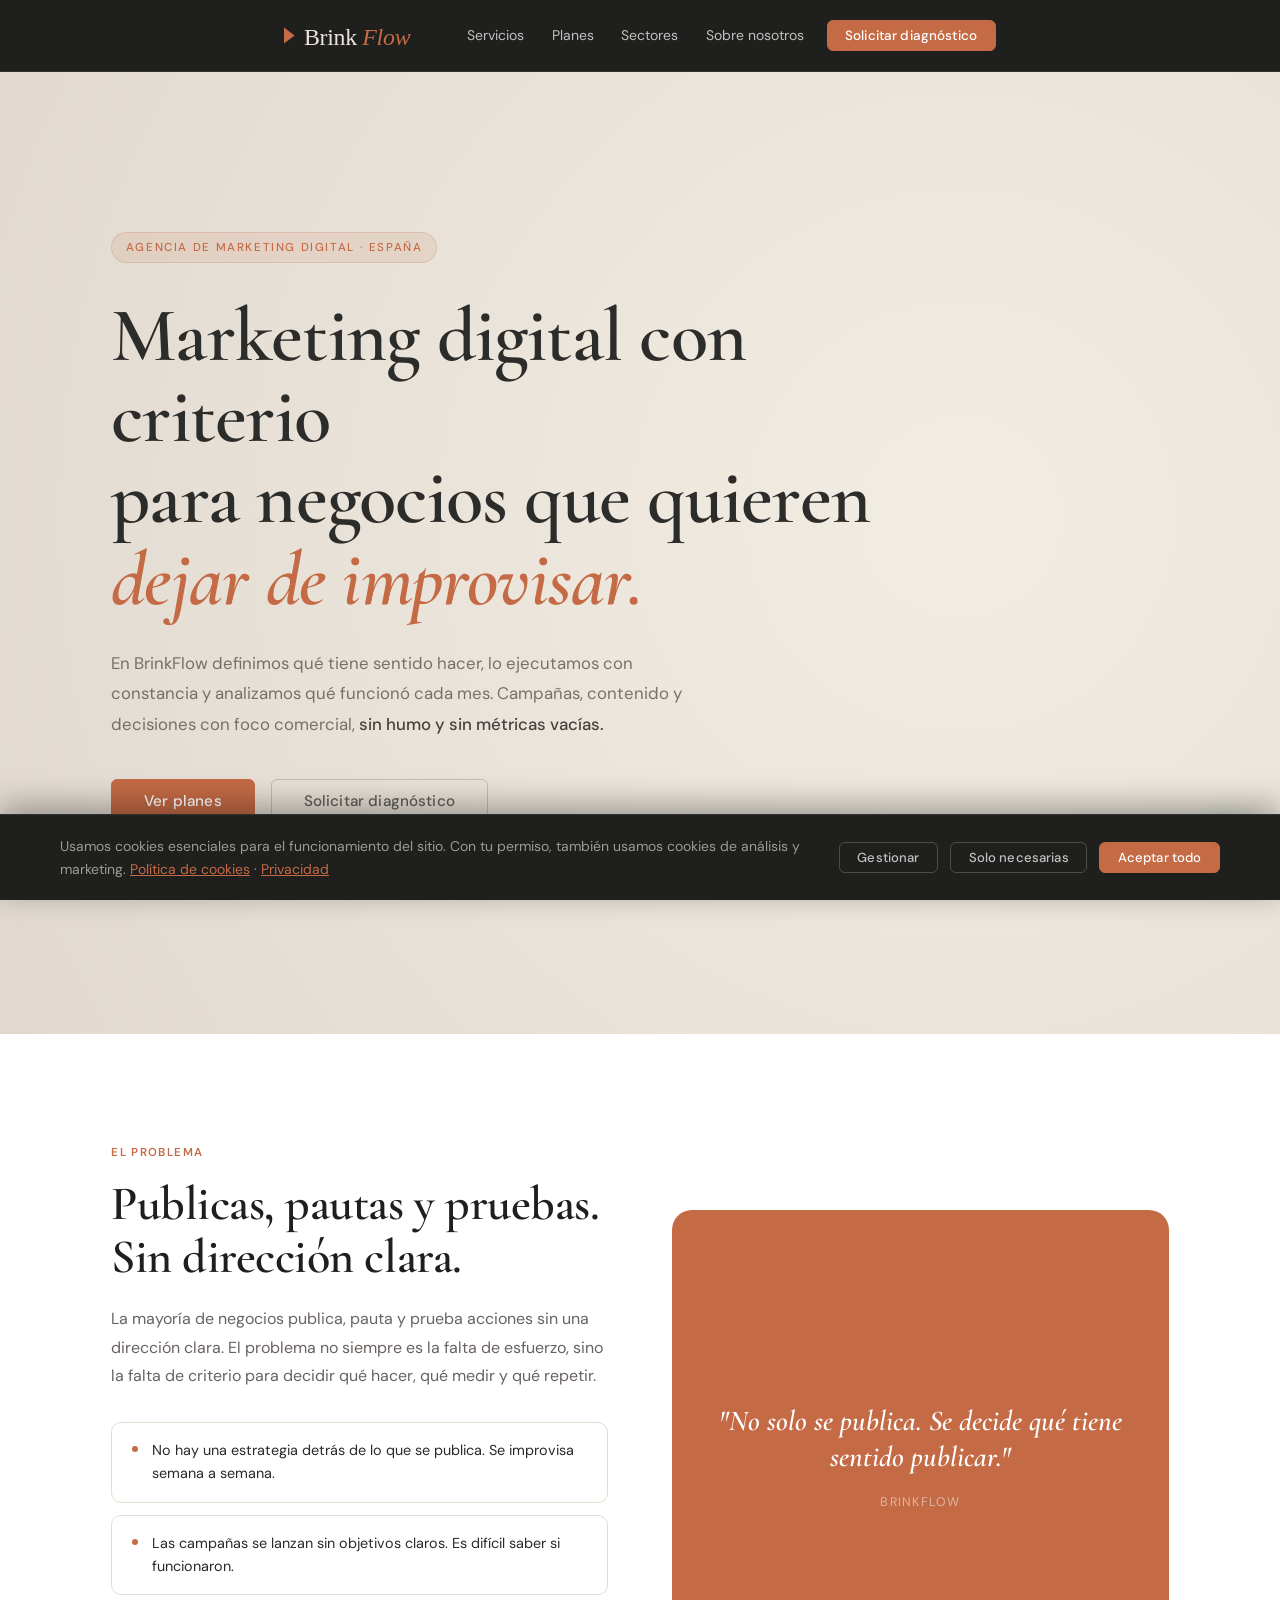
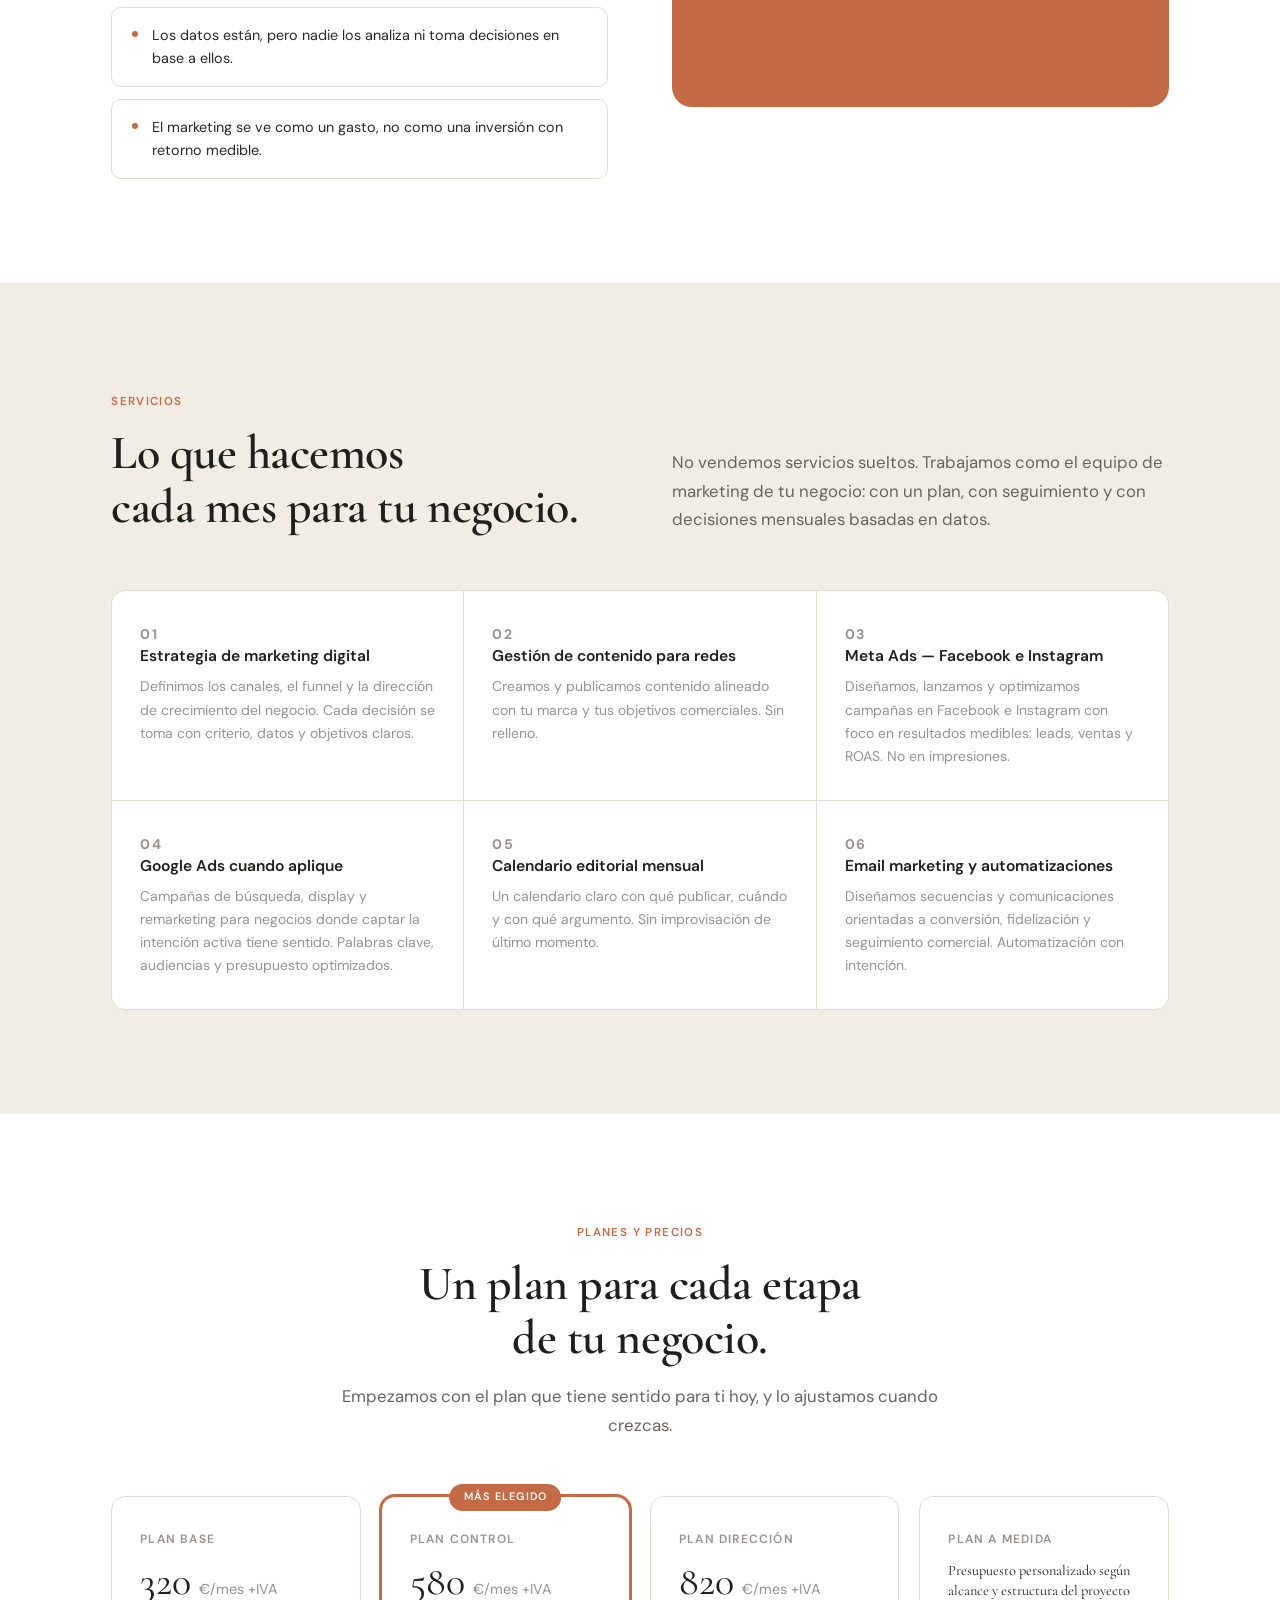
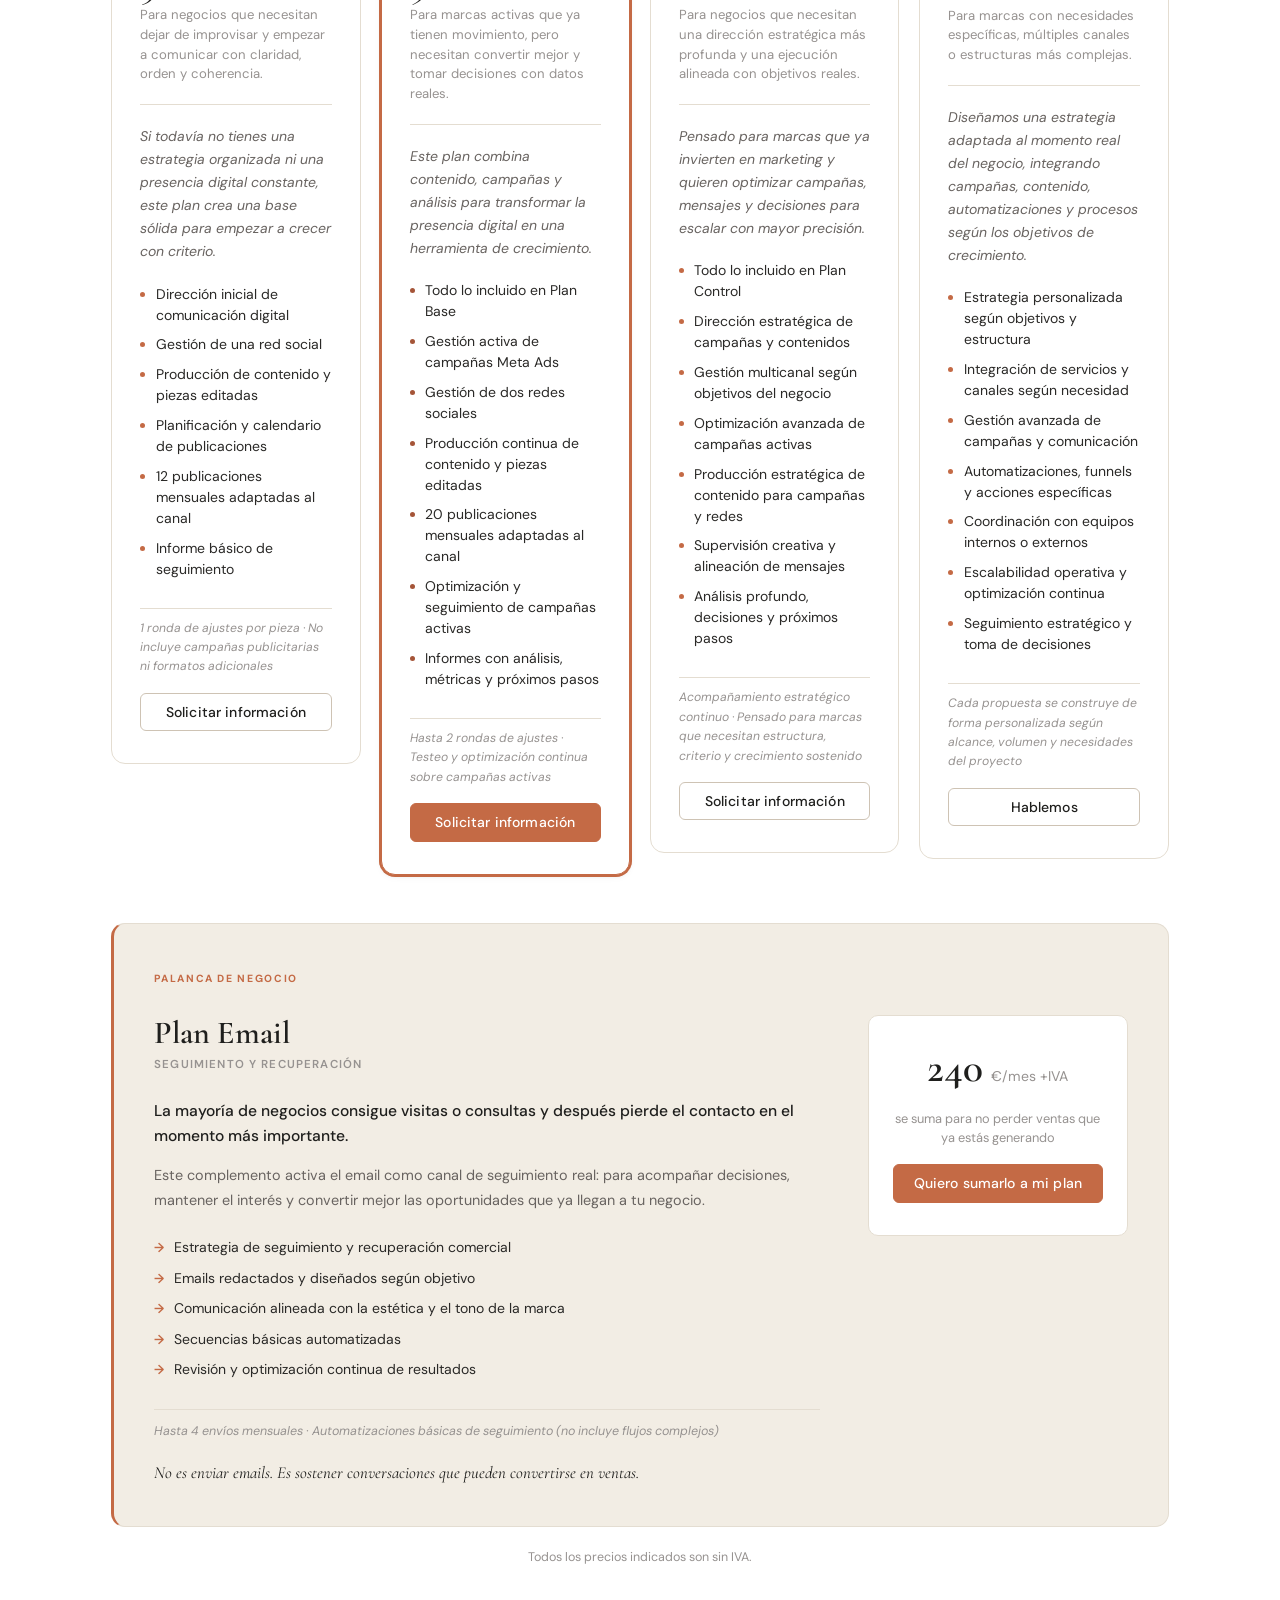
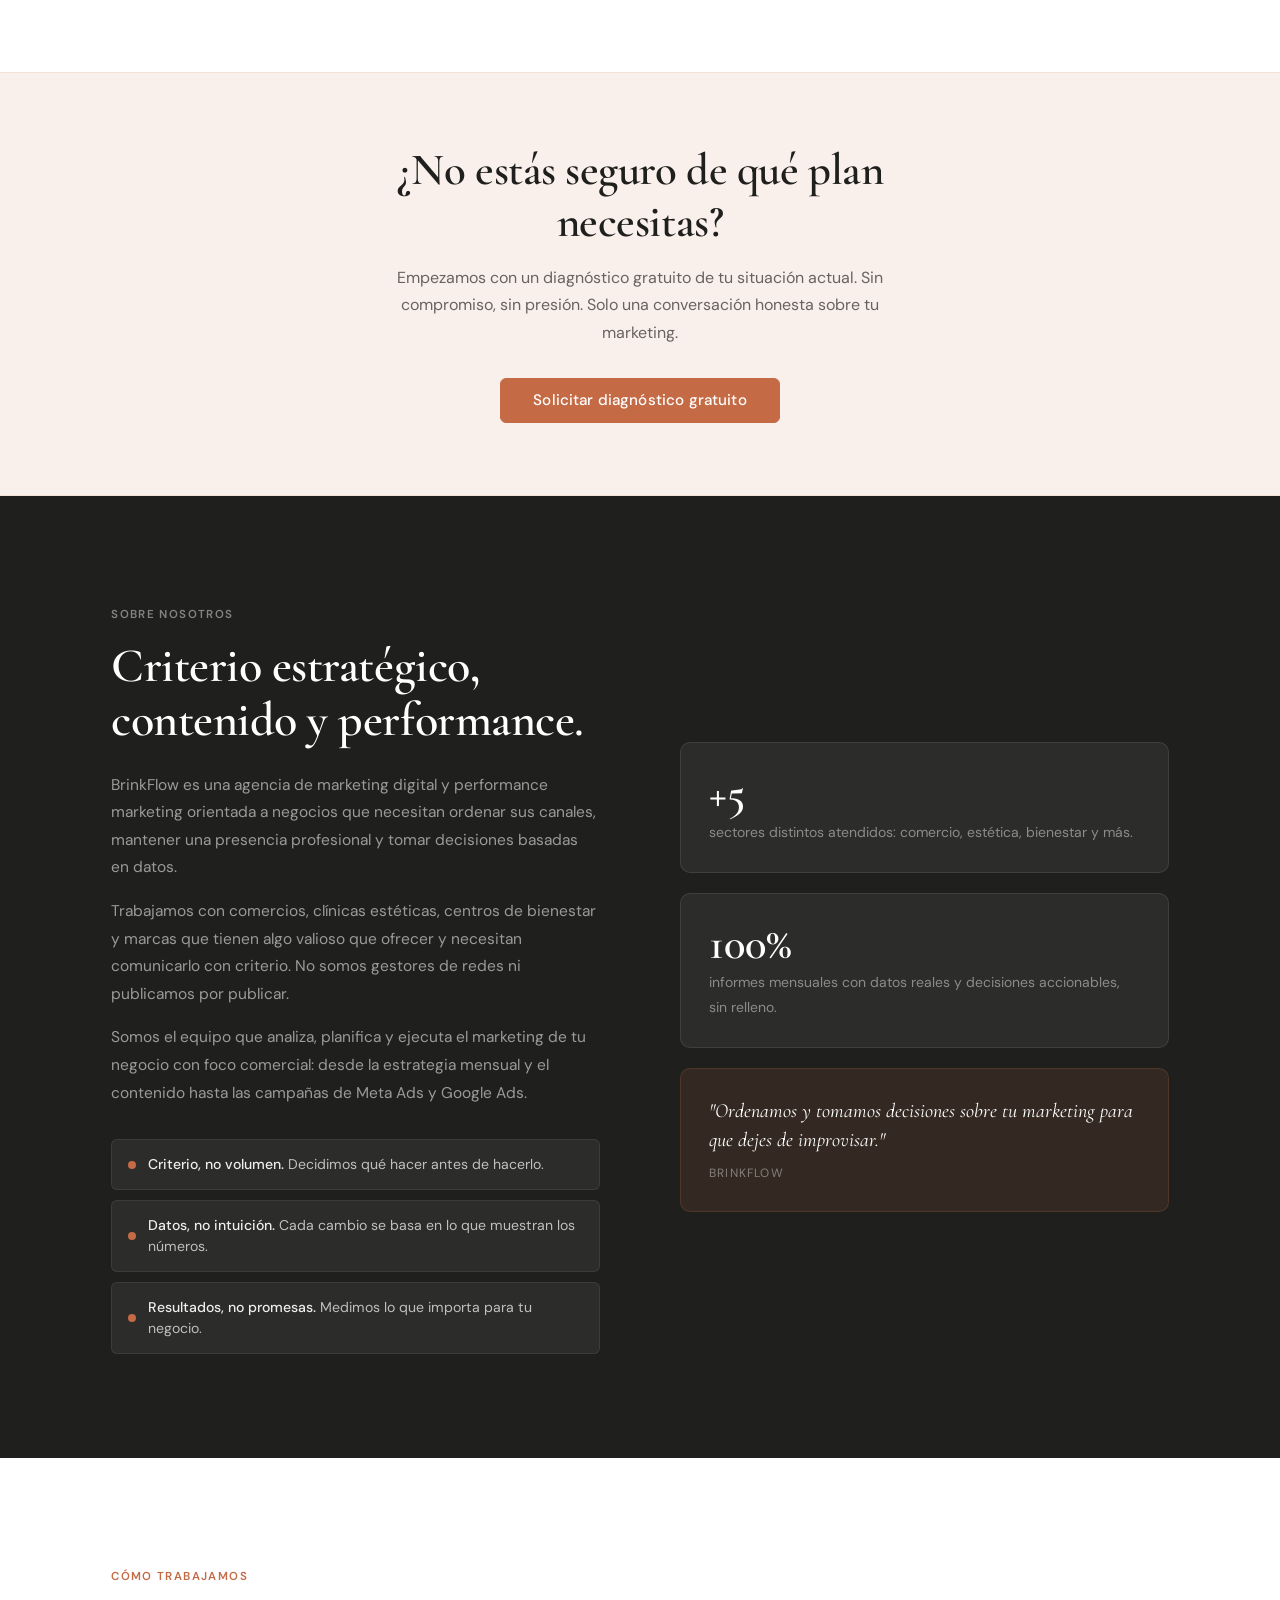
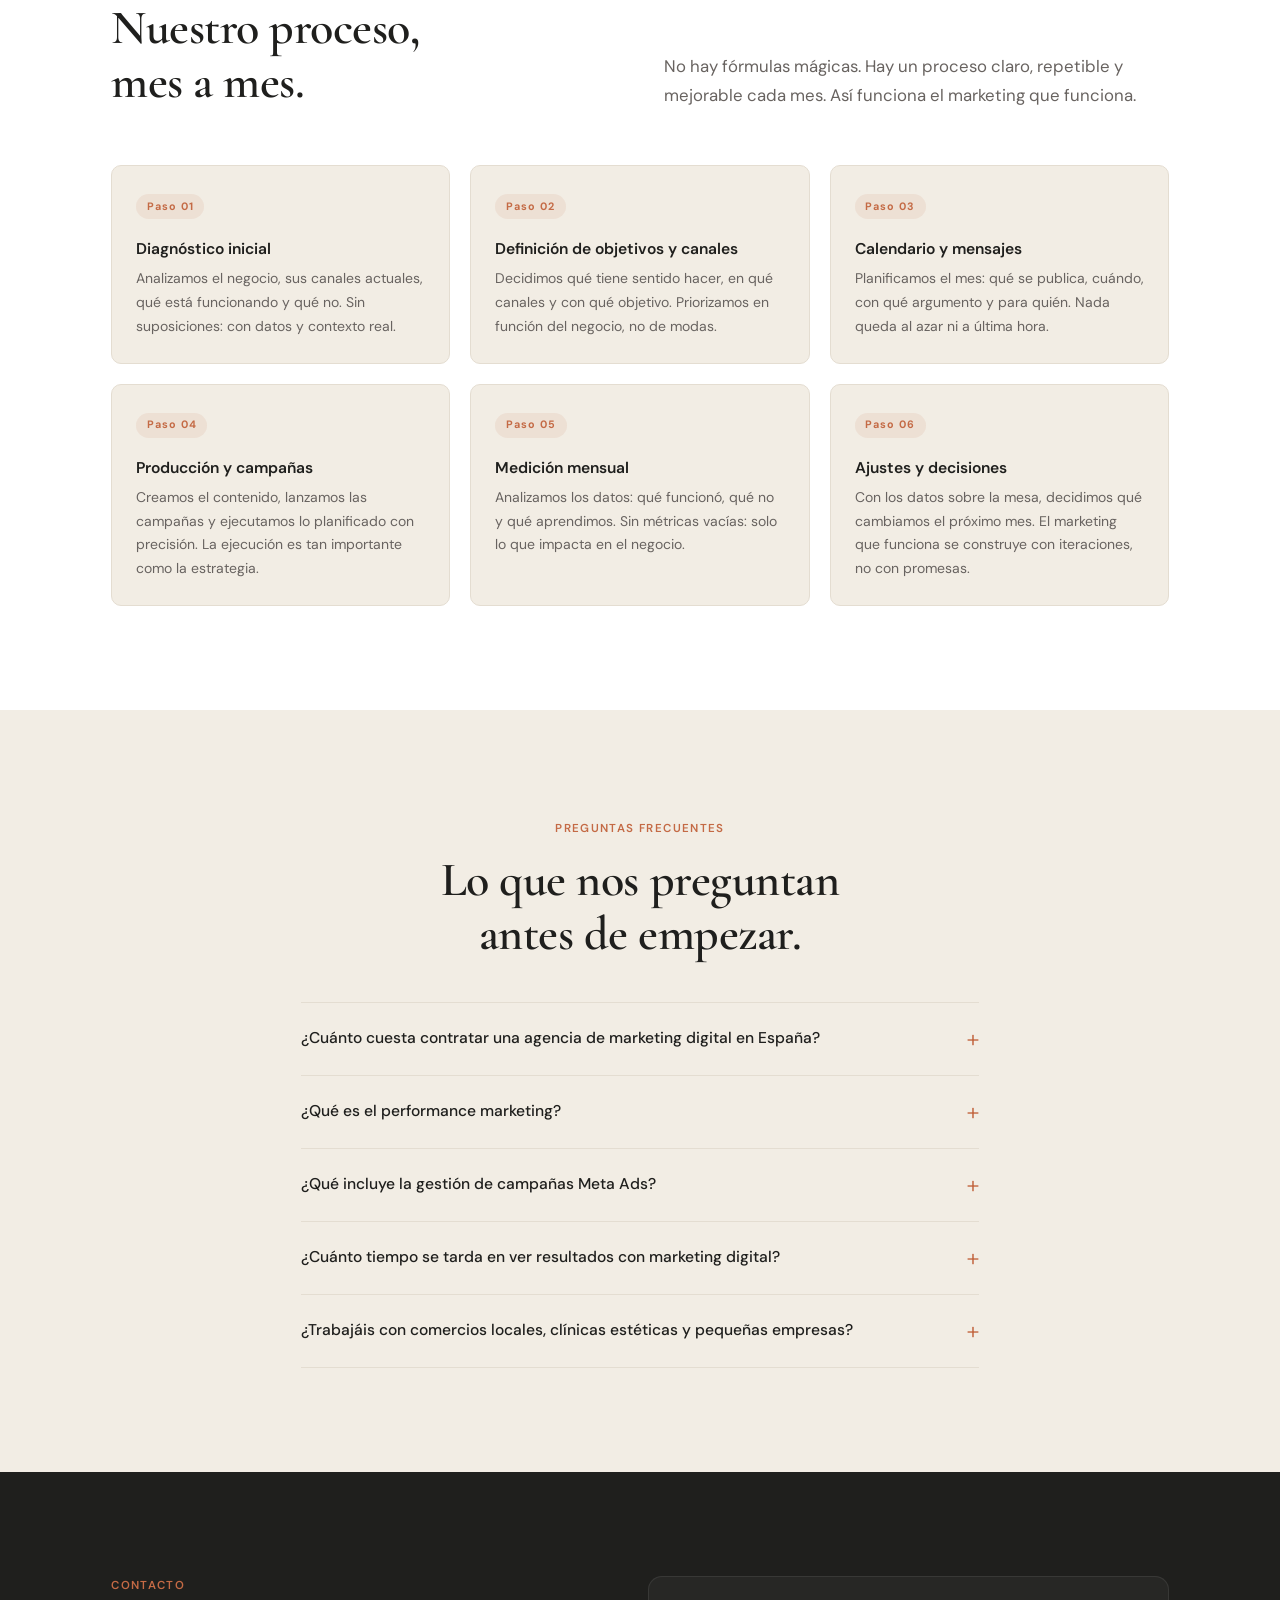
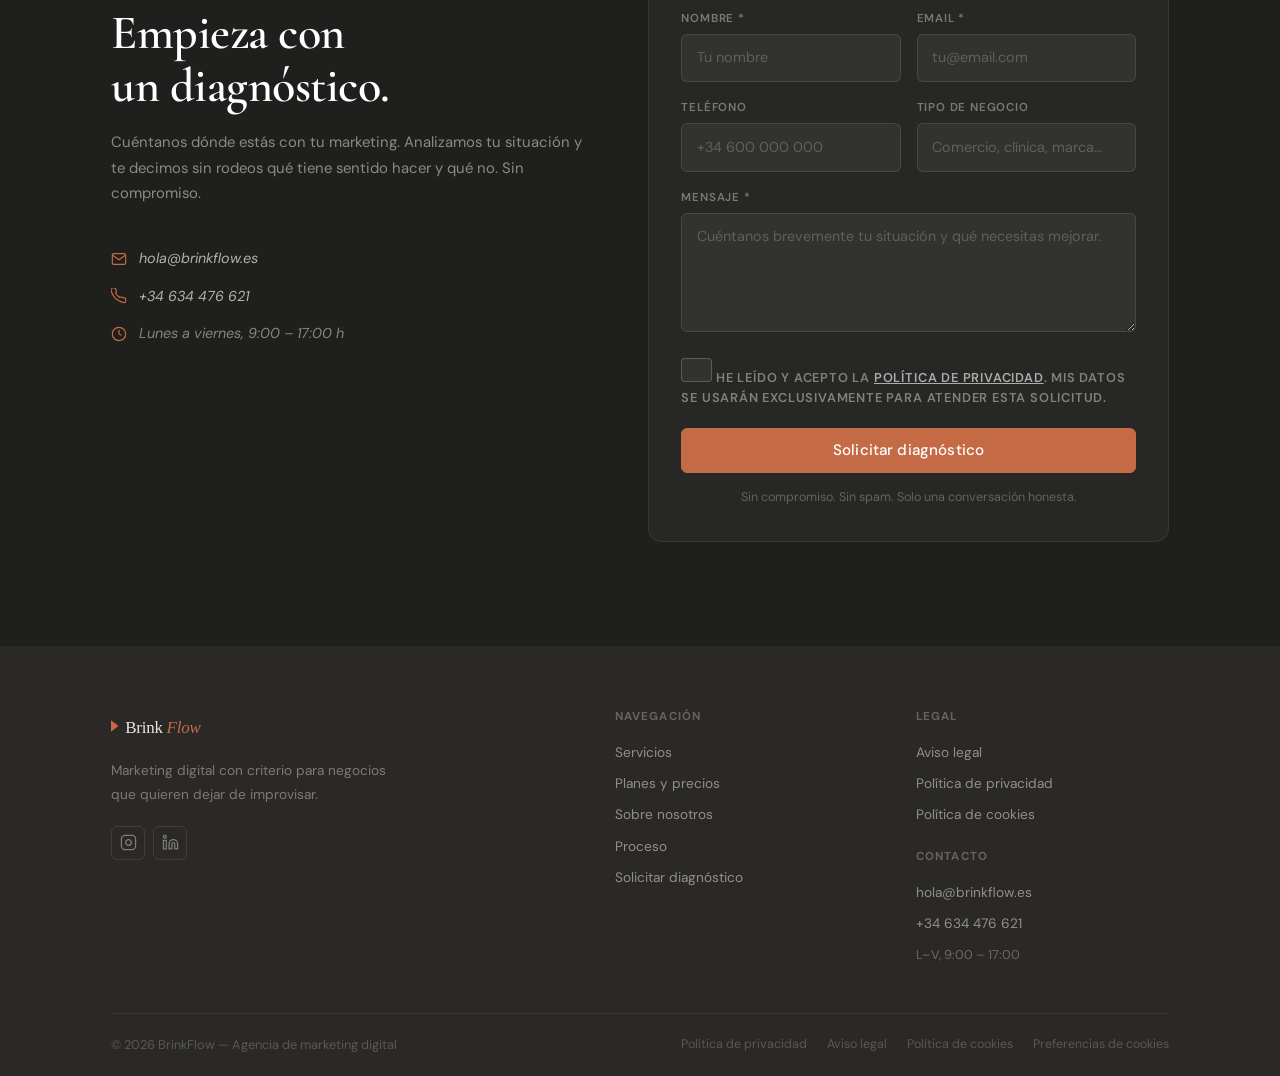
==== index.html @ 6e65f693 "Reducir tamaño del texto de precio en Plan a medida Co-Authored-By: Claude Sonnet 4.6 <noreply@anthr" ====
<!DOCTYPE html>
<html lang="es">
<head>
  <meta charset="UTF-8" />
  <meta name="viewport" content="width=device-width, initial-scale=1.0" />
  <meta name="theme-color" content="#1F1F1D" />

  <!-- SEO primario -->
  <title>BrinkFlow | Agencia de Marketing Digital y Performance Marketing en España</title>
  <meta name="description" content="Agencia de marketing digital y performance marketing en España. Meta Ads, Google Ads y estrategia mensual para comercios, clínicas estéticas y marcas de bienestar. Planes desde 320 €/mes. Criterio, datos y resultados medibles." />
  <meta name="author" content="BrinkFlow" />
  <meta name="robots" content="index, follow, max-snippet:-1, max-image-preview:large, max-video-preview:-1" />
  <meta name="geo.region" content="ES" />
  <meta name="geo.placename" content="España" />
  <link rel="canonical" href="https://brinkflow.es/" />

  <!-- Open Graph -->
  <meta property="og:type"        content="website" />
  <meta property="og:url"         content="https://brinkflow.es/" />
  <meta property="og:title"       content="BrinkFlow | Agencia de Marketing Digital y Performance Marketing en España" />
  <meta property="og:description" content="Ordenamos y tomamos decisiones sobre tu marketing para que dejes de improvisar. Meta Ads, Google Ads, contenido y estrategia mensual para negocios con criterio." />
  <meta property="og:image"        content="https://brinkflow.es/assets/img/og-brinkflow.jpg" />
  <meta property="og:image:width"  content="1200" />
  <meta property="og:image:height" content="630" />
  <meta property="og:image:alt"    content="BrinkFlow — Agencia de marketing digital y performance marketing en España" />
  <meta property="og:site_name"    content="BrinkFlow" />
  <meta property="og:locale"      content="es_ES" />

  <!-- Twitter Card -->
  <meta name="twitter:card"        content="summary_large_image" />
  <meta name="twitter:title"       content="BrinkFlow | Agencia de Marketing Digital en España" />
  <meta name="twitter:description" content="Marketing digital con criterio. Meta Ads, Google Ads y contenido para negocios que quieren dejar de improvisar." />
  <meta name="twitter:image"       content="https://brinkflow.es/assets/img/og-brinkflow.jpg" />

  <!-- Schema.org @graph -->
  <script type="application/ld+json">
  {
    "@context": "https://schema.org",
    "@graph": [
      {
        "@type": "Organization",
        "@id": "https://brinkflow.es/#organization",
        "name": "BrinkFlow",
        "alternateName": "BrinkFlow Agencia de Marketing Digital",
        "url": "https://brinkflow.es",
        "logo": {
          "@type": "ImageObject",
          "@id": "https://brinkflow.es/#logo",
          "url": "https://brinkflow.es/assets/img/logo-brinkflow.svg",
          "width": 140,
          "height": 36,
          "caption": "BrinkFlow"
        },
        "image": {"@id": "https://brinkflow.es/#logo"},
        "email": "hola@brinkflow.es",
        "telephone": "+34634476621",
        "description": "BrinkFlow es una agencia de marketing digital y performance marketing en España. Gestión de Meta Ads, Google Ads, estrategia mensual, contenido para redes sociales y análisis de resultados para comercios, clínicas estéticas y centros de bienestar.",
        "areaServed": {"@type": "Country", "name": "España"},
        "knowsAbout": ["Marketing digital","Performance marketing","Meta Ads","Google Ads","Gestión de redes sociales","Content marketing","Email marketing","Analítica digital","CRO"],
        "contactPoint": {
          "@type": "ContactPoint",
          "email": "hola@brinkflow.es",
          "telephone": "+34634476621",
          "contactType": "customer service",
          "availableLanguage": "Spanish",
          "hoursAvailable": {
            "@type": "OpeningHoursSpecification",
            "dayOfWeek": ["Monday","Tuesday","Wednesday","Thursday","Friday"],
            "opens": "09:00",
            "closes": "17:00"
          }
        }
      },
      {
        "@type": "WebSite",
        "@id": "https://brinkflow.es/#website",
        "url": "https://brinkflow.es",
        "name": "BrinkFlow",
        "description": "Agencia de marketing digital y performance marketing en España",
        "publisher": {"@id": "https://brinkflow.es/#organization"},
        "inLanguage": "es-ES"
      },
      {
        "@type": "ProfessionalService",
        "@id": "https://brinkflow.es/#business",
        "name": "BrinkFlow — Agencia de Marketing Digital",
        "url": "https://brinkflow.es",
        "telephone": "+34634476621",
        "email": "hola@brinkflow.es",
        "description": "Agencia de marketing digital y performance marketing en España. Meta Ads, Google Ads, estrategia mensual, contenido para redes sociales y análisis de resultados para negocios que quieren crecer con criterio.",
        "priceRange": "320 € – 950 €/mes +IVA",
        "currenciesAccepted": "EUR",
        "openingHours": "Mo-Fr 09:00-17:00",
        "areaServed": {"@type": "Country", "name": "España"},
        "hasOfferCatalog": {
          "@type": "OfferCatalog",
          "name": "Planes de marketing digital",
          "itemListElement": [
            {
              "@type": "Offer",
              "itemOffered": {
                "@type": "Service",
                "name": "Plan Base — Marketing digital mensual",
                "description": "Estrategia mensual, calendario editorial, gestión de 1 red social y 12 publicaciones al mes. Para negocios que quieren presencia constante y profesional."
              },
              "price": "320",
              "priceCurrency": "EUR",
              "availability": "https://schema.org/InStock"
            },
            {
              "@type": "Offer",
              "itemOffered": {
                "@type": "Service",
                "name": "Plan Control — Marketing digital con Meta Ads",
                "description": "Gestión de 2 redes sociales, campañas Meta Ads activas, 20 publicaciones al mes e informe completo con decisiones basadas en datos."
              },
              "price": "580",
              "priceCurrency": "EUR",
              "availability": "https://schema.org/InStock"
            },
            {
              "@type": "Offer",
              "itemOffered": {
                "@type": "Service",
                "name": "Plan Dirección — Performance marketing multicanal",
                "description": "Meta Ads completo + Google Ads, gestión multicanal, producción de contenido estratégico y dirección creativa mensual para marcas que quieren escalar con datos."
              },
              "price": "820",
              "priceCurrency": "EUR",
              "availability": "https://schema.org/InStock"
            }
          ]
        }
      },
      {
        "@type": "FAQPage",
        "@id": "https://brinkflow.es/#faq",
        "mainEntity": [
          {
            "@type": "Question",
            "name": "¿Cuánto cuesta contratar una agencia de marketing digital en España?",
            "acceptedAnswer": {
              "@type": "Answer",
              "text": "En BrinkFlow los planes comienzan desde 320 €/mes (Plan Base) hasta 820 €/mes (Plan Dirección), más un Plan a medida desde 950 €/mes. Todos los precios son sin IVA e incluyen estrategia mensual, gestión de contenido, campañas de pago e informes de resultados."
            }
          },
          {
            "@type": "Question",
            "name": "¿Qué es el performance marketing y en qué se diferencia del marketing tradicional?",
            "acceptedAnswer": {
              "@type": "Answer",
              "text": "El performance marketing es una disciplina del marketing digital donde cada acción se orienta a resultados medibles: leads generados, ventas, ROAS o coste por adquisición (CPA). A diferencia del marketing tradicional, cada euro invertido tiene un impacto trazable y optimizable en tiempo real."
            }
          },
          {
            "@type": "Question",
            "name": "¿Qué incluye la gestión de Meta Ads (Facebook e Instagram)?",
            "acceptedAnswer": {
              "@type": "Answer",
              "text": "La gestión de Meta Ads en BrinkFlow incluye: definición de objetivos de campaña, segmentación de audiencias, creación de creatividades, lanzamiento y optimización continua, seguimiento de conversiones y análisis mensual con decisiones accionables. No se lanza ninguna campaña sin estrategia previa."
            }
          },
          {
            "@type": "Question",
            "name": "¿Cuánto tiempo se tarda en ver resultados con marketing digital?",
            "acceptedAnswer": {
              "@type": "Answer",
              "text": "En campañas de pago (Meta Ads o Google Ads) los primeros datos relevantes aparecen entre 2 y 4 semanas. Para contenido orgánico, el impacto en imagen y engagement se percibe a partir del primer mes. BrinkFlow trabaja con informes mensuales para analizar qué funciona y ajustar la estrategia con datos reales."
            }
          },
          {
            "@type": "Question",
            "name": "¿Trabajáis con comercios locales, clínicas estéticas y pequeñas empresas?",
            "acceptedAnswer": {
              "@type": "Answer",
              "text": "Sí. BrinkFlow trabaja principalmente con comercios, clínicas estéticas, centros de bienestar y marcas en España. Adaptamos la estrategia y el presupuesto al tamaño y objetivos de cada negocio, desde negocios que empiezan hasta marcas que quieren escalar con datos."
            }
          }
        ]
      }
    ]
  }
  </script>

  <!-- Fuentes -->
  <link rel="preconnect" href="https://fonts.googleapis.com" />
  <link rel="preconnect" href="https://fonts.gstatic.com" crossorigin />
  <link href="https://fonts.googleapis.com/css2?family=Cormorant+Garamond:ital,wght@0,400;0,500;0,600;0,700;1,400;1,600&family=DM+Sans:ital,wght@0,300;0,400;0,500;0,600;1,400&display=swap" rel="stylesheet" />

  <!-- DNS prefetch para servicios externos -->
  <link rel="dns-prefetch" href="https://api.web3forms.com" />
  <link rel="dns-prefetch" href="https://connect.facebook.net" />
  <link rel="dns-prefetch" href="https://www.googletagmanager.com" />

  <!-- Estilos -->
  <link rel="stylesheet" href="assets/css/styles.css" />

  <!-- Favicons -->
  <link rel="icon" type="image/svg+xml" href="assets/img/favicon.svg" />
  <link rel="manifest" href="site.webmanifest" />

  <!-- Consent Mode v2: defaults ANTES de cualquier tracker -->
  <script>
    window.dataLayer = window.dataLayer || [];
    function gtag(){dataLayer.push(arguments);}
    gtag('consent','default',{
      ad_storage:'denied',analytics_storage:'denied',
      ad_user_data:'denied',ad_personalization:'denied',
      functionality_storage:'granted',security_storage:'granted',
      wait_for_update:500
    });
    (function(){
      try {
        var c = JSON.parse(localStorage.getItem('bf_consent') || 'null');
        if (c && c.v === '1') {
          gtag('consent','update',{
            ad_storage:         c.marketing ? 'granted' : 'denied',
            analytics_storage:  c.analytics ? 'granted' : 'denied',
            ad_user_data:       c.marketing ? 'granted' : 'denied',
            ad_personalization: c.marketing ? 'granted' : 'denied'
          });
        }
      } catch(e){}
    })();
  </script>
</head>
<body>

  <a class="skip-link" href="#inicio">Saltar al contenido principal</a>

  <!-- ═══════════════════════════════════════════
       HEADER / NAVEGACIÓN
  ════════════════════════════════════════════ -->
  <header id="header" class="header">
    <div class="container">
      <nav class="nav" role="navigation" aria-label="Navegación principal">

        <a href="#inicio" class="nav__logo" aria-label="BrinkFlow — inicio">
          <img src="assets/img/logo-brinkflow.svg" alt="BrinkFlow — Agencia de marketing digital" class="nav__logo-img" width="140" height="36" />
        </a>

        <ul class="nav__links" role="list">
          <li><a href="#servicios"  class="nav__link">Servicios</a></li>
          <li><a href="#planes"     class="nav__link">Planes</a></li>
          <li><a href="/sectores/"  class="nav__link">Sectores</a></li>
          <li><a href="#nosotros"   class="nav__link">Sobre nosotros</a></li>
          <li><a href="#contacto"   class="btn btn--nav" data-track="cta_nav_contacto">Solicitar diagnóstico</a></li>
        </ul>

        <button class="nav__toggle" id="navToggle"
          aria-label="Abrir menú" aria-expanded="false" aria-controls="mobileMenu">
          <span></span><span></span><span></span>
        </button>

      </nav>
    </div>

    <div class="mobile-menu" id="mobileMenu" aria-hidden="true">
      <div class="mobile-menu__inner">
        <ul role="list">
          <li><a href="#servicios">Servicios</a></li>
          <li><a href="#planes">Planes</a></li>
          <li><a href="/sectores/">Sectores</a></li>
          <li><a href="#nosotros">Sobre nosotros</a></li>
          <li><a href="#proceso">Proceso</a></li>
          <li><a href="#contacto">Solicitar diagnóstico</a></li>
        </ul>
      </div>
    </div>
  </header>


  <main>

    <!-- ═══════════════════════════════════════════
         HERO
    ════════════════════════════════════════════ -->
    <section id="inicio" class="hero" aria-labelledby="hero-title">
      <div class="container">
        <div class="hero__inner">

          <span class="hero__eyebrow">Agencia de marketing digital · España</span>

          <h1 id="hero-title" class="hero__title">
            Marketing digital con criterio<br>
            para negocios que quieren<br>
            <em class="hero__accent">dejar de improvisar.</em>
          </h1>

          <p class="hero__lead">
            En BrinkFlow definimos qué tiene sentido hacer, lo ejecutamos con constancia
            y analizamos qué funcionó cada mes. Campañas, contenido y decisiones
            con foco comercial, <strong>sin humo y sin métricas vacías.</strong>
          </p>

          <div class="hero__cta-group">
            <a href="#planes"   class="btn btn--primary btn--lg" data-track="cta_ver_planes">Ver planes</a>
            <a href="#contacto" class="btn btn--outline  btn--lg" data-track="cta_diagnostico">Solicitar diagnóstico</a>
          </div>

          <p class="hero__trust">
            <svg width="14" height="14" viewBox="0 0 24 24" fill="none" stroke="currentColor" stroke-width="2" aria-hidden="true"><path d="M12 22s8-4 8-10V5l-8-3-8 3v7c0 6 8 10 8 10z"/></svg>
            Criterio, no volumen. Cada decisión tiene un porqué.
          </p>

        </div>
      </div>
    </section>


    <!-- ═══════════════════════════════════════════
         BLOQUE DE PROBLEMA
    ════════════════════════════════════════════ -->
    <section class="section bg-white" aria-labelledby="problema-title">
      <div class="container">
        <div class="problem-layout">
          <div class="problem-left">

            <span class="section__eyebrow">El problema</span>
            <h2 id="problema-title" class="section__title" data-animate>
              Publicas, pautas y pruebas.<br>Sin dirección clara.
            </h2>
            <p data-animate>
              La mayoría de negocios publica, pauta y prueba acciones sin una dirección
              clara. El problema no siempre es la falta de esfuerzo, sino la falta de
              criterio para decidir qué hacer, qué medir y qué repetir.
            </p>

            <div class="problem-list">
              <div class="problem-item" data-animate>
                <span class="problem-item__dot"></span>
                <p>No hay una estrategia detrás de lo que se publica. Se improvisa semana a semana.</p>
              </div>
              <div class="problem-item" data-animate>
                <span class="problem-item__dot"></span>
                <p>Las campañas se lanzan sin objetivos claros. Es difícil saber si funcionaron.</p>
              </div>
              <div class="problem-item" data-animate>
                <span class="problem-item__dot"></span>
                <p>Los datos están, pero nadie los analiza ni toma decisiones en base a ellos.</p>
              </div>
              <div class="problem-item" data-animate>
                <span class="problem-item__dot"></span>
                <p>El marketing se ve como un gasto, no como una inversión con retorno medible.</p>
              </div>
            </div>

          </div>

          <div class="problem-visual" aria-hidden="true">
            <p class="problem-visual__quote">
              "No solo se publica. Se decide qué tiene sentido publicar."
            </p>
            <p class="problem-visual__attr">BrinkFlow</p>
          </div>

        </div>
      </div>
    </section>


    <!-- ═══════════════════════════════════════════
         SERVICIOS
    ════════════════════════════════════════════ -->
    <section id="servicios" class="section bg-beige" aria-labelledby="servicios-title">
      <div class="container">

        <div class="services-intro" data-animate>
          <div class="services-intro__left">
            <span class="section__eyebrow">Servicios</span>
            <h2 id="servicios-title" class="section__title">
              Lo que hacemos<br>cada mes para tu negocio.
            </h2>
          </div>
          <div class="services-intro__right">
            <p class="section__lead" style="margin:0; text-align:left;">
              No vendemos servicios sueltos. Trabajamos como el equipo de marketing de tu negocio: con un plan, con seguimiento y con decisiones mensuales basadas en datos.
            </p>
          </div>
        </div>

        <div class="services-grid">
          <div class="service-item" data-animate>
            <p class="service-item__num">01</p>
            <h3 class="service-item__title">Estrategia de marketing digital</h3>
            <p>Definimos los canales, el funnel y la dirección de crecimiento del negocio. Cada decisión se toma con criterio, datos y objetivos claros.</p>
          </div>
          <div class="service-item" data-animate>
            <p class="service-item__num">02</p>
            <h3 class="service-item__title">Gestión de contenido para redes</h3>
            <p>Creamos y publicamos contenido alineado con tu marca y tus objetivos comerciales. Sin relleno.</p>
          </div>
          <div class="service-item" data-animate>
            <p class="service-item__num">03</p>
            <h3 class="service-item__title">Meta Ads — Facebook e Instagram</h3>
            <p>Diseñamos, lanzamos y optimizamos campañas en Facebook e Instagram con foco en resultados medibles: leads, ventas y ROAS. No en impresiones.</p>
          </div>
          <div class="service-item" data-animate>
            <p class="service-item__num">04</p>
            <h3 class="service-item__title">Google Ads cuando aplique</h3>
            <p>Campañas de búsqueda, display y remarketing para negocios donde captar la intención activa tiene sentido. Palabras clave, audiencias y presupuesto optimizados.</p>
          </div>
          <div class="service-item" data-animate>
            <p class="service-item__num">05</p>
            <h3 class="service-item__title">Calendario editorial mensual</h3>
            <p>Un calendario claro con qué publicar, cuándo y con qué argumento. Sin improvisación de último momento.</p>
          </div>
          <div class="service-item" data-animate>
            <p class="service-item__num">06</p>
            <h3 class="service-item__title">Email marketing y automatizaciones</h3>
            <p>Diseñamos secuencias y comunicaciones orientadas a conversión, fidelización y seguimiento comercial. Automatización con intención.</p>
          </div>
        </div>

      </div>
    </section>


    <!-- ═══════════════════════════════════════════
         PLANES
    ════════════════════════════════════════════ -->
    <section id="planes" class="section bg-white" aria-labelledby="planes-title">
      <div class="container">

        <div class="section__header text-center" data-animate>
          <span class="section__eyebrow">Planes y precios</span>
          <h2 id="planes-title" class="section__title">
            Un plan para cada etapa<br>de tu negocio.
          </h2>
          <p class="section__lead">
            Empezamos con el plan que tiene sentido para ti hoy, y lo ajustamos cuando crezcas.
          </p>
        </div>

        <div class="plans-grid">

          <!-- Plan Base -->
          <div class="plan-card" data-animate>
            <p class="plan-card__name">Plan Base</p>
            <p class="plan-card__price">320&thinsp;<span>€/mes +IVA</span></p>
            <p class="plan-card__tagline">Para negocios que necesitan dejar de improvisar y empezar a comunicar con claridad, orden y coherencia.</p>
            <p class="plan-card__context">Si todavía no tienes una estrategia organizada ni una presencia digital constante, este plan crea una base sólida para empezar a crecer con criterio.</p>
            <ul class="plan-card__list">
              <li>Dirección inicial de comunicación digital</li>
              <li>Gestión de una red social</li>
              <li>Producción de contenido y piezas editadas</li>
              <li>Planificación y calendario de publicaciones</li>
              <li>12 publicaciones mensuales adaptadas al canal</li>
              <li>Informe básico de seguimiento</li>
            </ul>
            <p class="plan-card__alcance">1 ronda de ajustes por pieza · No incluye campañas publicitarias ni formatos adicionales</p>
            <a href="#contacto" class="btn btn--outline btn--full" data-track="cta_plan_base">Solicitar información</a>
          </div>

          <!-- Plan Control -->
          <div class="plan-card plan-card--featured" data-animate>
            <span class="plan-card__badge">Más elegido</span>
            <p class="plan-card__name">Plan Control</p>
            <p class="plan-card__price">580&thinsp;<span>€/mes +IVA</span></p>
            <p class="plan-card__tagline">Para marcas activas que ya tienen movimiento, pero necesitan convertir mejor y tomar decisiones con datos reales.</p>
            <p class="plan-card__context">Este plan combina contenido, campañas y análisis para transformar la presencia digital en una herramienta de crecimiento.</p>
            <ul class="plan-card__list">
              <li>Todo lo incluido en Plan Base</li>
              <li>Gestión activa de campañas Meta Ads</li>
              <li>Gestión de dos redes sociales</li>
              <li>Producción continua de contenido y piezas editadas</li>
              <li>20 publicaciones mensuales adaptadas al canal</li>
              <li>Optimización y seguimiento de campañas activas</li>
              <li>Informes con análisis, métricas y próximos pasos</li>
            </ul>
            <p class="plan-card__alcance">Hasta 2 rondas de ajustes · Testeo y optimización continua sobre campañas activas</p>
            <a href="#contacto" class="btn btn--primary btn--full" data-track="cta_plan_control">Solicitar información</a>
          </div>

          <!-- Plan Dirección -->
          <div class="plan-card" data-animate>
            <p class="plan-card__name">Plan Dirección</p>
            <p class="plan-card__price">820&thinsp;<span>€/mes +IVA</span></p>
            <p class="plan-card__tagline">Para negocios que necesitan una dirección estratégica más profunda y una ejecución alineada con objetivos reales.</p>
            <p class="plan-card__context">Pensado para marcas que ya invierten en marketing y quieren optimizar campañas, mensajes y decisiones para escalar con mayor precisión.</p>
            <ul class="plan-card__list">
              <li>Todo lo incluido en Plan Control</li>
              <li>Dirección estratégica de campañas y contenidos</li>
              <li>Gestión multicanal según objetivos del negocio</li>
              <li>Optimización avanzada de campañas activas</li>
              <li>Producción estratégica de contenido para campañas y redes</li>
              <li>Supervisión creativa y alineación de mensajes</li>
              <li>Análisis profundo, decisiones y próximos pasos</li>
            </ul>
            <p class="plan-card__alcance">Acompañamiento estratégico continuo · Pensado para marcas que necesitan estructura, criterio y crecimiento sostenido</p>
            <a href="#contacto" class="btn btn--outline btn--full" data-track="cta_plan_direccion">Solicitar información</a>
          </div>

          <!-- Plan a medida -->
          <div class="plan-card" data-animate>
            <p class="plan-card__name">Plan a medida</p>
            <p class="plan-card__price" style="font-size:0.9rem; font-weight:400; line-height:1.4;">Presupuesto personalizado según alcance y estructura del proyecto</p>
            <p class="plan-card__tagline">Para marcas con necesidades específicas, múltiples canales o estructuras más complejas.</p>
            <p class="plan-card__context">Diseñamos una estrategia adaptada al momento real del negocio, integrando campañas, contenido, automatizaciones y procesos según los objetivos de crecimiento.</p>
            <ul class="plan-card__list">
              <li>Estrategia personalizada según objetivos y estructura</li>
              <li>Integración de servicios y canales según necesidad</li>
              <li>Gestión avanzada de campañas y comunicación</li>
              <li>Automatizaciones, funnels y acciones específicas</li>
              <li>Coordinación con equipos internos o externos</li>
              <li>Escalabilidad operativa y optimización continua</li>
              <li>Seguimiento estratégico y toma de decisiones</li>
            </ul>
            <p class="plan-card__alcance">Cada propuesta se construye de forma personalizada según alcance, volumen y necesidades del proyecto</p>
            <a href="#contacto" class="btn btn--outline btn--full" data-track="cta_plan_medida">Hablemos</a>
          </div>

        </div>

        <!-- Plan Email — Complemento -->
        <div class="email-plan" data-animate>
          <span class="email-plan__eyebrow">Palanca de negocio</span>
          <div class="email-plan__inner">

            <div class="email-plan__left">
              <h3 class="email-plan__name">Plan Email</h3>
              <p class="email-plan__descriptor">Seguimiento y recuperación</p>

              <p class="email-plan__problem">
                La mayoría de negocios consigue visitas o consultas y después pierde el contacto en el momento más importante.
              </p>
              <p class="email-plan__context">
                Este complemento activa el email como canal de seguimiento real: para acompañar decisiones, mantener el interés y convertir mejor las oportunidades que ya llegan a tu negocio.
              </p>

              <ul class="email-plan__list">
                <li>Estrategia de seguimiento y recuperación comercial</li>
                <li>Emails redactados y diseñados según objetivo</li>
                <li>Comunicación alineada con la estética y el tono de la marca</li>
                <li>Secuencias básicas automatizadas</li>
                <li>Revisión y optimización continua de resultados</li>
              </ul>

              <p class="email-plan__alcance">Hasta 4 envíos mensuales · Automatizaciones básicas de seguimiento (no incluye flujos complejos)</p>
              <p class="email-plan__close">No es enviar emails. Es sostener conversaciones que pueden convertirse en ventas.</p>
            </div>

            <div class="email-plan__right">
              <p class="email-plan__price">240&thinsp;<span>€/mes +IVA</span></p>
              <p class="email-plan__tagline">se suma para no perder ventas que ya estás generando</p>
              <a href="#contacto" class="btn btn--primary btn--full" data-track="cta_plan_email">Quiero sumarlo a mi plan</a>
            </div>

          </div>
        </div>

        <p class="plans-note">Todos los precios indicados son sin IVA.</p>

      </div>
    </section>


    <!-- ═══════════════════════════════════════════
         CTA BAND
    ════════════════════════════════════════════ -->
    <section class="cta-band" aria-label="Llamada a la acción">
      <div class="container">
        <h2 class="cta-band__title" data-animate>
          ¿No estás seguro de qué plan necesitas?
        </h2>
        <p class="cta-band__lead" data-animate>
          Empezamos con un diagnóstico gratuito de tu situación actual. Sin compromiso, sin presión. Solo una conversación honesta sobre tu marketing.
        </p>
        <div class="cta-band__actions" data-animate>
          <a href="#contacto" class="btn btn--primary btn--lg" data-track="cta_diagnostico">Solicitar diagnóstico gratuito</a>
        </div>
      </div>
    </section>


    <!-- ═══════════════════════════════════════════
         SOBRE NOSOTROS
    ════════════════════════════════════════════ -->
    <section id="nosotros" class="section bg-sage" aria-labelledby="nosotros-title">
      <div class="container">
        <div class="about-layout">

          <div class="about-left">
            <span class="about-eyebrow">Sobre nosotros</span>
            <h2 id="nosotros-title" class="section__title" data-animate>
              Criterio estratégico,<br>contenido y performance.
            </h2>
            <p data-animate>
              BrinkFlow es una agencia de marketing digital y performance marketing orientada a negocios que necesitan ordenar sus canales, mantener una presencia profesional y tomar decisiones basadas en datos.
            </p>
            <p data-animate>
              Trabajamos con comercios, clínicas estéticas, centros de bienestar y marcas que tienen algo valioso que ofrecer y necesitan comunicarlo con criterio. No somos gestores de redes ni publicamos por publicar.
            </p>
            <p data-animate>
              Somos el equipo que analiza, planifica y ejecuta el marketing de tu negocio con foco comercial: desde la estrategia mensual y el contenido hasta las campañas de Meta Ads y Google Ads.
            </p>

            <div class="about-pillars">
              <div class="about-pillar" data-animate>
                <span class="about-pillar__dot"></span>
                <p><strong>Criterio, no volumen.</strong> Decidimos qué hacer antes de hacerlo.</p>
              </div>
              <div class="about-pillar" data-animate>
                <span class="about-pillar__dot"></span>
                <p><strong>Datos, no intuición.</strong> Cada cambio se basa en lo que muestran los números.</p>
              </div>
              <div class="about-pillar" data-animate>
                <span class="about-pillar__dot"></span>
                <p><strong>Resultados, no promesas.</strong> Medimos lo que importa para tu negocio.</p>
              </div>
            </div>
          </div>

          <div class="about-right">
            <div class="about-stat" data-animate>
              <p class="about-stat__value">+5</p>
              <p class="about-stat__label">sectores distintos atendidos: comercio, estética, bienestar y más.</p>
            </div>
            <div class="about-stat" data-animate>
              <p class="about-stat__value">100%</p>
              <p class="about-stat__label">informes mensuales con datos reales y decisiones accionables, sin relleno.</p>
            </div>
            <div class="about-quote" data-animate>
              <p class="about-quote__text">"Ordenamos y tomamos decisiones sobre tu marketing para que dejes de improvisar."</p>
              <p class="about-quote__attr">BrinkFlow</p>
            </div>
          </div>

        </div>
      </div>
    </section>


    <!-- ═══════════════════════════════════════════
         PROCESO
    ════════════════════════════════════════════ -->
    <section id="proceso" class="section bg-white" aria-labelledby="proceso-title">
      <div class="container">

        <div class="process-header" data-animate>
          <div class="process-header__left">
            <span class="section__eyebrow">Cómo trabajamos</span>
            <h2 id="proceso-title" class="section__title">Nuestro proceso,<br>mes a mes.</h2>
          </div>
          <div class="process-header__right">
            <p class="section__lead" style="margin:0; text-align:left;">
              No hay fórmulas mágicas. Hay un proceso claro, repetible y mejorable cada mes. Así funciona el marketing que funciona.
            </p>
          </div>
        </div>

        <div class="process-grid">

          <div class="process-step" data-animate>
            <div class="process-step__top">
              <span class="process-step__num">Paso 01</span>
            </div>
            <h3 class="process-step__title">Diagnóstico inicial</h3>
            <p class="process-step__desc">Analizamos el negocio, sus canales actuales, qué está funcionando y qué no. Sin suposiciones: con datos y contexto real.</p>
          </div>

          <div class="process-step" data-animate>
            <div class="process-step__top">
              <span class="process-step__num">Paso 02</span>
            </div>
            <h3 class="process-step__title">Definición de objetivos y canales</h3>
            <p class="process-step__desc">Decidimos qué tiene sentido hacer, en qué canales y con qué objetivo. Priorizamos en función del negocio, no de modas.</p>
          </div>

          <div class="process-step" data-animate>
            <div class="process-step__top">
              <span class="process-step__num">Paso 03</span>
            </div>
            <h3 class="process-step__title">Calendario y mensajes</h3>
            <p class="process-step__desc">Planificamos el mes: qué se publica, cuándo, con qué argumento y para quién. Nada queda al azar ni a última hora.</p>
          </div>

          <div class="process-step" data-animate>
            <div class="process-step__top">
              <span class="process-step__num">Paso 04</span>
            </div>
            <h3 class="process-step__title">Producción y campañas</h3>
            <p class="process-step__desc">Creamos el contenido, lanzamos las campañas y ejecutamos lo planificado con precisión. La ejecución es tan importante como la estrategia.</p>
          </div>

          <div class="process-step" data-animate>
            <div class="process-step__top">
              <span class="process-step__num">Paso 05</span>
            </div>
            <h3 class="process-step__title">Medición mensual</h3>
            <p class="process-step__desc">Analizamos los datos: qué funcionó, qué no y qué aprendimos. Sin métricas vacías: solo lo que impacta en el negocio.</p>
          </div>

          <div class="process-step" data-animate>
            <div class="process-step__top">
              <span class="process-step__num">Paso 06</span>
            </div>
            <h3 class="process-step__title">Ajustes y decisiones</h3>
            <p class="process-step__desc">Con los datos sobre la mesa, decidimos qué cambiamos el próximo mes. El marketing que funciona se construye con iteraciones, no con promesas.</p>
          </div>

        </div>

      </div>
    </section>


    <!-- ═══════════════════════════════════════════
         PREGUNTAS FRECUENTES
    ════════════════════════════════════════════ -->
    <section id="faq" class="section bg-beige" aria-labelledby="faq-title">
      <div class="container container--narrow">

        <div class="faq-header text-center" data-animate>
          <span class="section__eyebrow">Preguntas frecuentes</span>
          <h2 id="faq-title" class="section__title">
            Lo que nos preguntan<br>antes de empezar.
          </h2>
        </div>

        <div class="faq-list">

          <details class="faq-item" data-animate>
            <summary class="faq-item__q">¿Cuánto cuesta contratar una agencia de marketing digital en España?</summary>
            <div class="faq-item__a">
              <p>En BrinkFlow los planes comienzan desde <strong>320 €/mes</strong> (Plan Base) hasta <strong>820 €/mes</strong> (Plan Dirección), más un Plan a medida desde 950 €/mes para marcas con necesidades específicas. Todos los precios son sin IVA e incluyen estrategia mensual, gestión de contenido, campañas de pago e informes con decisiones.</p>
            </div>
          </details>

          <details class="faq-item" data-animate>
            <summary class="faq-item__q">¿Qué es el performance marketing?</summary>
            <div class="faq-item__a">
              <p>El performance marketing es una disciplina del marketing digital donde cada acción se orienta a resultados medibles: leads generados, ventas, ROAS o coste por adquisición (CPA). A diferencia del marketing genérico, cada euro invertido tiene un impacto trazable. En BrinkFlow lo aplicamos a través de campañas de Meta Ads y Google Ads optimizadas con datos reales.</p>
            </div>
          </details>

          <details class="faq-item" data-animate>
            <summary class="faq-item__q">¿Qué incluye la gestión de campañas Meta Ads?</summary>
            <div class="faq-item__a">
              <p>Incluye definición de objetivos, segmentación de audiencias, creación de creatividades, lanzamiento y optimización continua de campañas en Facebook e Instagram, seguimiento de conversiones y análisis mensual con decisiones accionables. No se lanza ninguna campaña sin objetivos medibles definidos de antemano.</p>
            </div>
          </details>

          <details class="faq-item" data-animate>
            <summary class="faq-item__q">¿Cuánto tiempo se tarda en ver resultados con marketing digital?</summary>
            <div class="faq-item__a">
              <p>En campañas de pago (Meta Ads o Google Ads) los primeros datos relevantes aparecen entre 2 y 4 semanas de optimización. Para contenido orgánico, el impacto en imagen y engagement se percibe a partir del primer mes. Trabajamos con informes mensuales para analizar qué funciona y ajustar la estrategia con datos reales.</p>
            </div>
          </details>

          <details class="faq-item" data-animate>
            <summary class="faq-item__q">¿Trabajáis con comercios locales, clínicas estéticas y pequeñas empresas?</summary>
            <div class="faq-item__a">
              <p>Sí. Trabajamos principalmente con comercios, clínicas estéticas, centros de bienestar y marcas en España. Adaptamos la estrategia y el presupuesto al tamaño y objetivos de cada negocio. Si no sabes qué plan necesitas, empezamos con un <a href="#contacto">diagnóstico gratuito</a> sin compromiso.</p>
            </div>
          </details>

        </div>
      </div>
    </section>


    <!-- ═══════════════════════════════════════════
         CONTACTO
    ════════════════════════════════════════════ -->
    <section id="contacto" class="section bg-ink" aria-labelledby="contacto-title">
      <div class="container">
        <div class="contact-layout">

          <div class="contact-left">
            <span class="contact-eyebrow">Contacto</span>
            <h2 id="contacto-title" class="section__title" data-animate>
              Empieza con<br>un diagnóstico.
            </h2>
            <p data-animate>
              Cuéntanos dónde estás con tu marketing. Analizamos tu situación y te decimos sin rodeos qué tiene sentido hacer y qué no. Sin compromiso.
            </p>

            <address>
            <ul class="contact-details" data-animate>
              <li>
                <svg width="16" height="16" viewBox="0 0 24 24" fill="none" stroke="currentColor" stroke-width="1.75" aria-hidden="true"><path d="M4 4h16c1.1 0 2 .9 2 2v12c0 1.1-.9 2-2 2H4c-1.1 0-2-.9-2-2V6c0-1.1.9-2 2-2z"/><polyline points="22,6 12,13 2,6"/></svg>
                <a href="mailto:hola@brinkflow.es">hola@brinkflow.es</a>
              </li>
              <li>
                <svg width="16" height="16" viewBox="0 0 24 24" fill="none" stroke="currentColor" stroke-width="1.75" aria-hidden="true"><path d="M22 16.92v3a2 2 0 01-2.18 2 19.79 19.79 0 01-8.63-3.07A19.5 19.5 0 013.07 11 19.79 19.79 0 01.1 2.38 2 2 0 012.11 0h3a2 2 0 012 1.72 12.84 12.84 0 00.7 2.81 2 2 0 01-.45 2.11L6.91 7.91a16 16 0 006.16 6.16l1.27-.44a2 2 0 012.11.45 12.84 12.84 0 002.81.7A2 2 0 0122 16.92z"/></svg>
                <a href="tel:+34634476621">+34 634 476 621</a>
              </li>
              <li>
                <svg width="16" height="16" viewBox="0 0 24 24" fill="none" stroke="currentColor" stroke-width="1.75" aria-hidden="true"><circle cx="12" cy="12" r="10"/><polyline points="12 6 12 12 16 14"/></svg>
                <span>Lunes a viernes, 9:00 – 17:00 h</span>
              </li>
            </ul>
            </address>
          </div>
        <div class="contact-form" data-animate>
          <form class="js-contact-form" id="contactForm"
           method="POST" action="https://api.web3forms.com/submit"
           novalidate>

    <!-- Web3Forms config -->
        <input type="hidden" name="access_key" value="445bad8b-ca0d-4f35-8210-d38d440f8435" />
        <input type="hidden" name="subject" value="Nuevo lead BrinkFlow" />
        <input type="hidden" name="from_name" value="BrinkFlow Web" />

    <!-- Honeypot -->
    <div class="form-group form-group--honeypot" aria-hidden="true">
      <label for="website-bf">Website</label>
      <input type="text" id="website-bf" name="website" tabindex="-1" autocomplete="off" />
    </div>

    <div class="form-row">
                <div class="form-group">
                  <label for="nombre">Nombre <span aria-hidden="true">*</span></label>
                  <input type="text" id="nombre" name="name"
                    placeholder="Tu nombre"
                    autocomplete="name" required
                    aria-required="true" />
                </div>
                <div class="form-group">
                  <label for="email">Email <span aria-hidden="true">*</span></label>
                  <input type="email" id="email" name="email"
                    placeholder="tu@email.com"
                    autocomplete="email" required
                    aria-required="true" />
                </div>
              </div>

              <div class="form-row">
                <div class="form-group">
                  <label for="telefono">Teléfono</label>
                  <input type="tel" id="telefono" name="phone"
                    placeholder="+34 600 000 000"
                    autocomplete="tel" />
                </div>
                <div class="form-group">
                  <label for="tipo_negocio">Tipo de negocio</label>
                  <input type="text" id="tipo_negocio" name="business"
                    placeholder="Comercio, clínica, marca…" />
                </div>
              </div>

              <div class="form-group">
                <label for="mensaje">Mensaje <span aria-hidden="true">*</span></label>
                <textarea id="mensaje" name="message" rows="4"
                  placeholder="Cuéntanos brevemente tu situación y qué necesitas mejorar."
                  required aria-required="true"></textarea>
              </div>

              <div class="form-group form-group--consent">
                <label class="form-consent">
                  <input type="checkbox" name="consent" required aria-required="true" />
                  <span class="form-consent__text">
                    He leído y acepto la
                    <a href="/privacidad/" target="_blank" rel="noopener">política de privacidad</a>.
                    Mis datos se usarán exclusivamente para atender esta solicitud.
                  </span>
                </label>
              </div>

              <button type="submit" class="btn btn--primary btn--full btn--lg" data-track="cta_diagnostico">
                Solicitar diagnóstico
              </button>

              <div class="form-success" hidden role="alert">
                <div>
                  <strong>Mensaje recibido.</strong>
                  <p>Te respondemos en menos de 24 horas en días laborables.</p>
                </div>
              </div>

              <div class="form-error" hidden role="alert">
                Ha ocurrido un error al enviar el mensaje. Inténtalo de nuevo o escríbenos a
                <a href="mailto:hola@brinkflow.es" style="color:inherit;text-decoration:underline">hola@brinkflow.es</a>.
              </div>

              <p class="form-note">Sin compromiso. Sin spam. Solo una conversación honesta.</p>

            </form>
          </div>

        </div>
      </div>
    </section>

  </main>


  <!-- ═══════════════════════════════════════════
       FOOTER
  ════════════════════════════════════════════ -->
  <footer class="footer" role="contentinfo">
    <div class="container">
      <div class="footer__top">

        <div class="footer__brand">
          <a href="#inicio" class="footer__logo" aria-label="BrinkFlow — inicio">
            <img src="assets/img/logo-brinkflow.svg" alt="BrinkFlow — Agencia de marketing digital" class="footer__logo-img" width="120" height="32" />
          </a>
          <p>Marketing digital con criterio para negocios que quieren dejar de improvisar.</p>
          <div class="footer__social">
            <a href="#" aria-label="Instagram de BrinkFlow" class="social-link">
              <svg width="17" height="17" viewBox="0 0 24 24" fill="none" stroke="currentColor" stroke-width="1.75" aria-hidden="true"><rect x="2" y="2" width="20" height="20" rx="5" ry="5"/><path d="M16 11.37A4 4 0 1112.63 8 4 4 0 0116 11.37z"/><line x1="17.5" y1="6.5" x2="17.51" y2="6.5"/></svg>
            </a>
            <a href="#" aria-label="LinkedIn de BrinkFlow" class="social-link">
              <svg width="17" height="17" viewBox="0 0 24 24" fill="none" stroke="currentColor" stroke-width="1.75" aria-hidden="true"><path d="M16 8a6 6 0 016 6v7h-4v-7a2 2 0 00-2-2 2 2 0 00-2 2v7h-4v-7a6 6 0 016-6z"/><rect x="2" y="9" width="4" height="12"/><circle cx="4" cy="4" r="2"/></svg>
            </a>
          </div>
        </div>

        <div class="footer__col">
          <h4>Navegación</h4>
          <ul role="list">
            <li><a href="#servicios">Servicios</a></li>
            <li><a href="#planes">Planes y precios</a></li>
            <li><a href="#nosotros">Sobre nosotros</a></li>
            <li><a href="#proceso">Proceso</a></li>
            <li><a href="#contacto">Solicitar diagnóstico</a></li>
          </ul>
        </div>

        <div class="footer__col">
          <h4>Legal</h4>
          <ul role="list">
            <li><a href="/legal/">Aviso legal</a></li>
            <li><a href="/privacidad/">Política de privacidad</a></li>
            <li><a href="/cookies/">Política de cookies</a></li>
          </ul>
          <h4 style="margin-top:1.5rem">Contacto</h4>
          <ul role="list">
            <li><a href="mailto:hola@brinkflow.es">hola@brinkflow.es</a></li>
            <li><a href="tel:+34634476621">+34 634 476 621</a></li>
            <li><span style="color:rgba(255,255,255,0.3);font-size:.8rem">L–V, 9:00 – 17:00</span></li>
          </ul>
        </div>

      </div>
      <div class="footer__bottom">
        <p>© 2026 BrinkFlow — Agencia de marketing digital</p>
        <div class="footer__legal">
          <a href="/privacidad/">Política de privacidad</a>
          <a href="/legal/">Aviso legal</a>
          <a href="/cookies/">Política de cookies</a>
          <a href="#" data-cookie-settings>Preferencias de cookies</a>
        </div>
      </div>
    </div>
  </footer>


  <!-- Banner de cookies (RGPD / LSSI-CE) -->
  <div id="cookieBanner" class="cookie-banner"
    role="dialog" aria-modal="true"
    aria-label="Aviso de cookies" aria-live="polite" aria-atomic="true">
    <div class="cookie-banner__inner">
      <div class="cookie-banner__text">
        <p>Usamos cookies esenciales para el funcionamiento del sitio. Con tu permiso, también usamos cookies de análisis y marketing.
          <a href="/cookies/">Política de cookies</a> · <a href="/privacidad/">Privacidad</a>
        </p>
      </div>
      <div class="cookie-banner__actions">
        <button id="cookieManage"  class="btn btn--ghost btn--sm">Gestionar</button>
        <button id="cookieDecline" class="btn btn--ghost btn--sm">Solo necesarias</button>
        <button id="cookieAccept"  class="btn btn--primary btn--sm">Aceptar todo</button>
      </div>
    </div>
  </div>

  <!-- WhatsApp -->
  <a href="https://wa.me/34634476261?text=Hola%2C+me+interesa+saber+m%C3%A1s+sobre+BrinkFlow."
     class="whatsapp-bubble" target="_blank" rel="noopener noreferrer"
     aria-label="Contactar por WhatsApp con BrinkFlow">
    <svg width="26" height="26" viewBox="0 0 24 24" fill="currentColor" aria-hidden="true">
      <path d="M17.472 14.382c-.297-.149-1.758-.867-2.03-.967-.273-.099-.471-.148-.67.15-.197.297-.767.966-.94 1.164-.173.199-.347.223-.644.075-.297-.15-1.255-.463-2.39-1.475-.883-.788-1.48-1.761-1.653-2.059-.173-.297-.018-.458.13-.606.134-.133.298-.347.446-.52.149-.174.198-.298.298-.497.099-.198.05-.371-.025-.52-.075-.149-.669-1.612-.916-2.207-.242-.579-.487-.5-.669-.51-.173-.008-.371-.01-.57-.01-.198 0-.52.074-.792.372-.272.297-1.04 1.016-1.04 2.479 0 1.462 1.065 2.875 1.213 3.074.149.198 2.096 3.2 5.077 4.487.709.306 1.262.489 1.694.625.712.227 1.36.195 1.871.118.571-.085 1.758-.719 2.006-1.413.248-.694.248-1.289.173-1.413-.074-.124-.272-.198-.57-.347m-5.421 7.403h-.004a9.87 9.87 0 01-5.031-1.378l-.361-.214-3.741.982.998-3.648-.235-.374a9.86 9.86 0 01-1.51-5.26c.001-5.45 4.436-9.884 9.888-9.884 2.64 0 5.122 1.03 6.988 2.898a9.825 9.825 0 012.893 6.994c-.003 5.45-4.437 9.884-9.885 9.884m8.413-18.297A11.815 11.815 0 0012.05 0C5.495 0 .16 5.335.157 11.892c0 2.096.547 4.142 1.588 5.945L.057 24l6.305-1.654a11.882 11.882 0 005.683 1.448h.005c6.554 0 11.89-5.335 11.893-11.893a11.821 11.821 0 00-3.48-8.413z"/>
    </svg>
    <span class="whatsapp-bubble__tooltip">¿Hablamos?<br><strong>Equipo BrinkFlow.</strong></span>
  </a>

  <script src="assets/js/main.js" defer></script>
</body>
</html>
---- assets/css/styles.css ----
/* ============================================================
   BrinkFlow — Stylesheet
   01. Variables
   02. Reset
   03. Base & Tipografía
   04. Layout
   05. Botones
   06. Header & Navegación
   07. Hero
   08. Secciones (fondos)
   09. Servicios
   10. Planes
   11. Sobre nosotros
   12. Proceso
   13. Contacto
   14. Footer
   15. Animaciones
   16. Cookie banner
   17. Cookie modal
   18. Formulario — estados
   19. Páginas legales
   20. Responsive
   ============================================================ */


/* ─── 01. VARIABLES ─── */
:root {
  /* Colores de marca */
  --sage:        #C46A45;
  --sage-dk:     #a55538;
  --sage-lt:     #f0d5c8;
  --sage-bg:     #faf0eb;
  --beige:       #F2EDE4;
  --beige-dk:    #e4ddd1;
  --beige-deep:  #cec3b4;
  --ink:         #1F1F1D;
  --ink-mid:     #2A2927;
  --ink-lt:      #686360;
  --ink-faint:   #969290;
  --terra:       #C46A45;
  --terra-dk:    #a55538;
  --terra-lt:    #f0d5c8;
  --terra-bg:    #faf0eb;
  --white:       #ffffff;

  /* Tipografía */
  --font-display: 'Cormorant Garamond', Georgia, serif;
  --font:         'DM Sans', -apple-system, BlinkMacSystemFont, 'Segoe UI', system-ui, sans-serif;
  --font-size:    16px;

  /* Espaciado */
  --nav-h:       72px;
  --w-container: 1160px;
  --w-narrow:    780px;
  --px:          clamp(20px, 4vw, 60px);
  --section-py:  104px;

  /* Bordes */
  --radius-sm:   6px;
  --radius:      10px;
  --radius-lg:   14px;
  --radius-xl:   20px;

  /* Sombras */
  --shadow-xs:   0 1px 2px rgba(44,44,42,0.04);
  --shadow-sm:   0 1px 4px rgba(44,44,42,0.07), 0 2px 8px rgba(44,44,42,0.04);
  --shadow:      0 4px 16px rgba(44,44,42,0.08), 0 1px 3px rgba(44,44,42,0.05);
  --shadow-md:   0 8px 28px rgba(44,44,42,0.1),  0 2px 6px rgba(44,44,42,0.05);
  --shadow-lg:   0 16px 48px rgba(44,44,42,0.13), 0 4px 12px rgba(44,44,42,0.06);

  /* Transiciones */
  --ease:        cubic-bezier(0.4, 0, 0.2, 1);
  --ease-out:    cubic-bezier(0, 0, 0.2, 1);
  --t-fast:      0.18s;
  --t:           0.26s;
  --t-slow:      0.4s;
}


/* ─── 02. RESET ─── */
*, *::before, *::after { box-sizing: border-box; margin: 0; padding: 0; }
[hidden] { display: none !important; }
html { scroll-behavior: smooth; -webkit-text-size-adjust: 100%; font-size: var(--font-size); }
body {
  font-family: var(--font);
  color: var(--ink);
  background: var(--beige);
  line-height: 1.65;
  -webkit-font-smoothing: antialiased;
  -moz-osx-font-smoothing: grayscale;
  overflow-x: hidden;
}
img, svg { display: block; max-width: 100%; }
a { color: inherit; text-decoration: none; }
ul, ol { list-style: none; }
button { cursor: pointer; border: none; background: none; font: inherit; line-height: inherit; }
input, textarea, select { font: inherit; border: none; outline: none; background: none; }
strong { font-weight: 600; }


/* ─── 03. BASE & TIPOGRAFÍA ─── */
h1, h2 {
  font-family: var(--font-display);
  font-weight: 600;
  line-height: 1.12;
  letter-spacing: -0.01em;
  color: var(--ink);
}
h3, h4, h5 {
  font-family: var(--font);
  font-weight: 600;
  line-height: 1.3;
  color: var(--ink);
}

h1 { font-size: clamp(2.8rem, 6vw, 5rem); font-weight: 600; }
h2 { font-size: clamp(2rem, 3.8vw, 3rem); }
h3 { font-size: 1.05rem; font-weight: 600; }
h4 { font-size: 0.72rem; font-weight: 700; text-transform: uppercase; letter-spacing: 0.1em; }
p  { font-size: 0.97rem; line-height: 1.72; color: var(--ink-lt); }

.text-white       { color: var(--white) !important; }
.text-white-muted { color: rgba(255,255,255,0.55) !important; }
.text-center      { text-align: center; }
.text-terra       { color: var(--terra) !important; }

.hero__accent { font-style: italic; color: var(--terra); }


/* ─── 04. LAYOUT ─── */
.container {
  max-width: var(--w-container);
  margin-left: auto;
  margin-right: auto;
  padding-left: var(--px);
  padding-right: var(--px);
}
.container--narrow { max-width: var(--w-narrow); }

.section {
  padding-top: var(--section-py);
  padding-bottom: var(--section-py);
  position: relative;
}
.section__eyebrow {
  display: inline-block;
  font-family: var(--font);
  font-size: 0.72rem;
  font-weight: 600;
  text-transform: uppercase;
  letter-spacing: 0.12em;
  color: var(--terra);
  margin-bottom: 1rem;
}
.section__header     { margin-bottom: 3.5rem; }
.section__title      { margin-bottom: 1rem; }
.section__lead       {
  font-size: 1.05rem;
  color: var(--ink-lt);
  max-width: 620px;
  line-height: 1.72;
  margin: 0 auto;
}

/* Fondos */
.bg-white  { background: var(--white); }
.bg-beige  { background: var(--beige); }
.bg-sage   { background: var(--ink); }
.bg-ink    { background: var(--ink); }
.bg-terra  { background: var(--terra-bg); }


/* ─── 05. BOTONES ─── */
.btn {
  display: inline-flex;
  align-items: center;
  justify-content: center;
  gap: 6px;
  font-family: var(--font);
  font-size: 0.875rem;
  font-weight: 500;
  line-height: 1;
  border-radius: var(--radius-sm);
  padding: 0.7rem 1.5rem;
  border: 1.5px solid transparent;
  transition:
    background   var(--t) var(--ease),
    color        var(--t) var(--ease),
    border-color var(--t) var(--ease),
    transform    var(--t-fast) var(--ease),
    box-shadow   var(--t) var(--ease);
  white-space: nowrap;
  cursor: pointer;
  letter-spacing: 0.01em;
}
.btn--lg   { padding: 0.875rem 2rem; font-size: 0.95rem; }
.btn--sm   { padding: 0.48rem 1.1rem; font-size: 0.82rem; }
.btn--full { width: 100%; }

.btn--primary {
  background: var(--terra);
  color: var(--white);
  border-color: var(--terra);
}
.btn--primary:hover {
  background: var(--terra-dk);
  border-color: var(--terra-dk);
  transform: translateY(-1px);
  box-shadow: 0 4px 16px rgba(196,113,74,0.32);
}
.btn--primary:active { transform: translateY(0); box-shadow: none; }

.btn--outline {
  background: transparent;
  color: var(--ink);
  border-color: var(--beige-deep);
}
.btn--outline:hover {
  border-color: var(--ink);
  background: var(--ink);
  color: var(--white);
}

/* Outline sobre fondos oscuros (bg-ink, bg-sage) */
.bg-ink .btn--outline,
.bg-sage .btn--outline {
  color: rgba(255,255,255,0.82);
  border-color: rgba(255,255,255,0.28);
}
.bg-ink .btn--outline:hover,
.bg-sage .btn--outline:hover {
  background: rgba(255,255,255,0.1);
  border-color: rgba(255,255,255,0.55);
  color: var(--white);
  transform: translateY(-1px);
}

/* Outline sobre fondo claro del hero */
.hero .btn--outline {
  color: rgba(44,44,42,0.72);
  border-color: rgba(44,44,42,0.2);
}
.hero .btn--outline:hover {
  background: rgba(44,44,42,0.06);
  border-color: rgba(44,44,42,0.4);
  color: var(--ink);
  transform: translateY(-1px);
}

.btn--ghost {
  background: transparent;
  color: rgba(255,255,255,0.72);
  border: 1.5px solid rgba(255,255,255,0.2);
}
.btn--ghost:hover {
  background: rgba(255,255,255,0.09);
  color: var(--white);
  border-color: rgba(255,255,255,0.38);
}

.btn:focus-visible {
  outline: 2px solid var(--terra);
  outline-offset: 3px;
}
a:focus-visible {
  outline: 2px solid var(--terra);
  outline-offset: 2px;
  border-radius: 2px;
}

/* Botón CTA en la nav */
.btn--nav {
  background: var(--terra);
  color: var(--white);
  border-color: var(--terra);
  font-size: 0.84rem;
  padding: 0.5rem 1.1rem;
  border-radius: var(--radius-sm);
}
.btn--nav:hover {
  background: var(--terra-dk);
  border-color: var(--terra-dk);
}


/* ─── 06. HEADER & NAVEGACIÓN ─── */
.header {
  position: fixed;
  top: 0;
  left: 0;
  right: 0;
  z-index: 200;
  background: #1F1F1D;
  border-bottom: 1px solid rgba(255,255,255,0.07);
  height: var(--nav-h);
  display: flex;
  align-items: center;
  transition: box-shadow 0.38s var(--ease);
}
.header.scrolled {
  background: #1F1F1D;
  box-shadow: 0 4px 32px rgba(0,0,0,0.22);
}

.nav {
  display: flex;
  align-items: center;
  height: 100%;
  gap: 2rem;
}

.nav__logo {
  display: inline-flex;
  align-items: center;
  gap: 10px;
  text-decoration: none;
  flex-shrink: 0;
}
.nav__logo-img {
  display: block;
  height: 45px;
  width: auto;
}
@media (max-width: 768px) { .nav__logo-img { height: 38px; } }

.nav__logo-text {
  font-family: var(--font-display);
  font-size: 1.4rem;
  font-weight: 600;
  letter-spacing: -0.02em;
  color: var(--white);
  transition: color var(--t-fast);
}

.nav__links {
  display: flex;
  align-items: center;
  gap: 2px;
  margin-left: auto;
}
.nav__link {
  font-family: var(--font);
  font-size: 0.875rem;
  font-weight: 400;
  color: rgba(255,255,255,0.72);
  padding: 0.4rem 0.8rem;
  border-radius: var(--radius-sm);
  transition: color var(--t-fast), background var(--t-fast);
}
.nav__link:hover     { color: var(--white); background: rgba(255,255,255,0.07); }
.nav__link.is-active { color: var(--white); font-weight: 500; }
.nav__links li:last-child { margin-left: 0.5rem; }

/* Hamburger */
.nav__toggle {
  display: none;
  flex-direction: column;
  justify-content: center;
  gap: 5px;
  width: 36px;
  height: 36px;
  padding: 6px;
  margin-left: auto;
  border-radius: var(--radius-sm);
  transition: background var(--t-fast);
}
.nav__toggle:hover { background: rgba(255,255,255,0.1); }
.nav__toggle span {
  display: block;
  width: 100%;
  height: 1.5px;
  background: var(--white);
  border-radius: 2px;
  transform-origin: center;
  transition: transform var(--t) var(--ease), opacity var(--t-fast);
}
.nav__toggle.is-open span:nth-child(1) { transform: translateY(6.5px) rotate(45deg); }
.nav__toggle.is-open span:nth-child(2) { opacity: 0; transform: scaleX(0.3); }
.nav__toggle.is-open span:nth-child(3) { transform: translateY(-6.5px) rotate(-45deg); }

/* Mobile menu */
.mobile-menu {
  display: none;
  position: fixed;
  inset: 0;
  top: var(--nav-h);
  background: var(--ink);
  border-top: 1px solid rgba(255,255,255,0.07);
  z-index: 199;
  opacity: 0;
  pointer-events: none;
  transition: opacity var(--t) var(--ease);
}
.mobile-menu.is-open { opacity: 1; pointer-events: all; }
.mobile-menu__inner { padding: 1.5rem var(--px); }
.mobile-menu ul { display: flex; flex-direction: column; }
.mobile-menu a {
  display: block;
  padding: 1rem 0;
  font-size: 1.15rem;
  font-weight: 400;
  color: rgba(255,255,255,0.65);
  border-bottom: 1px solid rgba(255,255,255,0.07);
  transition: color var(--t-fast), padding-left var(--t-fast);
}
.mobile-menu a:hover { color: var(--white); padding-left: 6px; }
.mobile-menu li:last-child a {
  border-bottom: none;
  color: var(--terra);
  font-weight: 500;
}

/* WhatsApp bubble */
.whatsapp-bubble {
  position: fixed;
  bottom: 1.75rem;
  right: 1.75rem;
  z-index: 998;
  width: 56px;
  height: 56px;
  background: #25d366;
  border-radius: 50%;
  display: flex;
  align-items: center;
  justify-content: center;
  color: #fff;
  box-shadow: 0 4px 20px rgba(37,211,102,0.4), 0 2px 8px rgba(0,0,0,0.15);
  transition: transform 0.22s var(--ease), box-shadow 0.22s var(--ease);
}
.whatsapp-bubble:hover {
  transform: scale(1.1);
  box-shadow: 0 8px 32px rgba(37,211,102,0.5), 0 2px 12px rgba(0,0,0,0.18);
}
.whatsapp-bubble__tooltip {
  position: absolute;
  right: calc(100% + 14px);
  bottom: 50%;
  transform: translateY(50%) translateX(6px);
  background: var(--ink);
  color: var(--white);
  font-size: 0.82rem;
  line-height: 1.55;
  padding: 0.7rem 1rem;
  border-radius: var(--radius);
  white-space: nowrap;
  opacity: 0;
  pointer-events: none;
  transition: opacity 0.2s ease, transform 0.2s ease;
  box-shadow: var(--shadow-md);
}
.whatsapp-bubble__tooltip::after {
  content: '';
  position: absolute;
  right: -6px;
  top: 50%;
  transform: translateY(-50%);
  border: 6px solid transparent;
  border-right: none;
  border-left-color: var(--ink);
}
.whatsapp-bubble:hover .whatsapp-bubble__tooltip {
  opacity: 1;
  transform: translateY(50%) translateX(0);
}
@media (max-width: 560px) {
  .whatsapp-bubble { bottom: 1.1rem; right: 1.1rem; width: 50px; height: 50px; }
  .whatsapp-bubble__tooltip { display: none; }
}


/* ─── 07. HERO ─── */
.hero {
  background: radial-gradient(circle at 75% 50%, #F2EDE4 0%, #E8E1D7 60%, #E1D9CF 100%);
  padding: calc(var(--nav-h) + clamp(120px, 14vw, 160px)) 0 clamp(120px, 13vw, 160px);
  position: relative;
  overflow: hidden;
}
.hero::before {
  content: '';
  position: absolute;
  inset: 0;
  background: none;
  pointer-events: none;
}

.hero__inner {
  position: relative;
  z-index: 1;
  max-width: 820px;
}

.hero__eyebrow {
  display: inline-block;
  font-family: var(--font);
  font-size: 0.72rem;
  font-weight: 500;
  text-transform: uppercase;
  letter-spacing: 0.14em;
  color: var(--terra);
  background: rgba(196,113,74,0.12);
  border: 1px solid rgba(196,113,74,0.22);
  padding: 0.3rem 0.85rem;
  border-radius: 100px;
  margin-bottom: 2rem;
}

.hero__title {
  font-family: var(--font-display);
  font-size: clamp(2.8rem, 6vw, 5rem);
  font-weight: 600;
  line-height: 1.06;
  letter-spacing: -0.01em;
  color: #2C2C2A;
  margin-bottom: 1.75rem;
}

.hero__lead {
  font-family: var(--font);
  font-size: 1.05rem;
  color: rgba(44,44,42,0.62);
  line-height: 1.8;
  margin-bottom: 2.5rem;
  max-width: 580px;
}
.hero__lead strong { color: rgba(44,44,42,0.88); font-weight: 500; }

.hero__cta-group {
  display: flex;
  gap: 1rem;
  flex-wrap: wrap;
  align-items: center;
  margin-bottom: 2rem;
}

.hero__trust {
  display: flex;
  align-items: center;
  gap: 0.5rem;
  font-size: 0.78rem;
  color: rgba(44,44,42,0.38);
  line-height: 1.4;
}
.hero__trust svg { color: var(--terra); flex-shrink: 0; }

@media (max-width: 560px) {
  .hero__cta-group { gap: 0.75rem; }
  .hero__cta-group .btn--lg { width: 100%; justify-content: center; }
}


/* ─── 08. BLOQUE DE PROBLEMA ─── */
.problem-layout {
  display: grid;
  grid-template-columns: 1fr 1fr;
  gap: 4rem;
  align-items: center;
}

.problem-left .section__title {
  margin-bottom: 1.25rem;
}

.problem-left > p {
  font-size: 1rem;
  line-height: 1.78;
  color: var(--ink-lt);
  margin-bottom: 2rem;
}

.problem-list {
  display: flex;
  flex-direction: column;
  gap: 0.75rem;
}

.problem-item {
  display: flex;
  align-items: flex-start;
  gap: 0.875rem;
  padding: 1rem 1.25rem;
  background: var(--white);
  border: 1px solid var(--beige-dk);
  border-radius: var(--radius);
  transition: border-color var(--t), box-shadow var(--t);
}
.problem-item:hover {
  border-color: rgba(196,113,74,0.25);
  box-shadow: var(--shadow-sm);
}
.problem-item__dot {
  width: 6px;
  height: 6px;
  border-radius: 50%;
  background: var(--terra);
  flex-shrink: 0;
  margin-top: 7px;
}
.problem-item p {
  font-size: 0.9rem;
  line-height: 1.6;
  color: var(--ink-mid);
  margin: 0;
}

.problem-visual {
  background: var(--sage);
  border-radius: var(--radius-xl);
  aspect-ratio: 1;
  display: flex;
  flex-direction: column;
  align-items: center;
  justify-content: center;
  gap: 1rem;
  padding: 2.5rem;
  text-align: center;
}

.problem-visual__quote {
  font-family: var(--font-display);
  font-size: clamp(1.3rem, 2.5vw, 1.8rem);
  font-weight: 600;
  color: var(--white);
  line-height: 1.28;
  font-style: italic;
}

.problem-visual__attr {
  font-size: 0.78rem;
  color: rgba(255,255,255,0.5);
  text-transform: uppercase;
  letter-spacing: 0.1em;
}


/* ─── 09. SERVICIOS ─── */
.services-intro {
  display: grid;
  grid-template-columns: 1fr 1fr;
  gap: 4rem;
  align-items: end;
  margin-bottom: 3.5rem;
}
.services-intro__left .section__title { margin-bottom: 0; }

.services-grid {
  display: grid;
  grid-template-columns: repeat(3, 1fr);
  gap: 1px;
  background: var(--beige-dk);
  border: 1px solid var(--beige-dk);
  border-radius: var(--radius-lg);
  overflow: hidden;
}

.service-item {
  background: var(--white);
  padding: 2rem 1.75rem;
  transition: background var(--t-fast);
}
.service-item:hover { background: var(--beige); }

.service-item__num {
  font-family: var(--font);
  font-size: 0.65rem;
  font-weight: 700;
  text-transform: uppercase;
  letter-spacing: 0.1em;
  color: var(--terra);
  margin-bottom: 1.25rem;
}

.service-item__title {
  font-family: var(--font);
  font-size: 0.975rem;
  font-weight: 600;
  color: var(--ink);
  margin-bottom: 0.5rem;
  line-height: 1.35;
}

.service-item p {
  font-size: 0.875rem;
  color: var(--ink-faint);
  line-height: 1.65;
  margin: 0;
}


/* ─── 10. PLANES ─── */
.plans-grid {
  display: grid;
  grid-template-columns: repeat(4, 1fr);
  gap: 1.25rem;
  align-items: start;
}

.plan-card {
  background: var(--white);
  border: 1px solid var(--beige-dk);
  border-radius: var(--radius-lg);
  padding: 2rem 1.75rem;
  position: relative;
  transition: box-shadow var(--t), border-color var(--t), transform var(--t);
}
.plan-card:hover {
  box-shadow: var(--shadow-md);
  transform: translateY(-3px);
}

.plan-card--featured {
  border-color: var(--sage);
  box-shadow: 0 0 0 2px var(--sage), var(--shadow-sm);
}
.plan-card--featured:hover {
  box-shadow: 0 0 0 2px var(--sage), var(--shadow-md);
  transform: translateY(-3px);
}

.plan-card__badge {
  position: absolute;
  top: -13px;
  left: 50%;
  transform: translateX(-50%);
  background: var(--sage);
  color: var(--white);
  font-family: var(--font);
  font-size: 0.68rem;
  font-weight: 600;
  text-transform: uppercase;
  letter-spacing: 0.1em;
  padding: 0.28rem 0.9rem;
  border-radius: 100px;
  white-space: nowrap;
}

.plan-card__name {
  font-family: var(--font);
  font-size: 0.75rem;
  font-weight: 600;
  text-transform: uppercase;
  letter-spacing: 0.1em;
  color: var(--ink-faint);
  margin-bottom: 0.75rem;
}

.plan-card__price {
  font-family: var(--font-display);
  font-size: clamp(2.5rem, 1.5vw, 2.5rem);
  font-weight: 400;
  color: var(--ink);
  line-height: 1;
  margin-bottom: 0.25rem;
}
.plan-card__price span {
  font-family: var(--font);
  font-size: 0.9rem;
  font-weight: 400;
  color: var(--ink-faint);
}

.plan-card__tagline {
  font-size: 0.82rem;
  color: var(--ink-faint);
  line-height: 1.5;
  margin-bottom: 1.25rem;
  padding-bottom: 1.25rem;
  border-bottom: 1px solid var(--beige-dk);
}

.plan-card__context {
  font-size: 0.875rem;
  color: var(--ink-lt);
  line-height: 1.65;
  margin-bottom: 1.25rem;
  font-style: italic;
}

.plan-card__list {
  display: flex;
  flex-direction: column;
  gap: 0.55rem;
  margin-bottom: 1.75rem;
}
.plan-card__list li {
  display: flex;
  align-items: flex-start;
  gap: 0.65rem;
  font-size: 0.875rem;
  color: var(--ink-mid);
  line-height: 1.5;
}
.plan-card__list li::before {
  content: '';
  display: inline-block;
  width: 5px;
  height: 5px;
  min-width: 5px;
  border-radius: 50%;
  background: var(--sage);
  margin-top: 8px;
  flex-shrink: 0;
}
.plan-card--featured .plan-card__list li::before { background: var(--sage-dk); }


/* ─── 10b. PLAN EMAIL — COMPLEMENTO ─── */
.email-plan {
  margin-top: 3rem;
  background: var(--beige);
  border: 1px solid var(--beige-dk);
  border-left: 3px solid var(--terra);
  border-radius: var(--radius-lg);
  padding: 2.5rem;
}

.email-plan__eyebrow {
  display: inline-block;
  font-family: var(--font);
  font-size: 0.65rem;
  font-weight: 700;
  text-transform: uppercase;
  letter-spacing: 0.16em;
  color: var(--terra);
  margin-bottom: 1.75rem;
}

.email-plan__inner {
  display: grid;
  grid-template-columns: 1fr 260px;
  gap: 3rem;
  align-items: start;
}

.email-plan__name {
  font-family: var(--font-display);
  font-size: clamp(1.5rem, 2.5vw, 2rem);
  font-weight: 600;
  color: var(--ink);
  line-height: 1.15;
  margin-bottom: 0.2rem;
}

.email-plan__descriptor {
  font-family: var(--font);
  font-size: 0.72rem;
  font-weight: 600;
  text-transform: uppercase;
  letter-spacing: 0.1em;
  color: var(--ink-faint);
  margin-bottom: 1.5rem;
}

.email-plan__problem {
  font-size: 0.975rem;
  font-weight: 500;
  color: var(--ink);
  line-height: 1.62;
  margin-bottom: 0.875rem;
}

.email-plan__context {
  font-size: 0.9rem;
  color: var(--ink-lt);
  line-height: 1.75;
  margin-bottom: 1.5rem;
}

.email-plan__list {
  display: flex;
  flex-direction: column;
  gap: 0.55rem;
  margin-bottom: 1.75rem;
}

.email-plan__list li {
  display: flex;
  align-items: baseline;
  gap: 0.625rem;
  font-size: 0.875rem;
  color: var(--ink-mid);
  line-height: 1.55;
}

.email-plan__list li::before {
  content: '→';
  color: var(--terra);
  font-size: 0.82rem;
  font-weight: 600;
  flex-shrink: 0;
}

.email-plan__close {
  font-family: var(--font-display);
  font-size: 1.05rem;
  font-style: italic;
  color: var(--ink);
  line-height: 1.45;
  margin: 0;
}

.email-plan__right {
  display: flex;
  flex-direction: column;
  align-items: center;
  text-align: center;
  gap: 1rem;
  padding: 2rem 1.5rem;
  background: var(--white);
  border: 1px solid var(--beige-dk);
  border-radius: var(--radius);
  position: sticky;
  top: calc(var(--nav-h) + 1.5rem);
}

.email-plan__price {
  font-family: var(--font-display);
  font-size: 2.6rem;
  font-weight: 600;
  color: var(--ink);
  line-height: 1;
  margin-bottom: 0.2rem;
}

.email-plan__price span {
  font-family: var(--font);
  font-size: 0.88rem;
  font-weight: 400;
  color: var(--ink-faint);
}

.email-plan__tagline {
  font-size: 0.8rem;
  color: var(--ink-faint);
  line-height: 1.55;
  margin: 0;
}

@media (max-width: 1024px) {
  .email-plan__inner { grid-template-columns: 1fr; gap: 2rem; }
  .email-plan__right { position: static; align-items: flex-start; text-align: left; }
}

@media (max-width: 560px) {
  .email-plan { padding: 1.75rem 1.25rem; border-left-width: 3px; }
}

.email-plan__alcance {
  font-size: 0.78rem;
  color: var(--ink-faint);
  font-style: italic;
  line-height: 1.55;
  margin-bottom: 1.25rem;
  padding-top: 0.75rem;
  border-top: 1px solid var(--beige-dk);
}

.plan-card__alcance {
  font-size: 0.76rem;
  color: var(--ink-faint);
  font-style: italic;
  line-height: 1.6;
  margin-bottom: 1rem;
  padding-top: 0.625rem;
  border-top: 1px solid var(--beige-dk);
}

.plans-note {
  margin-top: 1.25rem;
  text-align: center;
  font-size: 0.78rem;
  color: var(--ink-faint);
}


/* ─── 11. SOBRE NOSOTROS ─── */
.about-layout {
  display: grid;
  grid-template-columns: 1fr 1fr;
  gap: 5rem;
  align-items: center;
}

.about-eyebrow {
  display: inline-block;
  font-size: 0.72rem;
  font-weight: 600;
  text-transform: uppercase;
  letter-spacing: 0.12em;
  color: rgba(255,255,255,0.45);
  margin-bottom: 1rem;
}

.about-left .section__title {
  color: var(--white);
  margin-bottom: 1.5rem;
}

.about-left > p {
  color: rgba(255,255,255,0.55);
  font-size: 0.97rem;
  line-height: 1.78;
  margin-bottom: 1rem;
}

.about-pillars {
  display: flex;
  flex-direction: column;
  gap: 0.6rem;
  margin-top: 2rem;
}

.about-pillar {
  display: flex;
  align-items: center;
  gap: 0.75rem;
  padding: 0.875rem 1rem;
  background: rgba(255,255,255,0.06);
  border: 1px solid rgba(255,255,255,0.08);
  border-radius: var(--radius-sm);
}

.about-pillar__dot {
  width: 8px;
  height: 8px;
  border-radius: 50%;
  background: var(--terra);
  flex-shrink: 0;
}

.about-pillar p {
  font-size: 0.88rem;
  color: rgba(255,255,255,0.7);
  margin: 0;
  line-height: 1.5;
}
.about-pillar p strong { color: rgba(255,255,255,0.92); font-weight: 500; }

.about-right {
  display: flex;
  flex-direction: column;
  gap: 1.25rem;
}

.about-stat {
  padding: 1.75rem;
  background: rgba(255,255,255,0.06);
  border: 1px solid rgba(255,255,255,0.09);
  border-radius: var(--radius);
}

.about-stat__value {
  font-family: var(--font-display);
  font-size: 2.8rem;
  font-weight: 600;
  color: var(--white);
  line-height: 1;
  margin-bottom: 0.25rem;
}
.about-stat__label {
  font-size: 0.875rem;
  color: rgba(255,255,255,0.45);
  margin: 0;
}

.about-quote {
  padding: 1.75rem;
  background: rgba(196,113,74,0.12);
  border: 1px solid rgba(196,113,74,0.2);
  border-radius: var(--radius);
}
.about-quote__text {
  font-family: var(--font-display);
  font-size: 1.25rem;
  color: var(--white);
  font-style: italic;
  line-height: 1.45;
  margin-bottom: 0.5rem;
}
.about-quote__attr {
  font-size: 0.75rem;
  color: rgba(255,255,255,0.4);
  text-transform: uppercase;
  letter-spacing: 0.1em;
  margin: 0;
}


/* ─── 12. PROCESO ─── */
.process-header {
  display: grid;
  grid-template-columns: 1fr 1fr;
  gap: 3rem;
  align-items: end;
  margin-bottom: 3.5rem;
}
.process-header__left .section__title { margin-bottom: 0; }
.process-header__right .section__lead { margin: 0; }

.process-grid {
  display: grid;
  grid-template-columns: repeat(3, 1fr);
  gap: 1.25rem;
}

.process-step {
  background: var(--beige);
  border: 1px solid var(--beige-dk);
  border-radius: var(--radius);
  padding: 1.75rem 1.5rem 1.5rem;
  position: relative;
  overflow: hidden;
  transition:
    border-color var(--t) var(--ease),
    box-shadow   var(--t) var(--ease),
    transform    var(--t) var(--ease);
}
.process-step::before {
  content: '';
  position: absolute;
  top: 0;
  left: 0;
  right: 0;
  height: 2px;
  background: var(--terra);
  transform: scaleX(0);
  transform-origin: left;
  transition: transform var(--t) var(--ease);
}
.process-step:hover {
  border-color: rgba(196,113,74,0.2);
  box-shadow: var(--shadow);
  transform: translateY(-2px);
}
.process-step:hover::before { transform: scaleX(1); }

.process-step__top {
  display: flex;
  align-items: center;
  justify-content: space-between;
  margin-bottom: 1.25rem;
}

.process-step__num {
  font-family: var(--font);
  font-size: 0.67rem;
  font-weight: 700;
  letter-spacing: 0.1em;
  color: var(--terra);
  background: rgba(196,113,74,0.1);
  padding: 0.22rem 0.65rem;
  border-radius: 100px;
}

.process-step__title {
  font-size: 0.975rem;
  font-weight: 600;
  color: var(--ink);
  margin-bottom: 0.5rem;
  line-height: 1.3;
}

.process-step__desc {
  font-size: 0.875rem;
  color: var(--ink-lt);
  line-height: 1.7;
}


/* ─── 13. CONTACTO ─── */
.contact-layout {
  display: grid;
  grid-template-columns: 1fr 1.1fr;
  gap: 4rem;
  align-items: start;
}

.contact-eyebrow {
  display: block;
  font-size: 0.72rem;
  font-weight: 600;
  text-transform: uppercase;
  letter-spacing: 0.12em;
  color: var(--terra);
  margin-bottom: 0.75rem;
}

.contact-left .section__title {
  color: var(--white);
  margin-bottom: 1rem;
}
.contact-left > p {
  color: rgba(255,255,255,0.48);
  font-size: 0.93rem;
  line-height: 1.72;
  margin-bottom: 2.5rem;
}

.contact-details {
  display: flex;
  flex-direction: column;
  gap: 0.875rem;
}
.contact-details li {
  display: flex;
  align-items: center;
  gap: 0.75rem;
  font-size: 0.9rem;
}
.contact-details svg { color: var(--terra); flex-shrink: 0; }
.contact-details a   { color: rgba(255,255,255,0.65); transition: color var(--t-fast); }
.contact-details a:hover { color: var(--terra); }
.contact-details span { color: rgba(255,255,255,0.45); }

/* Form */
.contact-form {
  background: rgba(255,255,255,0.04);
  border: 1px solid rgba(255,255,255,0.08);
  border-radius: var(--radius-lg);
  padding: 2rem;
}
.form-row {
  display: grid;
  grid-template-columns: 1fr 1fr;
  gap: 1rem;
}
.form-group { margin-bottom: 1rem; }
.form-group label {
  display: block;
  font-size: 0.72rem;
  font-weight: 600;
  text-transform: uppercase;
  letter-spacing: 0.07em;
  color: rgba(255,255,255,0.38);
  margin-bottom: 0.4rem;
}
.form-group input,
.form-group textarea {
  width: 100%;
  background: rgba(255,255,255,0.05);
  border: 1px solid rgba(255,255,255,0.1);
  border-radius: var(--radius-sm);
  padding: 0.7rem 0.9rem;
  color: var(--white);
  font-size: 0.9rem;
  transition: border-color var(--t-fast), background var(--t-fast);
}
.form-group input::placeholder,
.form-group textarea::placeholder { color: rgba(255,255,255,0.22); }
.form-group input:focus,
.form-group textarea:focus {
  border-color: rgba(196,113,74,0.45);
  background: rgba(255,255,255,0.08);
  outline: none;
}
.form-group textarea { resize: vertical; min-height: 110px; }

.form-note {
  margin-top: 0.875rem;
  font-size: 0.78rem;
  color: rgba(255,255,255,0.28);
  text-align: center;
}
.form-success {
  display: flex;
  align-items: flex-start;
  gap: 0.875rem;
  background: rgba(196,113,74,0.1);
  border: 1px solid rgba(196,113,74,0.22);
  border-radius: var(--radius);
  padding: 1.1rem 1.25rem;
  margin-top: 1rem;
}
.form-success strong { display: block; color: var(--white); font-size: 0.95rem; margin-bottom: 0.2rem; }
.form-success p { color: rgba(255,255,255,0.5); font-size: 0.85rem; margin: 0; }

.contact-form input.is-error,
.contact-form textarea.is-error { border-color: #f87171 !important; }

/* Consent checkbox */
.form-group--consent { margin-top: 0.25rem; margin-bottom: 1.25rem; }
.form-consent {
  display: flex;
  align-items: flex-start;
  gap: 0.625rem;
  cursor: pointer;
  user-select: none;
}
.form-consent input[type="checkbox"] {
  appearance: none;
  -webkit-appearance: none;
  flex-shrink: 0;
  width: 18px;
  height: 18px;
  border: 1.5px solid rgba(255,255,255,0.2);
  border-radius: 4px;
  background: rgba(255,255,255,0.05);
  cursor: pointer;
  margin-top: 1px;
  transition: border-color var(--t-fast), background var(--t-fast);
  position: relative;
}
.form-consent input[type="checkbox"]:checked {
  background: var(--terra);
  border-color: var(--terra);
}
.form-consent input[type="checkbox"]:checked::after {
  content: '';
  position: absolute;
  left: 4px;
  top: 1px;
  width: 6px;
  height: 10px;
  border: 2px solid var(--white);
  border-top: none;
  border-left: none;
  transform: rotate(45deg);
}
.form-consent input[type="checkbox"]:focus-visible { outline: 2px solid var(--terra); outline-offset: 2px; }
.form-consent__text {
  font-size: 0.8rem;
  color: rgba(255,255,255,0.42);
  line-height: 1.5;
}
.form-consent__text a { color: rgba(255,255,255,0.62); text-decoration: underline; }
.form-consent__text a:hover { color: var(--terra); }
.form-group--consent.is-error .form-consent input[type="checkbox"] { border-color: #f87171; }
.form-group--consent.is-error::after {
  content: 'Debes aceptar la política de privacidad para continuar.';
  display: block;
  font-size: 0.75rem;
  color: #f87171;
  margin-top: 0.35rem;
}

.form-error {
  background: rgba(248,113,113,0.1);
  border: 1px solid rgba(248,113,113,0.3);
  border-radius: var(--radius-sm);
  padding: 0.75rem 1rem;
  margin-top: 0.875rem;
  font-size: 0.82rem;
  color: #fca5a5;
  text-align: center;
}

/* Honeypot */
.form-group--honeypot {
  position: absolute;
  left: -9999px;
  top: auto;
  width: 1px;
  height: 1px;
  overflow: hidden;
  opacity: 0;
  pointer-events: none;
}


/* ─── 14. FOOTER ─── */
.footer {
  background: var(--ink-mid);
  padding: 64px 0 0;
}
.footer__top {
  display: grid;
  grid-template-columns: 1.8fr 1fr 1fr;
  gap: 3rem;
  padding-bottom: 3rem;
  border-bottom: 1px solid rgba(255,255,255,0.07);
}
.footer__logo {
  display: flex;
  align-items: center;
  gap: 10px;
  margin-bottom: 1.1rem;
}
.footer__logo span {
  font-family: var(--font-display);
  font-size: 1.25rem;
  font-weight: 600;
  letter-spacing: -0.02em;
  color: var(--white);
}
.footer__logo-img {
  display: block;
  height: 32px;
  width: auto;
}
.footer__brand > p {
  font-size: 0.855rem;
  color: rgba(255,255,255,0.38);
  line-height: 1.7;
  max-width: 280px;
  margin-bottom: 1.25rem;
}
.footer__social { display: flex; gap: 0.5rem; }
.social-link {
  display: flex;
  align-items: center;
  justify-content: center;
  width: 34px;
  height: 34px;
  border: 1px solid rgba(255,255,255,0.1);
  border-radius: var(--radius-sm);
  color: rgba(255,255,255,0.4);
  transition: border-color var(--t-fast), color var(--t-fast), background var(--t-fast);
}
.social-link:hover {
  border-color: var(--terra);
  color: var(--terra);
  background: rgba(196,113,74,0.1);
}

.footer__col h4 {
  color: rgba(255,255,255,0.28);
  margin-bottom: 1rem;
}
.footer__col ul { display: flex; flex-direction: column; gap: 0.55rem; }
.footer__col a,
.footer__col span {
  font-size: 0.855rem;
  color: rgba(255,255,255,0.48);
  transition: color var(--t-fast);
  display: block;
}
.footer__col a:hover { color: rgba(255,255,255,0.82); }

.footer__bottom {
  display: flex;
  align-items: center;
  justify-content: space-between;
  padding: 1.25rem 0;
  flex-wrap: wrap;
  gap: 0.75rem;
}
.footer__bottom > p {
  font-size: 0.8rem;
  color: rgba(255,255,255,0.22);
  margin: 0;
}
.footer__legal { display: flex; gap: 1.25rem; flex-wrap: wrap; }
.footer__legal a {
  font-size: 0.78rem;
  color: rgba(255,255,255,0.22);
  transition: color var(--t-fast);
}
.footer__legal a:hover { color: rgba(255,255,255,0.58); }


/* ─── 15. ANIMACIONES ─── */
[data-animate] {
  opacity: 0;
  transform: translateY(24px);
  transition:
    opacity  0.65s var(--ease-out),
    transform 0.65s var(--ease-out);
}
[data-animate].is-visible { opacity: 1; transform: translateY(0); }

/* Stagger delays */
.services-grid  [data-animate]:nth-child(1) { transition-delay: 0.04s; }
.services-grid  [data-animate]:nth-child(2) { transition-delay: 0.08s; }
.services-grid  [data-animate]:nth-child(3) { transition-delay: 0.12s; }
.services-grid  [data-animate]:nth-child(4) { transition-delay: 0.16s; }
.services-grid  [data-animate]:nth-child(5) { transition-delay: 0.20s; }
.services-grid  [data-animate]:nth-child(6) { transition-delay: 0.24s; }
.services-grid  [data-animate]:nth-child(7) { transition-delay: 0.28s; }

.plans-grid     [data-animate]:nth-child(1) { transition-delay: 0.04s; }
.plans-grid     [data-animate]:nth-child(2) { transition-delay: 0.10s; }
.plans-grid     [data-animate]:nth-child(3) { transition-delay: 0.16s; }
.plans-grid     [data-animate]:nth-child(4) { transition-delay: 0.22s; }

.process-grid   [data-animate]:nth-child(1) { transition-delay: 0.04s; }
.process-grid   [data-animate]:nth-child(2) { transition-delay: 0.09s; }
.process-grid   [data-animate]:nth-child(3) { transition-delay: 0.14s; }
.process-grid   [data-animate]:nth-child(4) { transition-delay: 0.19s; }
.process-grid   [data-animate]:nth-child(5) { transition-delay: 0.24s; }
.process-grid   [data-animate]:nth-child(6) { transition-delay: 0.29s; }

.about-pillars  [data-animate]:nth-child(1) { transition-delay: 0.06s; }
.about-pillars  [data-animate]:nth-child(2) { transition-delay: 0.12s; }
.about-pillars  [data-animate]:nth-child(3) { transition-delay: 0.18s; }
.about-right    [data-animate]:nth-child(1) { transition-delay: 0.08s; }
.about-right    [data-animate]:nth-child(2) { transition-delay: 0.16s; }
.about-right    [data-animate]:nth-child(3) { transition-delay: 0.24s; }


/* ─── 16. BANNER DE COOKIES ─── */
.cookie-banner {
  position: fixed;
  bottom: 0;
  left: 0;
  right: 0;
  z-index: 9999;
  background: var(--ink);
  border-top: 1px solid rgba(255,255,255,0.08);
  box-shadow: 0 -8px 32px rgba(0,0,0,0.35);
  padding: 1.25rem var(--px);
  transform: translateY(100%);
  transition: transform 0.42s var(--ease);
}
.cookie-banner.is-visible { transform: translateY(0); }
.cookie-banner__inner {
  max-width: var(--w-container);
  margin: 0 auto;
  display: flex;
  align-items: center;
  justify-content: space-between;
  gap: 1.5rem;
  flex-wrap: wrap;
}
.cookie-banner__text { flex: 1; min-width: 240px; }
.cookie-banner__text p {
  font-size: 0.875rem;
  color: rgba(255,255,255,0.55);
  line-height: 1.6;
  margin: 0;
}
.cookie-banner__text a { color: var(--terra); text-decoration: underline; }
.cookie-banner__text a:hover { color: var(--terra-dk); }
.cookie-banner__actions {
  display: flex;
  gap: 0.75rem;
  flex-shrink: 0;
  flex-wrap: wrap;
}

.btn--ghost:focus-visible { outline: 2px solid var(--terra); outline-offset: 3px; }

@media (max-width: 560px) {
  .cookie-banner { padding: 1rem var(--px); }
  .cookie-banner__inner { flex-direction: column; gap: 1rem; align-items: stretch; }
  .cookie-banner__actions { justify-content: stretch; }
  .cookie-banner__actions .btn { flex: 1; text-align: center; }
}


/* ─── 17. MODAL DE COOKIES ─── */
.cookie-modal {
  position: fixed;
  inset: 0;
  z-index: 10001;
  display: none;
  align-items: flex-end;
  justify-content: center;
  padding: 0;
}
.cookie-modal.is-open { display: flex; }
@media (min-width: 560px) { .cookie-modal { align-items: center; padding: 1.5rem; } }

.cookie-modal__overlay {
  position: absolute;
  inset: 0;
  background: rgba(44,44,42,0.78);
  backdrop-filter: blur(4px);
  -webkit-backdrop-filter: blur(4px);
  cursor: pointer;
}

.cookie-modal__panel {
  position: relative;
  z-index: 1;
  background: var(--ink-mid);
  border: 1px solid rgba(255,255,255,0.09);
  border-radius: var(--radius-xl) var(--radius-xl) 0 0;
  width: 100%;
  max-width: 560px;
  max-height: 90dvh;
  overflow-y: auto;
  padding: 1.75rem;
  animation: cookieSlideUp 0.32s var(--ease-out);
  overscroll-behavior: contain;
}
@media (min-width: 560px) { .cookie-modal__panel { border-radius: var(--radius-xl); } }
@keyframes cookieSlideUp {
  from { transform: translateY(18px); opacity: 0; }
  to   { transform: translateY(0);    opacity: 1; }
}

.cookie-modal__header {
  display: flex;
  align-items: center;
  justify-content: space-between;
  margin-bottom: 0.875rem;
}
.cookie-modal__title {
  font-size: 1.1rem;
  font-weight: 600;
  color: var(--white);
  letter-spacing: -0.01em;
}
.cookie-modal__close {
  width: 34px;
  height: 34px;
  display: flex;
  align-items: center;
  justify-content: center;
  border-radius: var(--radius-sm);
  color: rgba(255,255,255,0.45);
  transition: background var(--t-fast), color var(--t-fast);
  flex-shrink: 0;
}
.cookie-modal__close:hover { background: rgba(255,255,255,0.08); color: var(--white); }
.cookie-modal__close:focus-visible { outline: 2px solid var(--terra); outline-offset: 2px; }
.cookie-modal__desc {
  font-size: 0.85rem;
  color: rgba(255,255,255,0.45);
  line-height: 1.65;
  margin-bottom: 0.5rem;
}

.cookie-category { border-top: 1px solid rgba(255,255,255,0.07); padding: 1rem 0; }
.cookie-category__header {
  display: flex;
  align-items: flex-start;
  justify-content: space-between;
  gap: 1.25rem;
}
.cookie-category__info { flex: 1; }
.cookie-category__info strong {
  display: block;
  font-size: 0.9rem;
  font-weight: 600;
  color: var(--white);
  margin-bottom: 0.25rem;
}
.cookie-category__info p {
  font-size: 0.795rem;
  color: rgba(255,255,255,0.36);
  line-height: 1.55;
  margin: 0;
}

.cookie-toggle__always-on {
  font-size: 0.68rem;
  font-weight: 700;
  text-transform: uppercase;
  letter-spacing: 0.07em;
  color: var(--terra);
  white-space: nowrap;
  flex-shrink: 0;
  padding-top: 2px;
}

.cookie-toggle__switch {
  position: relative;
  display: inline-block;
  width: 44px;
  height: 24px;
  flex-shrink: 0;
  cursor: pointer;
}
.cookie-toggle__switch input { opacity: 0; width: 0; height: 0; position: absolute; }
.cookie-toggle__track {
  position: absolute;
  inset: 0;
  background: rgba(255,255,255,0.13);
  border-radius: 100px;
  transition: background var(--t) var(--ease);
}
.cookie-toggle__track::after {
  content: '';
  position: absolute;
  width: 18px;
  height: 18px;
  left: 3px;
  top: 3px;
  background: rgba(255,255,255,0.4);
  border-radius: 50%;
  transition: transform var(--t) var(--ease), background var(--t) var(--ease);
}
.cookie-toggle__switch input:checked + .cookie-toggle__track { background: var(--terra); }
.cookie-toggle__switch input:checked + .cookie-toggle__track::after {
  transform: translateX(20px);
  background: var(--white);
}
.cookie-toggle__switch input:focus-visible + .cookie-toggle__track {
  outline: 2px solid var(--terra);
  outline-offset: 2px;
}
.cookie-modal__footer {
  margin-top: 1.25rem;
  padding-top: 1.25rem;
  border-top: 1px solid rgba(255,255,255,0.07);
}


/* ─── 18. PÁGINAS LEGALES ─── */
.page-hero {
  background: var(--ink);
  padding: calc(var(--nav-h) + 64px) 0 64px;
}
.page-hero__eyebrow {
  display: inline-block;
  font-size: 0.72rem;
  font-weight: 600;
  letter-spacing: 0.12em;
  text-transform: uppercase;
  color: var(--terra);
  margin-bottom: 1rem;
}
.page-hero__title {
  font-family: var(--font-display);
  font-size: clamp(2.2rem, 4vw, 3.2rem);
  font-weight: 600;
  color: var(--white);
  line-height: 1.12;
  max-width: 680px;
  margin-bottom: 1.25rem;
}
.page-hero__lead {
  font-size: 1rem;
  color: rgba(255,255,255,0.55);
  max-width: 580px;
  line-height: 1.72;
}

.legal-body {
  max-width: 780px;
  margin: 0 auto;
  padding: var(--section-py) var(--px);
  color: var(--ink-lt);
  font-size: 1rem;
  line-height: 1.8;
}
.legal-body h2 {
  font-family: var(--font-display);
  font-size: 1.45rem;
  font-weight: 600;
  color: var(--ink);
  margin: 2.5rem 0 0.875rem;
}
.legal-body h3 {
  font-size: 1.05rem;
  font-weight: 600;
  color: var(--ink);
  margin: 2rem 0 0.6rem;
}
.legal-body p { margin-bottom: 1.25rem; }
.legal-body ul, .legal-body ol { padding-left: 1.4rem; margin-bottom: 1.25rem; list-style: disc; }
.legal-body li { margin-bottom: 0.45rem; }
.legal-body strong { color: var(--ink); font-weight: 600; }
.legal-body a { color: var(--terra); text-decoration: underline; }
.legal-body a:hover { color: var(--terra-dk); }


/* ─── 19. CTA BAND ─── */
.cta-band {
  background: var(--terra-bg);
  padding: 72px 0;
  text-align: center;
  border-top: 1px solid rgba(196,113,74,0.12);
  border-bottom: 1px solid rgba(196,113,74,0.12);
}
.cta-band__title {
  font-family: var(--font-display);
  font-size: clamp(1.8rem, 3.5vw, 2.8rem);
  font-weight: 600;
  color: var(--ink);
  line-height: 1.15;
  max-width: 640px;
  margin: 0 auto 1rem;
}
.cta-band__lead {
  font-size: 1rem;
  color: var(--ink-lt);
  line-height: 1.7;
  max-width: 520px;
  margin: 0 auto 2rem;
}
.cta-band__actions {
  display: flex;
  align-items: center;
  justify-content: center;
  gap: 1rem;
  flex-wrap: wrap;
}


/* ─── 20. RESPONSIVE ─── */

/* ≤ 1024px */
@media (max-width: 1024px) {
  :root { --section-py: 80px; }

  .problem-layout  { grid-template-columns: 1fr; gap: 2.5rem; }
  .about-layout    { grid-template-columns: 1fr; gap: 3rem; }
  .services-intro  { grid-template-columns: 1fr; gap: 1.25rem; }
  .plans-grid      { grid-template-columns: 1fr 1fr; }
  .process-header  { grid-template-columns: 1fr; gap: 0.875rem; margin-bottom: 2.5rem; }
  .contact-layout  { grid-template-columns: 1fr; gap: 2.5rem; }
  .footer__top     { grid-template-columns: 1fr 1fr; }
  .footer__brand   { grid-column: 1 / -1; }

  .services-grid   { grid-template-columns: repeat(2, 1fr); }
  .process-grid    { grid-template-columns: repeat(2, 1fr); }
  .problem-visual  { display: none; }
  .about-right     { flex-direction: row; }
}

/* ≤ 768px */
@media (max-width: 768px) {
  :root { --section-py: 64px; --nav-h: 62px; }

  .nav__links { display: none; }
  .nav__toggle { display: flex; }
  .mobile-menu { display: block; }

  .plans-grid      { grid-template-columns: 1fr; max-width: 400px; margin: 0 auto; }
  .form-row        { grid-template-columns: 1fr; }
  .footer__top     { grid-template-columns: 1fr; gap: 2rem; }
  .footer__bottom  { flex-direction: column; text-align: center; }
  .footer__legal   { justify-content: center; }
  .about-right     { flex-direction: column; }
}

/* ≤ 560px */
@media (max-width: 560px) {
  :root { --section-py: 52px; }

  h1 { font-size: 2.5rem; }
  h2 { font-size: 1.9rem; }

  .hero { padding-top: calc(var(--nav-h) + 80px); padding-bottom: 80px; }
  .hero__lead { font-size: 0.97rem; }

  .services-grid  { grid-template-columns: 1fr; }
  .process-grid   { grid-template-columns: 1fr; gap: 1rem; }
  .contact-form   { padding: 1.25rem; }
  .cta-band       { padding: 52px 0; }
  .footer__brand > p { max-width: 100%; }
  .footer__legal  { gap: 0.75rem; }
  .page-hero      { padding: calc(var(--nav-h) + 40px) 0 40px; }
}

/* ≤ 400px */
@media (max-width: 400px) {
  :root { --section-py: 44px; }
  h1 { font-size: 2.1rem; }
  h2 { font-size: 1.7rem; }
  .btn--lg { padding: 0.75rem 1.4rem; font-size: 0.9rem; }
  .plans-grid { max-width: 100%; }
  .contact-form { padding: 1rem; }
  .footer__legal { flex-direction: column; align-items: center; gap: 0.5rem; }
}

/* prefers-reduced-motion */
@media (prefers-reduced-motion: reduce) {
  [data-animate] { opacity: 1 !important; transform: none !important; transition: none !important; }
  .cookie-modal__panel { animation: none; }
  * { transition-duration: 0.01ms !important; animation-duration: 0.01ms !important; }
}


/* ─── PÁGINAS DE SECTOR ─── */

/* Breadcrumb */
.breadcrumb {
  display: flex;
  align-items: center;
  gap: 0.5rem;
  font-size: 0.78rem;
  color: rgba(255,255,255,0.35);
  margin-bottom: 1.5rem;
  flex-wrap: wrap;
}
.breadcrumb a { color: rgba(255,255,255,0.35); transition: color var(--t-fast); }
.breadcrumb a:hover { color: rgba(255,255,255,0.62); }
.breadcrumb__sep { font-size: 0.6rem; opacity: 0.4; }
.breadcrumb__current { color: rgba(255,255,255,0.55); }

/* Sector Hero */
.sector-hero {
  background: var(--ink);
  padding: calc(var(--nav-h) + 80px) 0 80px;
}
.sector-hero__inner { max-width: 740px; }
.sector-hero__eyebrow {
  display: inline-block;
  font-size: 0.72rem;
  font-weight: 600;
  text-transform: uppercase;
  letter-spacing: 0.12em;
  color: var(--terra);
  margin-bottom: 1.25rem;
}
.sector-hero__title {
  font-family: var(--font-display);
  font-size: clamp(2rem, 4.5vw, 3.4rem);
  font-weight: 600;
  color: var(--white);
  line-height: 1.08;
  letter-spacing: -0.01em;
  margin-bottom: 1.25rem;
}
.sector-hero__lead {
  font-size: 1.05rem;
  color: rgba(255,255,255,0.52);
  line-height: 1.8;
  margin-bottom: 2.5rem;
  max-width: 580px;
}
.sector-hero__cta { display: flex; gap: 1rem; flex-wrap: wrap; }

/* Insight callout */
.sector-insight {
  background: rgba(196,113,74,0.07);
  border-left: 3px solid var(--terra);
  border-radius: 0 var(--radius) var(--radius) 0;
  padding: 1.5rem 1.75rem;
  margin: 2.5rem 0;
}
.sector-insight p {
  font-family: var(--font-display);
  font-size: 1.1rem;
  font-style: italic;
  color: var(--ink);
  line-height: 1.55;
  margin: 0;
}

/* Clusters grid (hub) */
.clusters-grid {
  display: grid;
  grid-template-columns: repeat(2, 1fr);
  gap: 1.5rem;
}
.cluster-card {
  display: block;
  padding: 2rem;
  background: var(--white);
  border: 1px solid var(--beige-dk);
  border-radius: var(--radius-lg);
  transition: border-color var(--t), box-shadow var(--t), transform var(--t);
  text-decoration: none;
  position: relative;
  overflow: hidden;
}
.cluster-card::before {
  content: '';
  position: absolute;
  top: 0; left: 0; right: 0;
  height: 2px;
  background: var(--terra);
  transform: scaleX(0);
  transform-origin: left;
  transition: transform var(--t) var(--ease);
}
.cluster-card:hover { border-color: rgba(196,113,74,0.22); box-shadow: var(--shadow-md); transform: translateY(-3px); }
.cluster-card:hover::before { transform: scaleX(1); }
.cluster-card__eyebrow {
  font-size: 0.65rem;
  font-weight: 700;
  text-transform: uppercase;
  letter-spacing: 0.14em;
  color: var(--terra);
  margin-bottom: 0.75rem;
}
.cluster-card__title {
  font-family: var(--font-display);
  font-size: clamp(1.25rem, 2vw, 1.65rem);
  font-weight: 600;
  color: var(--ink);
  line-height: 1.18;
  margin-bottom: 0.75rem;
}
.cluster-card__desc {
  font-size: 0.875rem;
  color: var(--ink-lt);
  line-height: 1.65;
  margin-bottom: 1.25rem;
}
.cluster-card__tags {
  display: flex;
  flex-wrap: wrap;
  gap: 0.4rem;
}
.cluster-tag {
  font-size: 0.7rem;
  color: var(--ink-faint);
  background: var(--beige);
  padding: 0.18rem 0.55rem;
  border-radius: 100px;
  border: 1px solid var(--beige-dk);
}

/* Rubros grid (cluster pages) */
.rubros-grid {
  display: grid;
  grid-template-columns: repeat(3, 1fr);
  gap: 1rem;
}
.rubro-card {
  display: block;
  padding: 1.5rem;
  background: var(--white);
  border: 1px solid var(--beige-dk);
  border-radius: var(--radius);
  transition: border-color var(--t), box-shadow var(--t), transform var(--t);
  text-decoration: none;
}
.rubro-card:hover { border-color: rgba(196,113,74,0.28); box-shadow: var(--shadow); transform: translateY(-2px); }
.rubro-card__num {
  font-size: 0.62rem;
  font-weight: 700;
  text-transform: uppercase;
  letter-spacing: 0.1em;
  color: var(--terra);
  margin-bottom: 0.75rem;
}
.rubro-card__title {
  font-size: 0.925rem;
  font-weight: 600;
  color: var(--ink);
  line-height: 1.35;
  margin-bottom: 0.4rem;
}
.rubro-card__desc {
  font-size: 0.82rem;
  color: var(--ink-faint);
  line-height: 1.55;
  margin: 0;
}
.rubro-card__arrow {
  display: inline-flex;
  align-items: center;
  gap: 0.3rem;
  font-size: 0.78rem;
  font-weight: 500;
  color: var(--terra);
}

/* Sector services grid */
.sector-services {
  display: grid;
  grid-template-columns: repeat(2, 1fr);
  gap: 1.25rem;
}
.sector-service {
  padding: 1.75rem;
  background: var(--beige);
  border: 1px solid var(--beige-dk);
  border-radius: var(--radius);
}
.sector-service h3 { font-size: 0.975rem; margin-bottom: 0.55rem; }
.sector-service p { font-size: 0.875rem; line-height: 1.65; color: var(--ink-lt); margin: 0; }

/* Related sectors pill row */
.related-sectors {
  display: flex;
  flex-wrap: wrap;
  gap: 0.65rem;
  margin-top: 2rem;
}
.related-sector-link {
  display: inline-flex;
  align-items: center;
  gap: 0.35rem;
  padding: 0.45rem 1rem;
  background: var(--white);
  border: 1px solid var(--beige-dk);
  border-radius: 100px;
  font-size: 0.82rem;
  color: var(--ink-lt);
  transition: border-color var(--t-fast), color var(--t-fast), background var(--t-fast);
  text-decoration: none;
}
.related-sector-link:hover { border-color: var(--terra); color: var(--terra); background: rgba(196,113,74,0.04); }

/* Sector-specific CTA band variant */
.sector-cta {
  background: var(--ink);
  padding: 72px 0;
  text-align: center;
}
.sector-cta__title {
  font-family: var(--font-display);
  font-size: clamp(1.7rem, 3vw, 2.6rem);
  font-weight: 600;
  color: var(--white);
  line-height: 1.15;
  max-width: 580px;
  margin: 0 auto 1rem;
}
.sector-cta__lead {
  font-size: 0.97rem;
  color: rgba(255,255,255,0.48);
  line-height: 1.72;
  max-width: 480px;
  margin: 0 auto 2.5rem;
}
.sector-cta__actions { display: flex; align-items: center; justify-content: center; gap: 1rem; flex-wrap: wrap; }

/* Responsive sector pages */
@media (max-width: 1024px) {
  .rubros-grid     { grid-template-columns: repeat(2, 1fr); }
  .clusters-grid   { grid-template-columns: 1fr; }
  .sector-services { grid-template-columns: 1fr; }
}
@media (max-width: 768px) {
  .rubros-grid  { grid-template-columns: 1fr; }
  .sector-hero  { padding: calc(var(--nav-h) + 48px) 0 48px; }
}

/* ─── SKIP LINK (accesibilidad + SEO) ─── */
.skip-link {
  position: absolute;
  left: -9999px;
  top: 0.75rem;
  background: var(--terra);
  color: var(--white);
  padding: 0.5rem 1.25rem;
  border-radius: var(--radius-sm);
  font-size: 0.875rem;
  font-weight: 500;
  z-index: 10000;
  text-decoration: none;
  white-space: nowrap;
}
.skip-link:focus { left: 0.75rem; }


/* ─── 21. FAQ ─── */
.faq-header { margin-bottom: 2.5rem; }

.faq-list {
  display: flex;
  flex-direction: column;
}

.faq-item {
  border-bottom: 1px solid var(--beige-dk);
}
.faq-list .faq-item:first-child { border-top: 1px solid var(--beige-dk); }

.faq-item summary { list-style: none; }
.faq-item summary::-webkit-details-marker { display: none; }

.faq-item__q {
  display: flex;
  align-items: center;
  justify-content: space-between;
  gap: 1.5rem;
  padding: 1.5rem 0;
  font-family: var(--font);
  font-size: 0.975rem;
  font-weight: 500;
  color: var(--ink);
  cursor: pointer;
  line-height: 1.4;
  transition: color var(--t-fast);
}
.faq-item__q::after {
  content: '+';
  font-size: 1.5rem;
  font-weight: 300;
  color: var(--terra);
  flex-shrink: 0;
  line-height: 1;
  transition: transform var(--t) var(--ease);
}
.faq-item[open] .faq-item__q::after { transform: rotate(45deg); }
.faq-item__q:hover { color: var(--terra); }

.faq-item__a {
  padding: 0 0 1.5rem;
  max-width: 660px;
}
.faq-item__a p {
  font-size: 0.93rem;
  color: var(--ink-lt);
  line-height: 1.78;
  margin: 0;
}
.faq-item__a strong { color: var(--ink-mid); font-weight: 600; }
.faq-item__a a { color: var(--terra); text-decoration: underline; }
.faq-item__a a:hover { color: var(--terra-dk); }
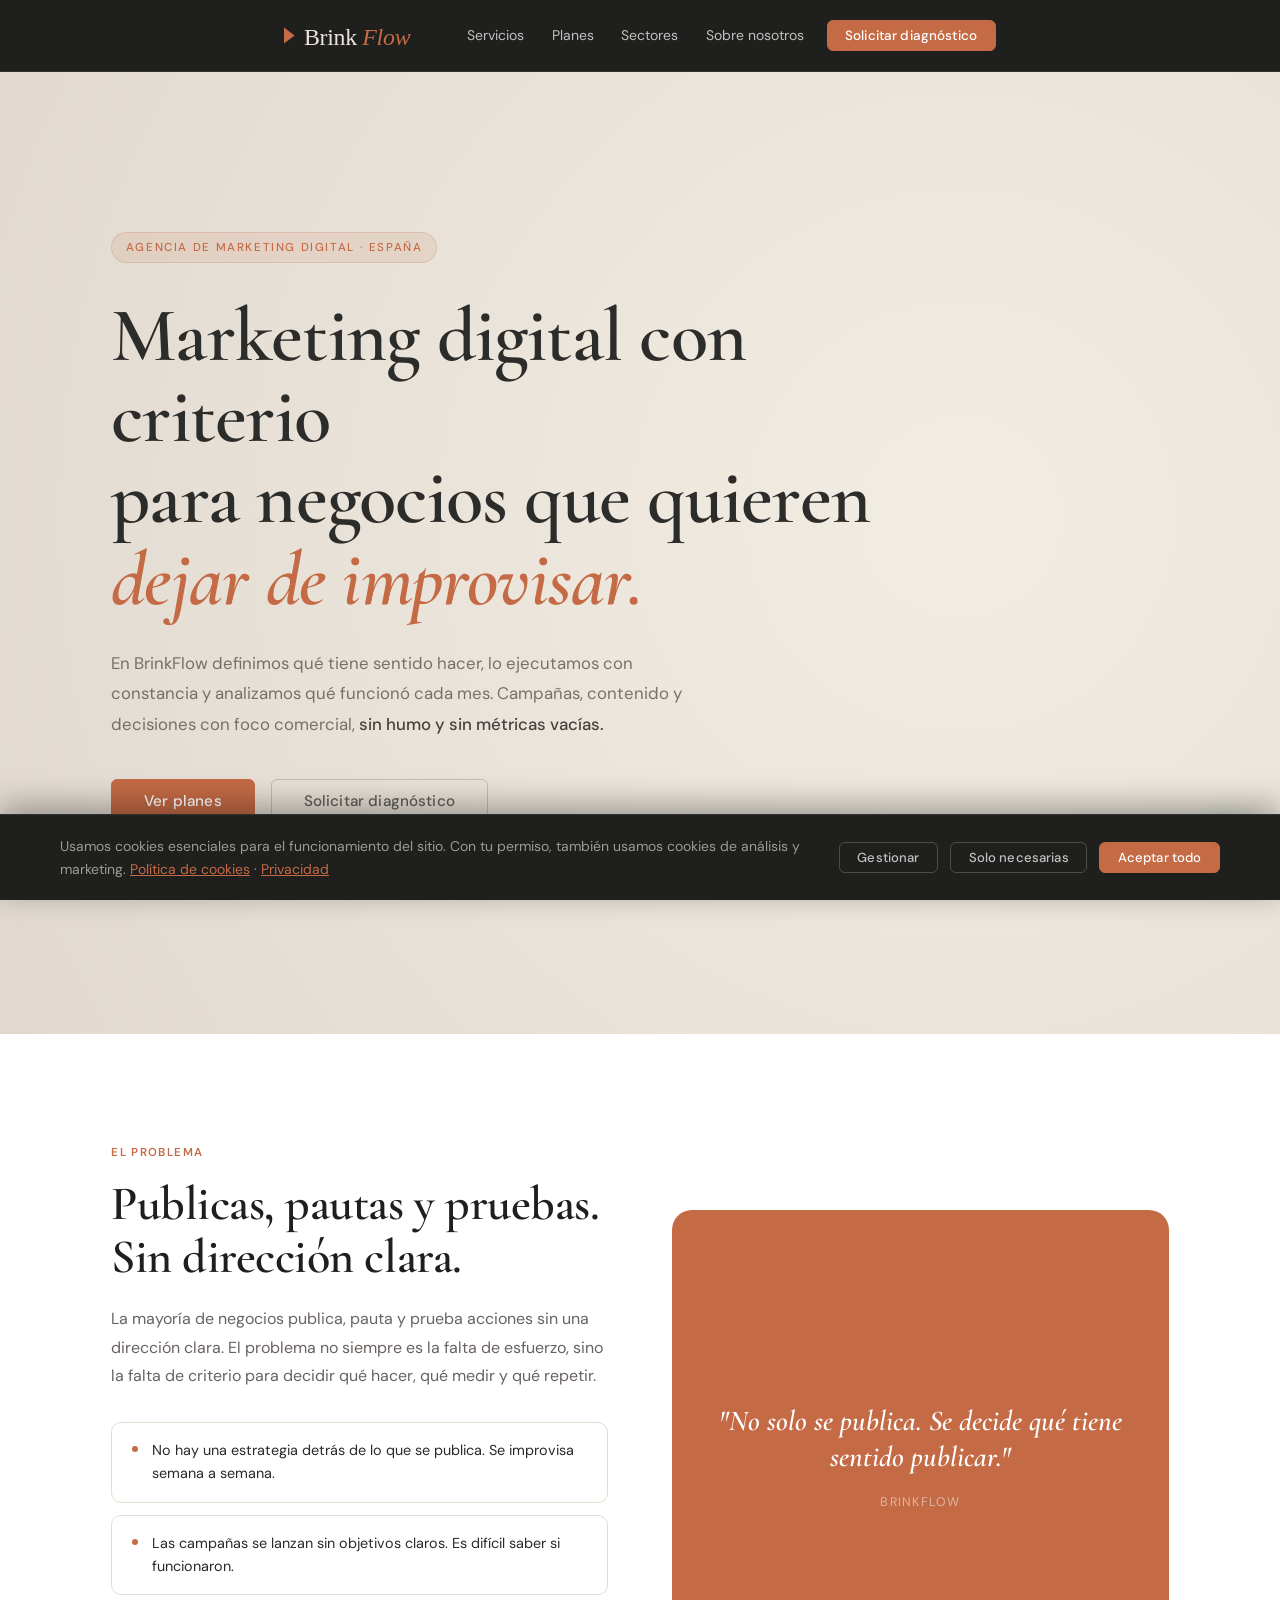
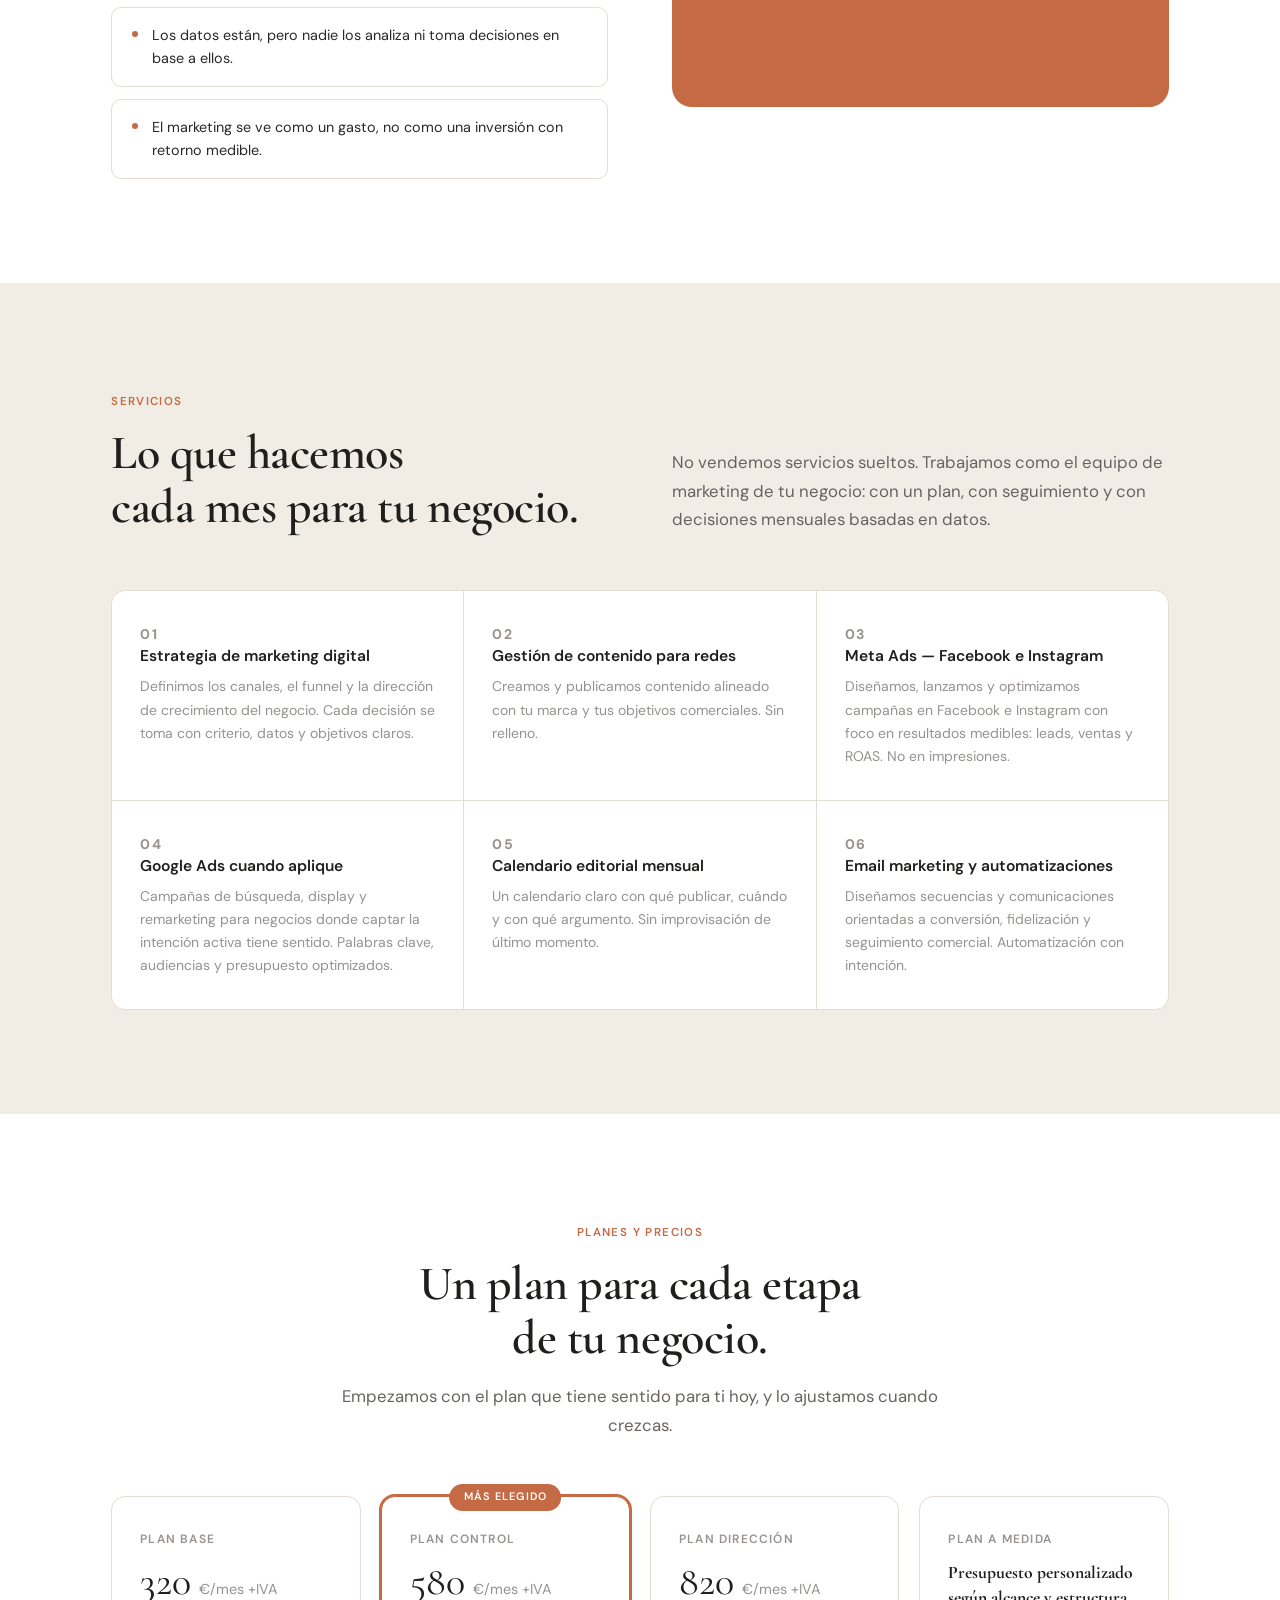
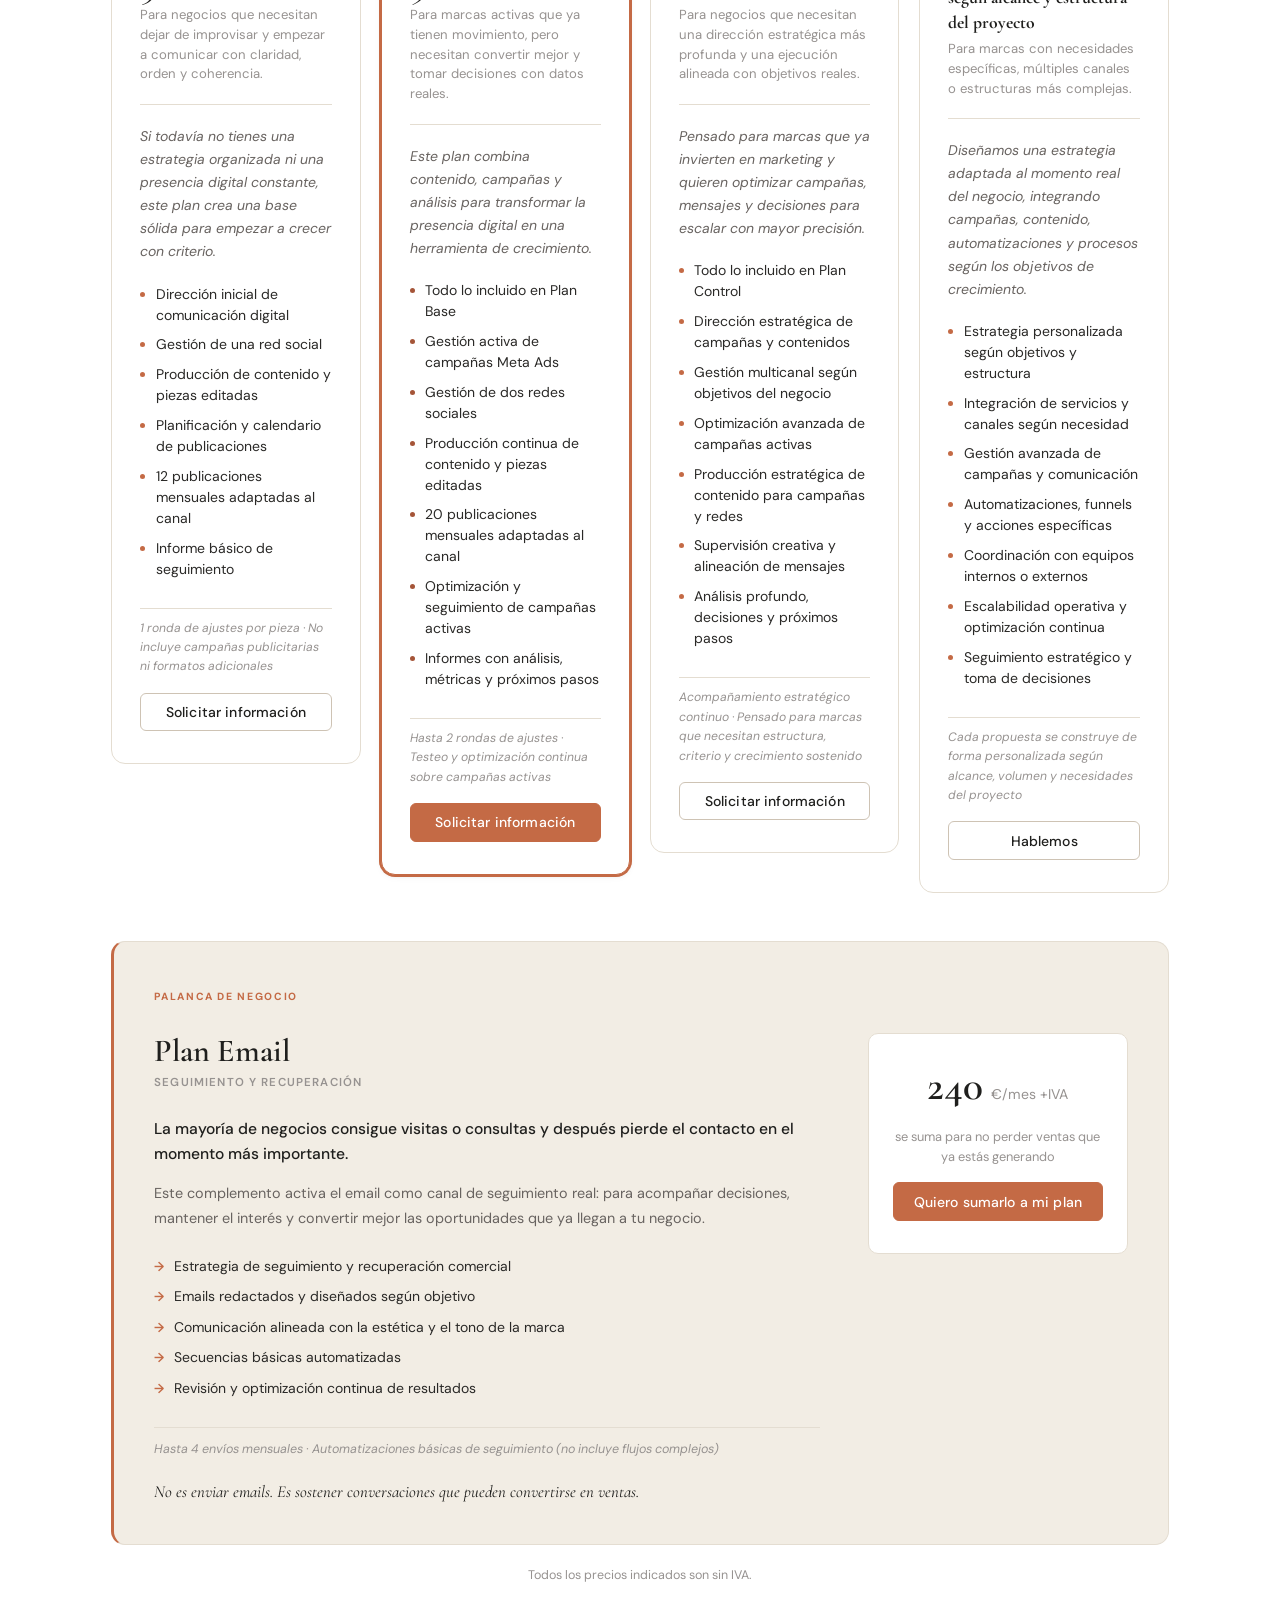
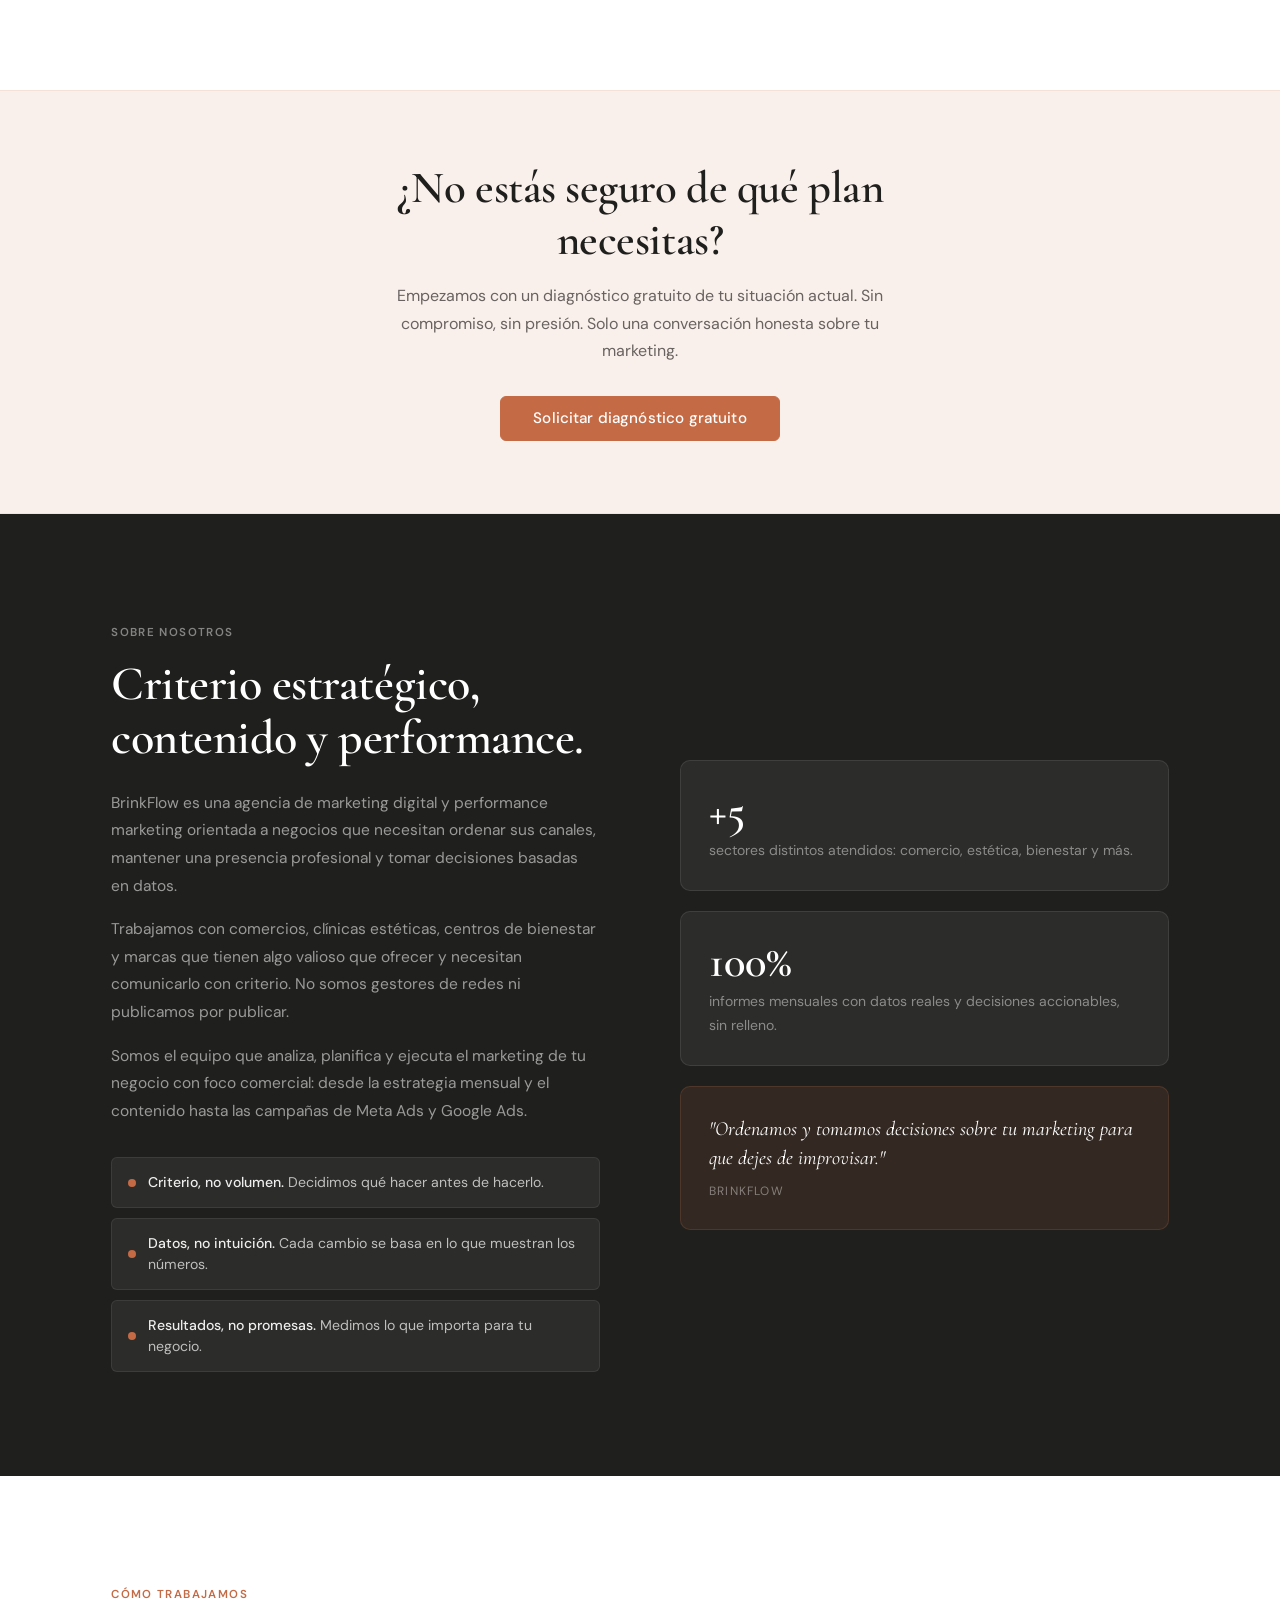
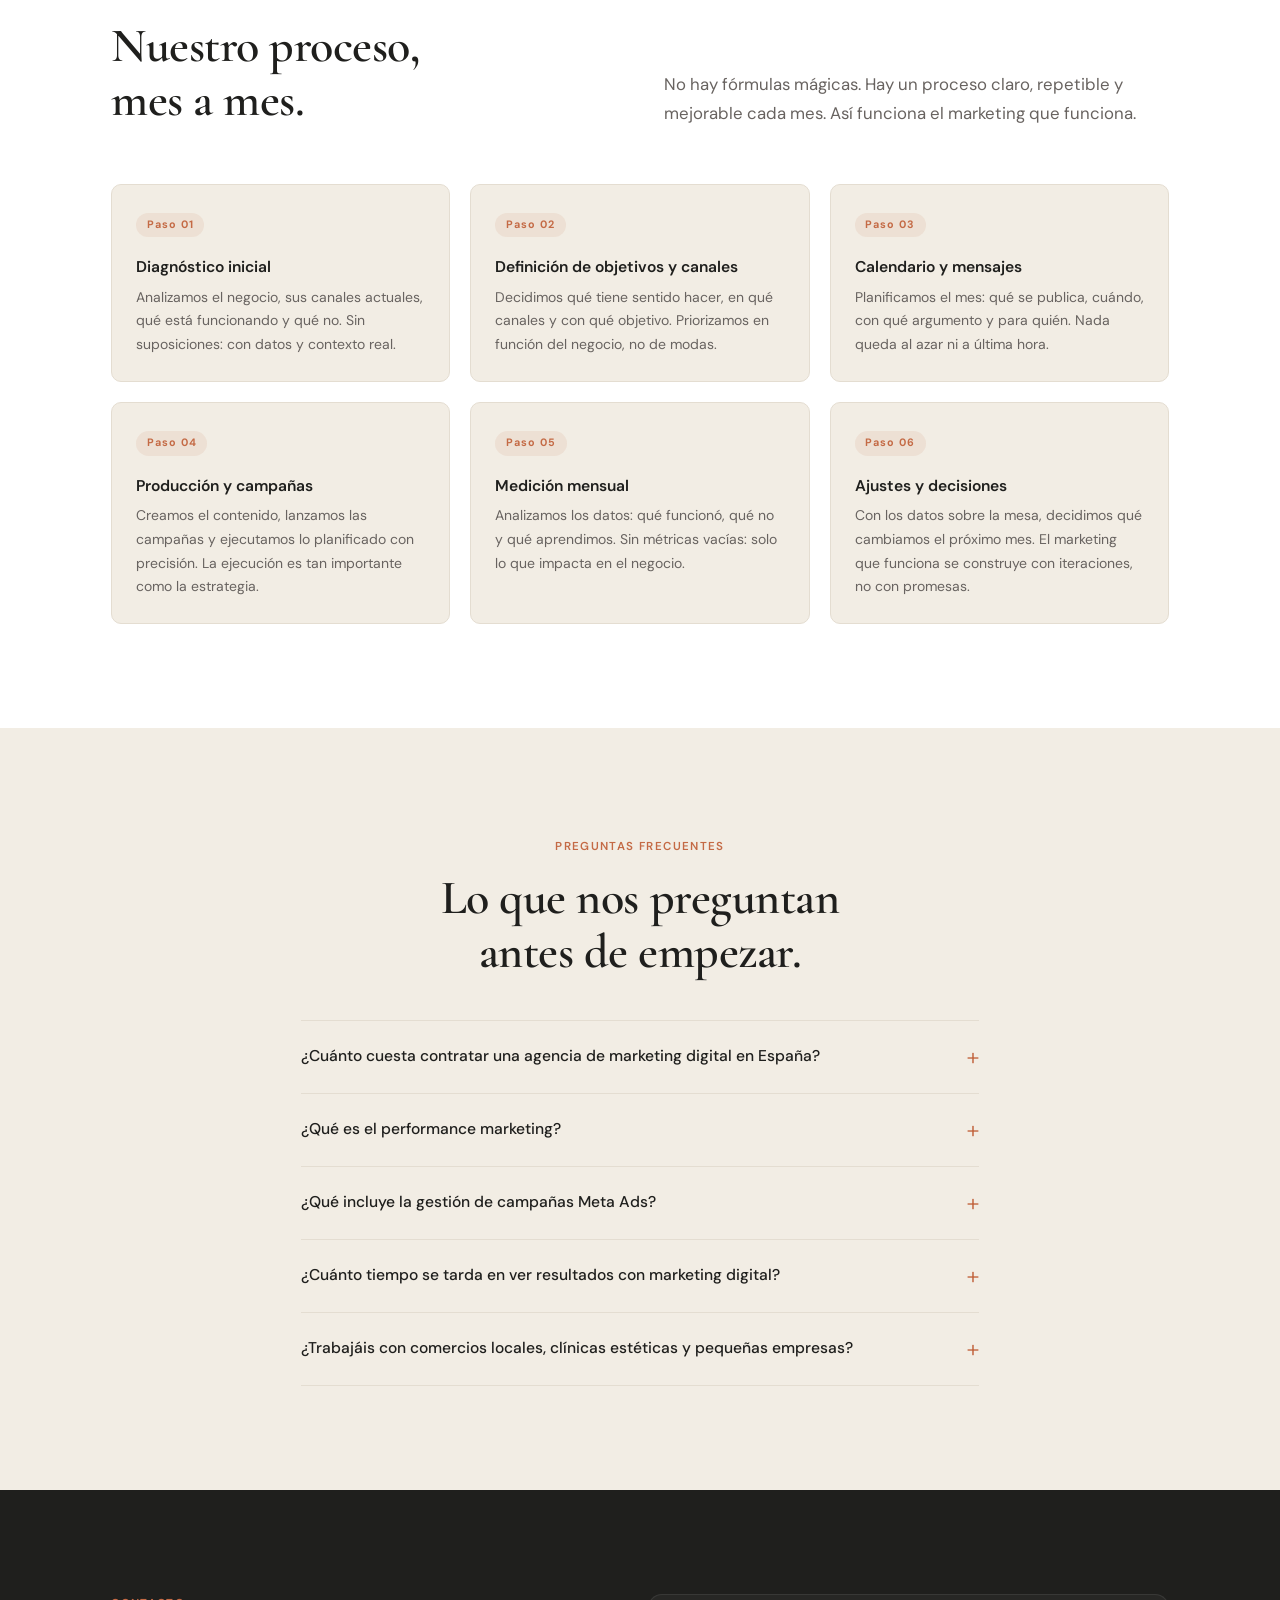
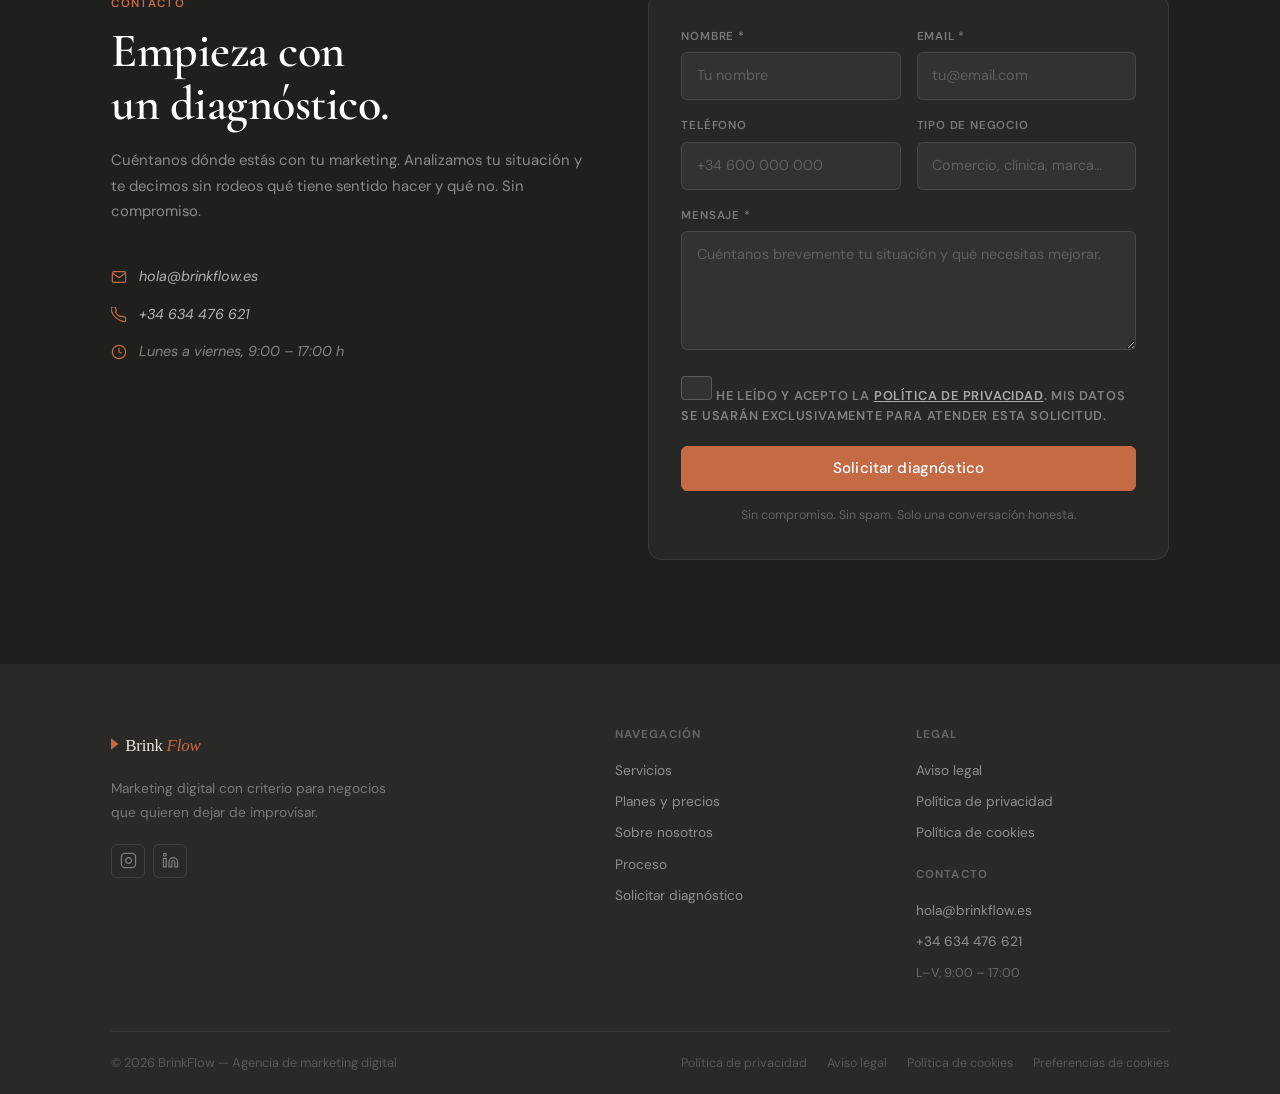
==== commit 7e677de5: "Ajustar texto precio Plan a medida: más grande y bold Co-Authored-By: Claude Sonnet 4.6 <noreply@ant" ====
--- a/index.html
+++ b/index.html
@@ -494,7 +494,7 @@
           <!-- Plan a medida -->
           <div class="plan-card" data-animate>
             <p class="plan-card__name">Plan a medida</p>
-            <p class="plan-card__price" style="font-size:0.9rem; font-weight:400; line-height:1.4;">Presupuesto personalizado según alcance y estructura del proyecto</p>
+            <p class="plan-card__price" style="font-size:1.1rem; font-weight:700; line-height:1.4;">Presupuesto personalizado según alcance y estructura del proyecto</p>
             <p class="plan-card__tagline">Para marcas con necesidades específicas, múltiples canales o estructuras más complejas.</p>
             <p class="plan-card__context">Diseñamos una estrategia adaptada al momento real del negocio, integrando campañas, contenido, automatizaciones y procesos según los objetivos de crecimiento.</p>
             <ul class="plan-card__list">
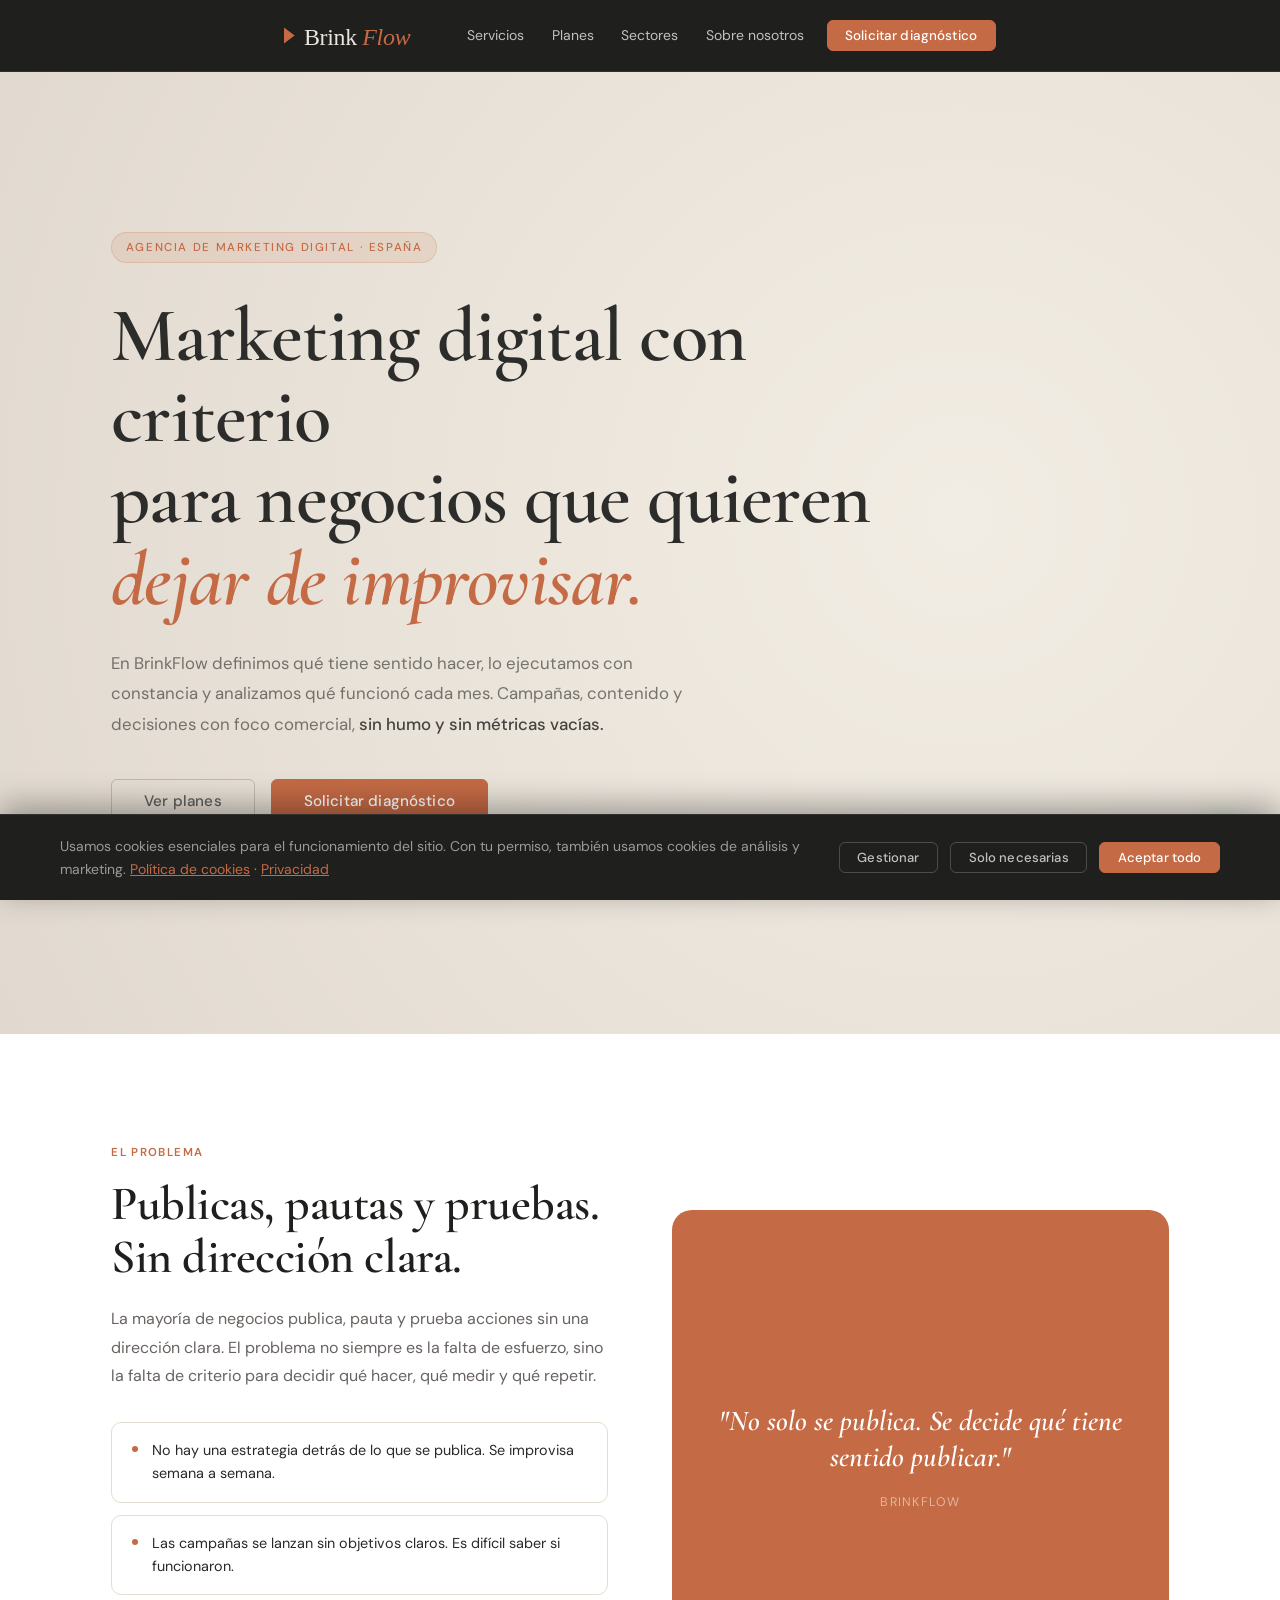
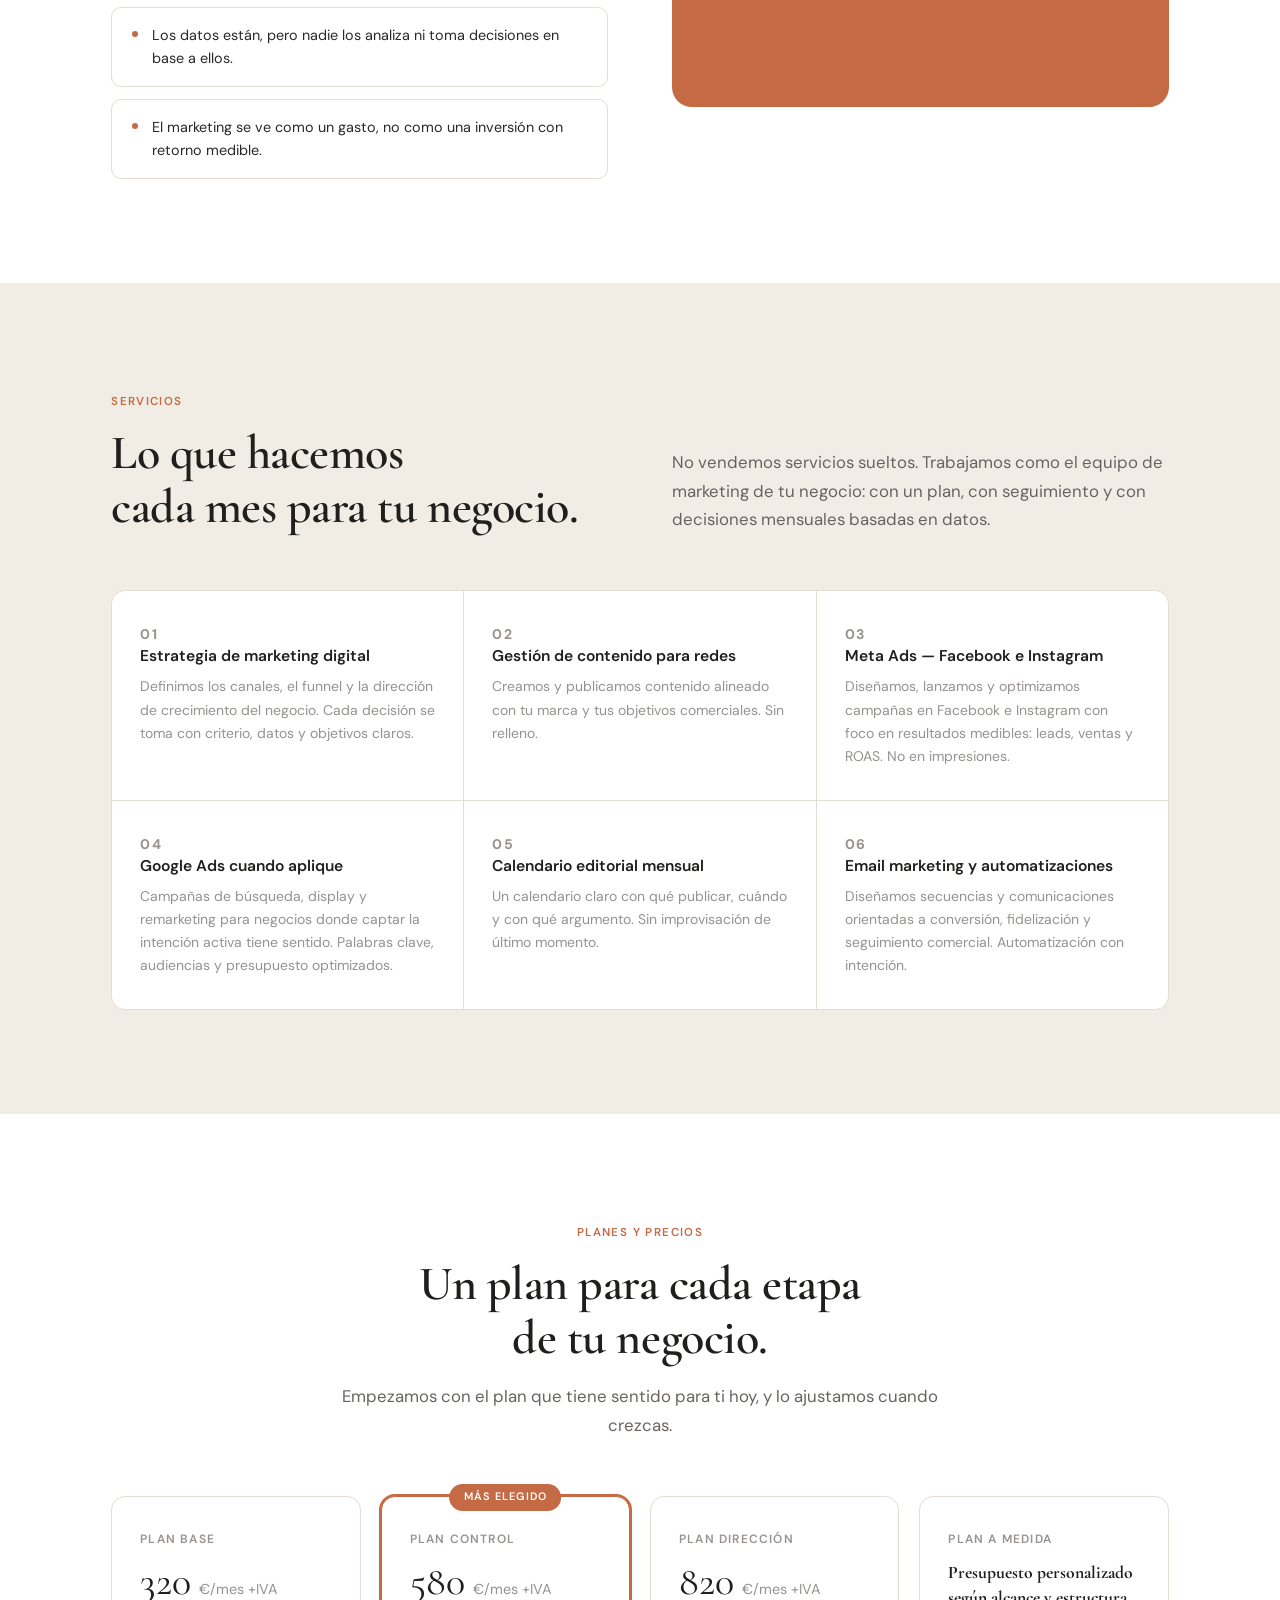
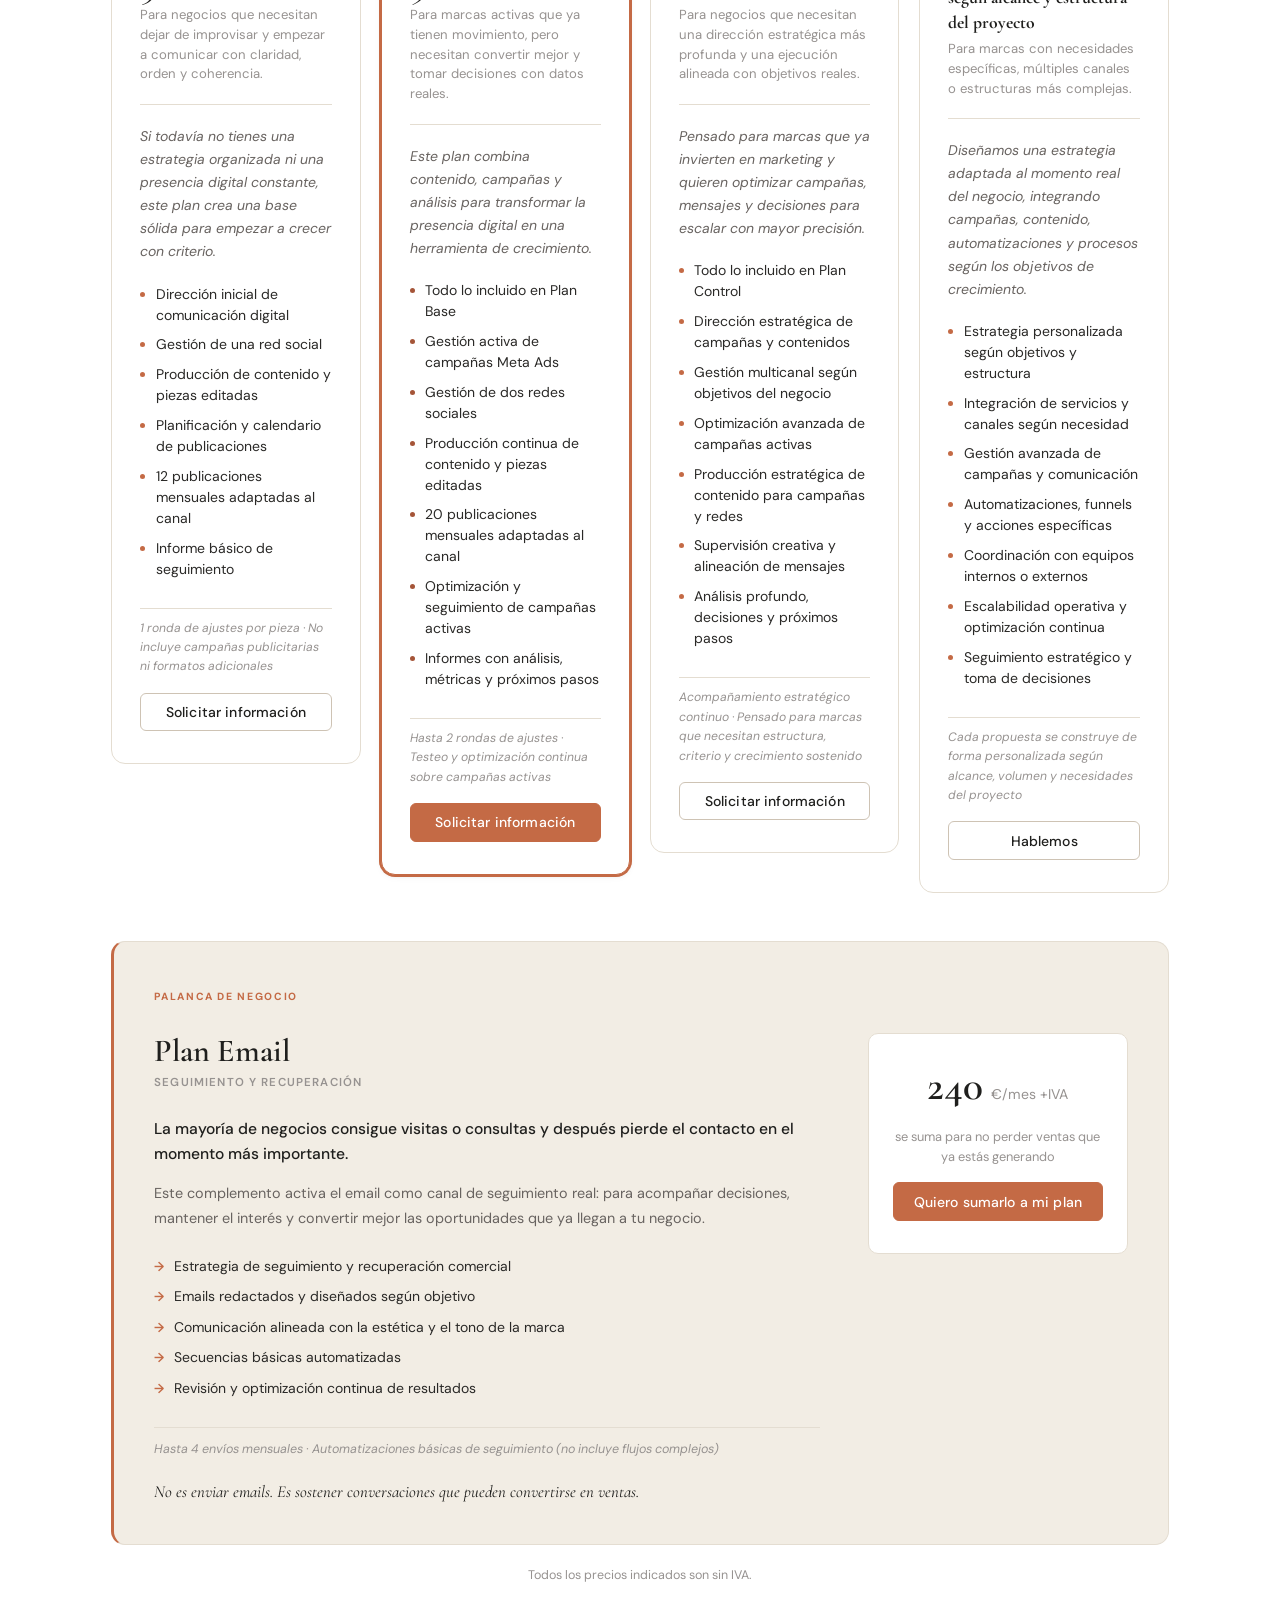
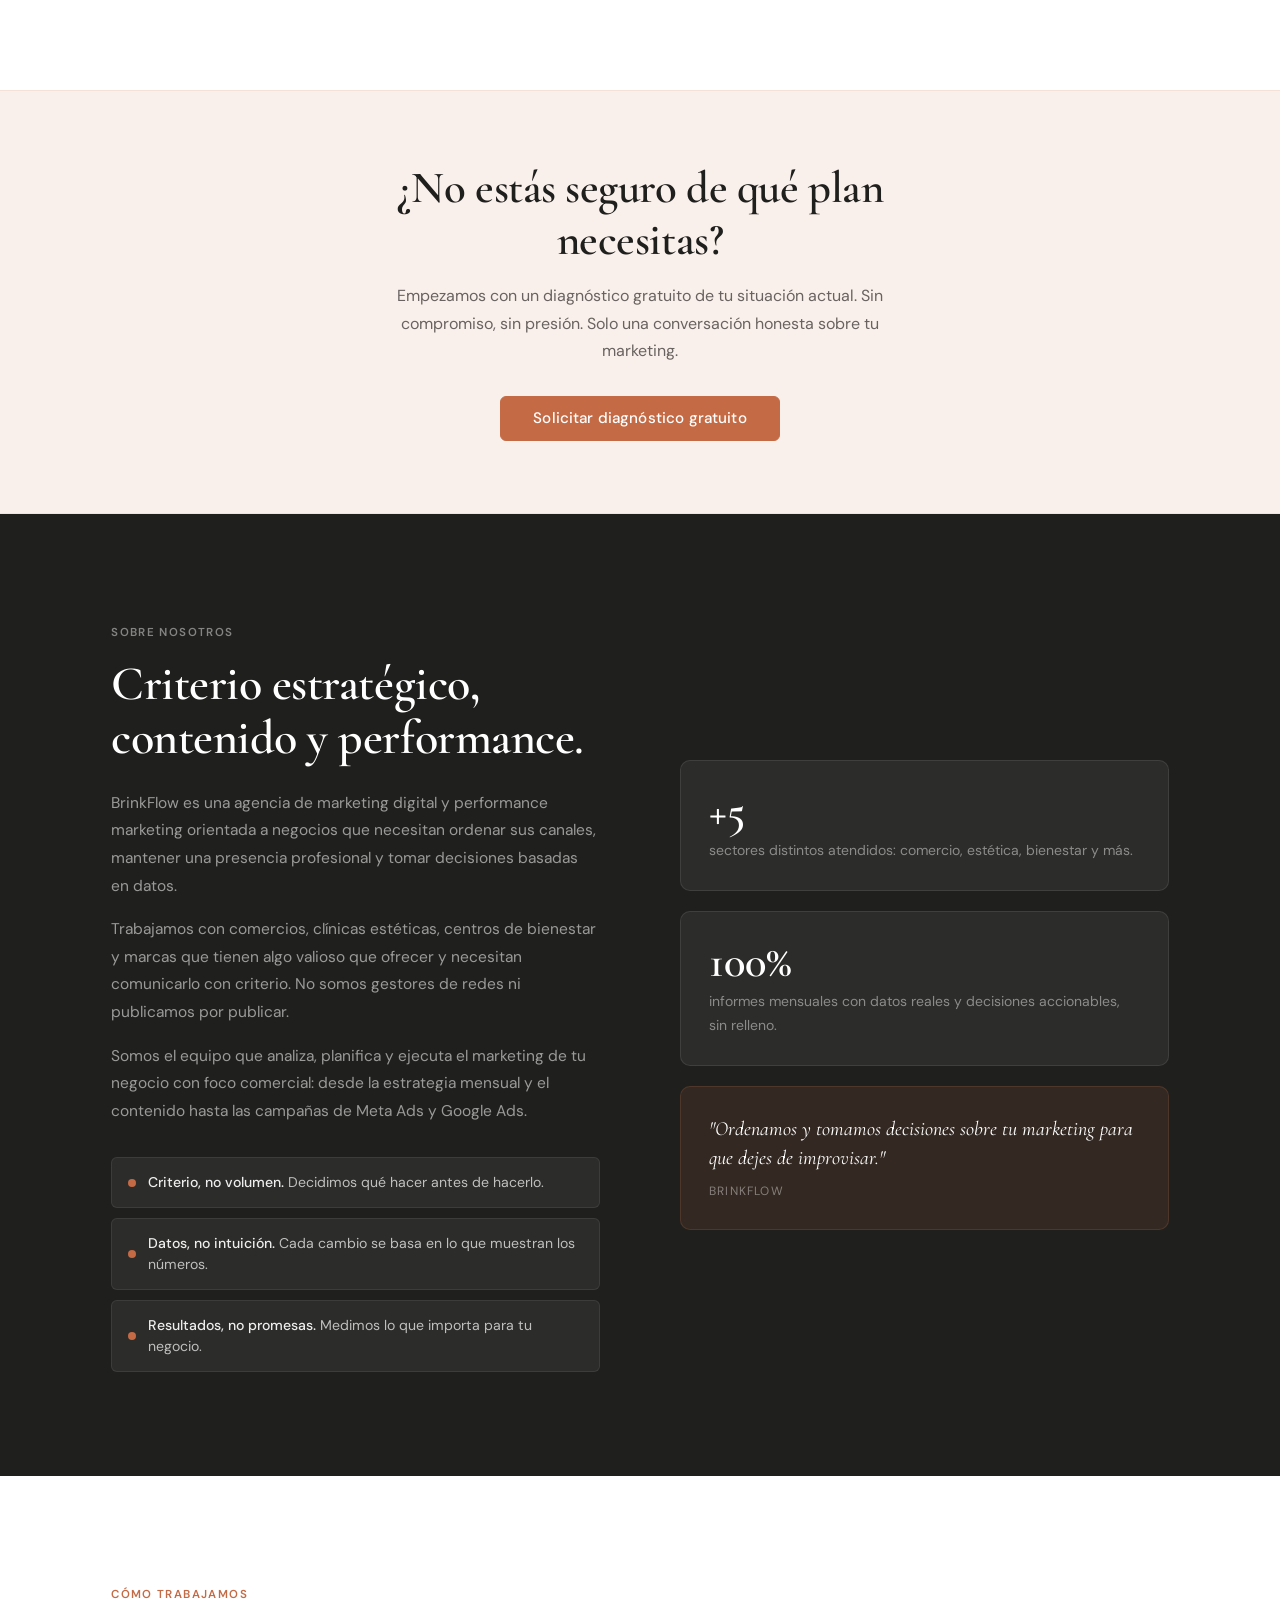
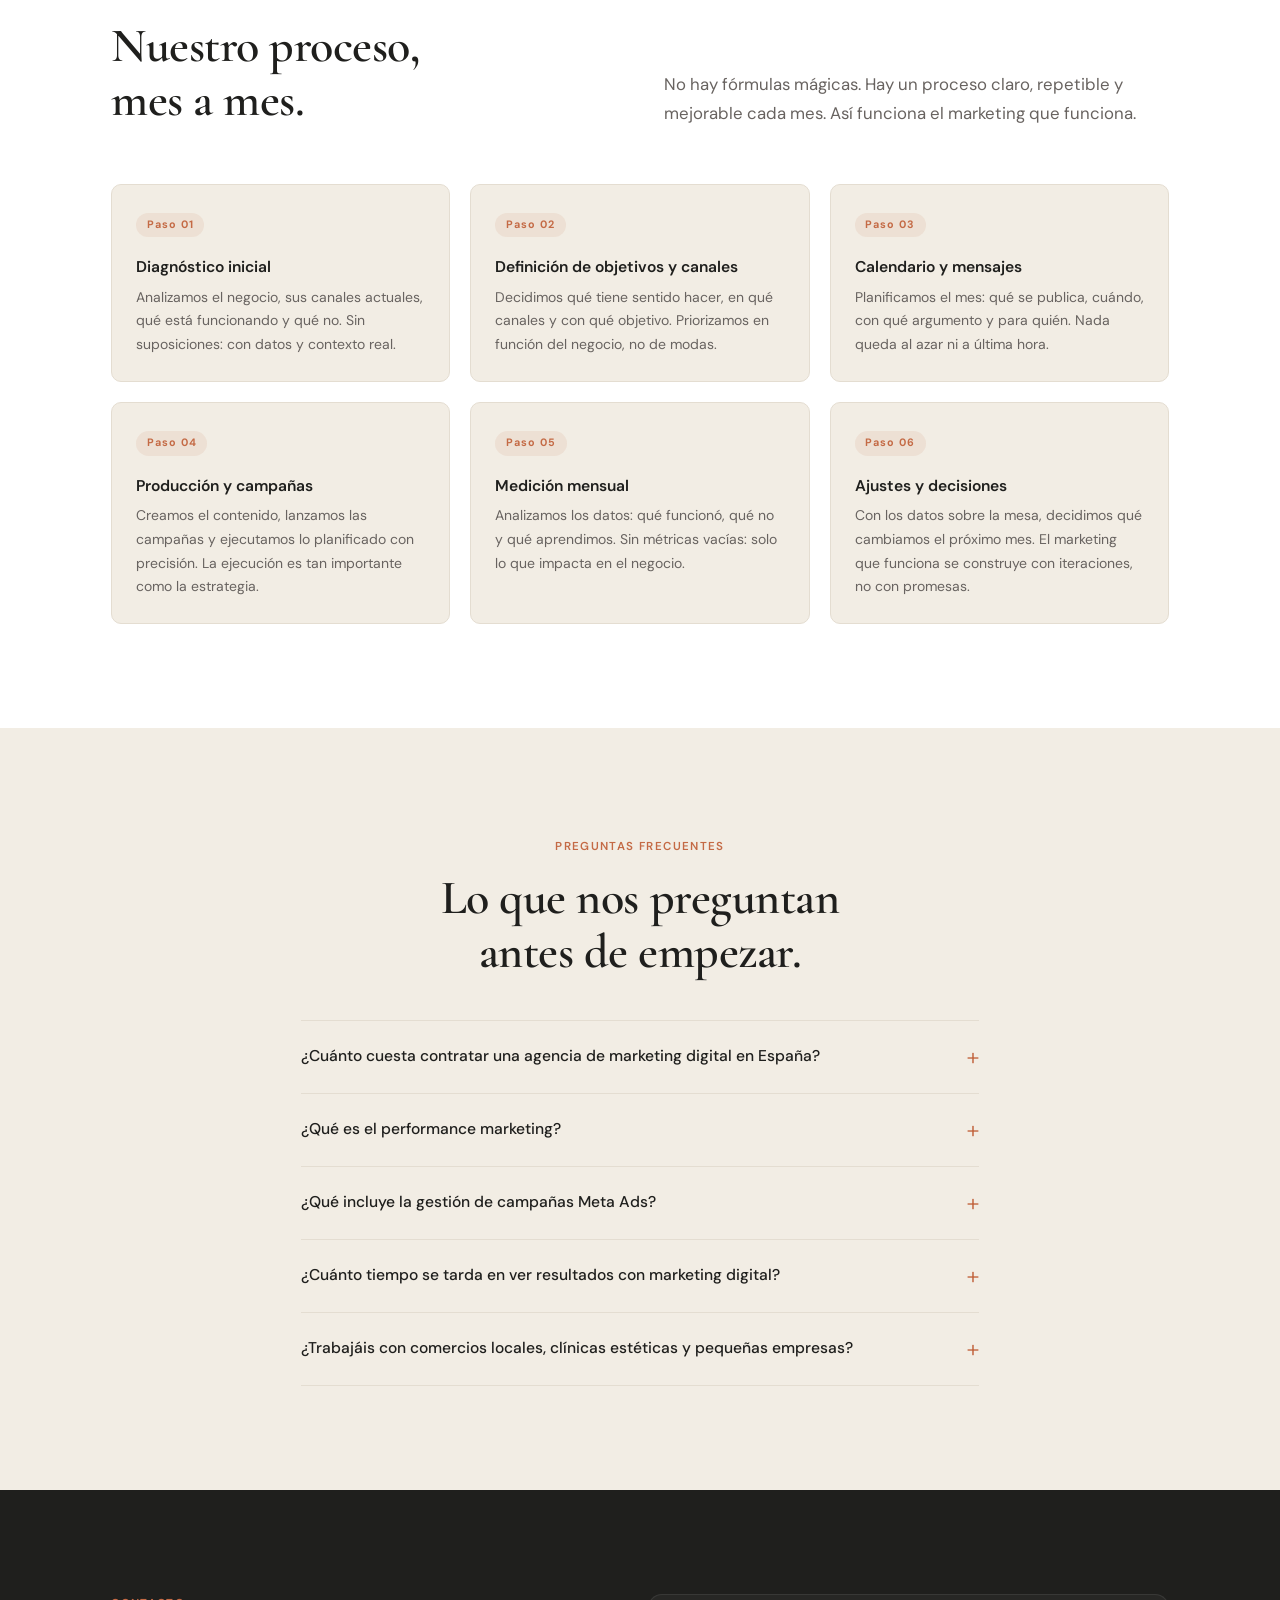
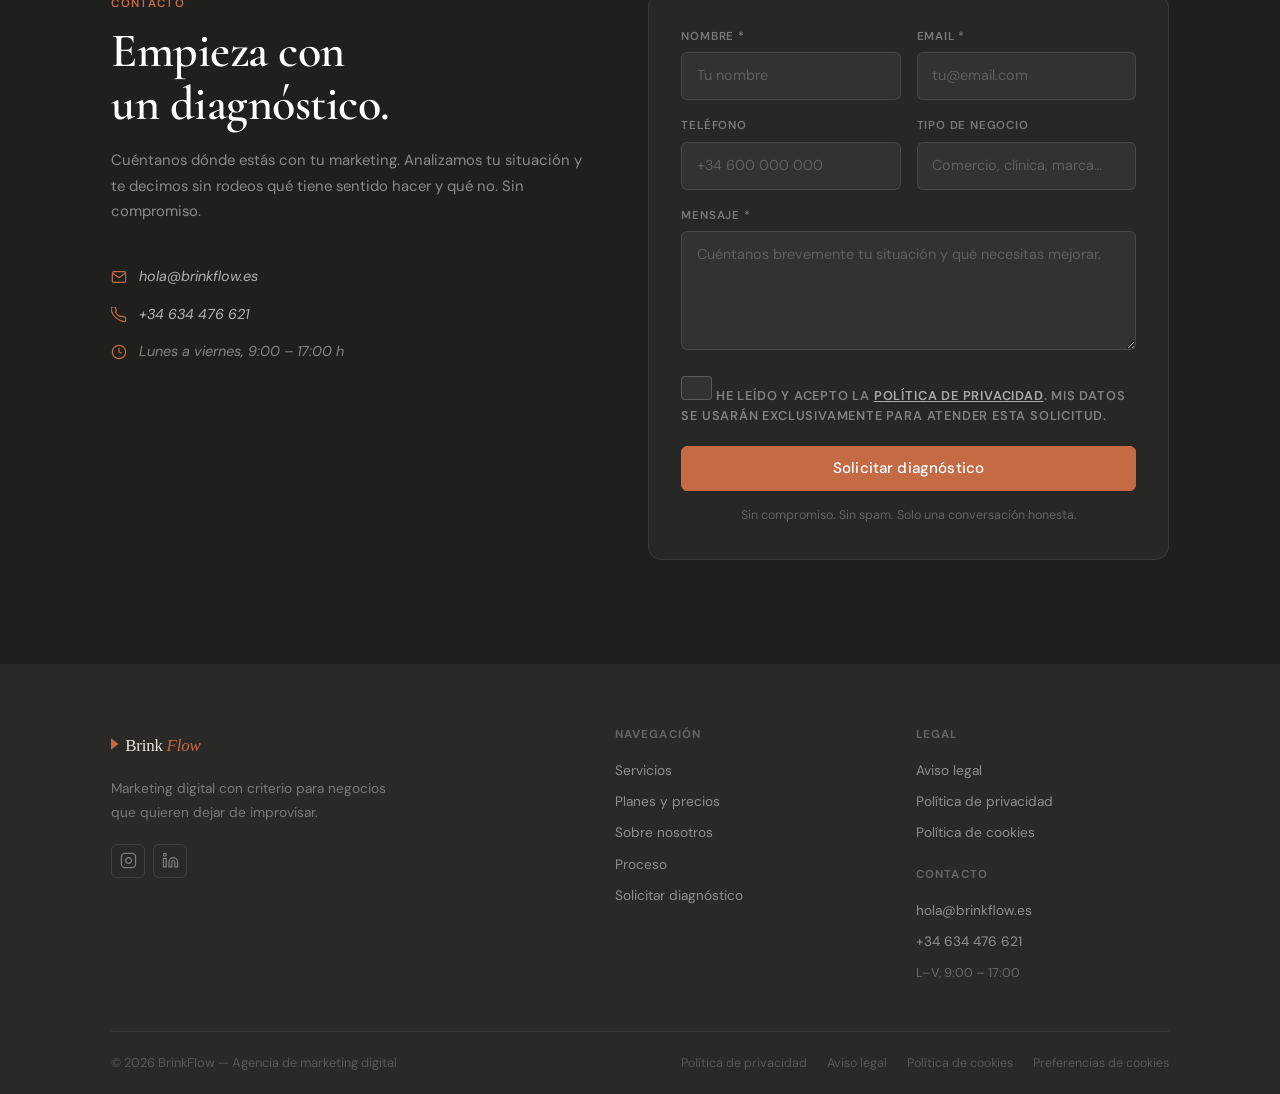
==== commit a3da6763: "Hero: corregir jerarquía de CTAs Solicitar diagnóstico → btn--primary (acción principal) Ver planes " ====
--- a/index.html
+++ b/index.html
@@ -141,7 +141,7 @@
             "name": "¿Cuánto cuesta contratar una agencia de marketing digital en España?",
             "acceptedAnswer": {
               "@type": "Answer",
-              "text": "En BrinkFlow los planes comienzan desde 320 €/mes (Plan Base) hasta 820 €/mes (Plan Dirección), más un Plan a medida desde 950 €/mes. Todos los precios son sin IVA e incluyen estrategia mensual, gestión de contenido, campañas de pago e informes de resultados."
+              "text": "Los planes de BrinkFlow se adaptan al tamaño, los canales y los objetivos de cada negocio. Para conocer qué plan encaja mejor con tu situación y recibir un presupuesto personalizado, contáctanos directamente."
             }
           },
           {
@@ -294,8 +294,8 @@
           </p>
 
           <div class="hero__cta-group">
-            <a href="#planes"   class="btn btn--primary btn--lg" data-track="cta_ver_planes">Ver planes</a>
-            <a href="#contacto" class="btn btn--outline  btn--lg" data-track="cta_diagnostico">Solicitar diagnóstico</a>
+            <a href="#planes"   class="btn btn--outline  btn--lg" data-track="cta_ver_planes">Ver planes</a>
+            <a href="#contacto" class="btn btn--primary btn--lg" data-track="cta_diagnostico">Solicitar diagnóstico</a>
           </div>
 
           <p class="hero__trust">
@@ -723,7 +723,7 @@
           <details class="faq-item" data-animate>
             <summary class="faq-item__q">¿Cuánto cuesta contratar una agencia de marketing digital en España?</summary>
             <div class="faq-item__a">
-              <p>En BrinkFlow los planes comienzan desde <strong>320 €/mes</strong> (Plan Base) hasta <strong>820 €/mes</strong> (Plan Dirección), más un Plan a medida desde 950 €/mes para marcas con necesidades específicas. Todos los precios son sin IVA e incluyen estrategia mensual, gestión de contenido, campañas de pago e informes con decisiones.</p>
+              <p>Los planes de BrinkFlow se adaptan al tamaño, los canales y los objetivos de cada negocio. Para conocer qué plan encaja mejor con tu situación y recibir un presupuesto personalizado, <a href="#contacto" class="faq-link">contáctanos directamente</a>.</p>
             </div>
           </details>
 
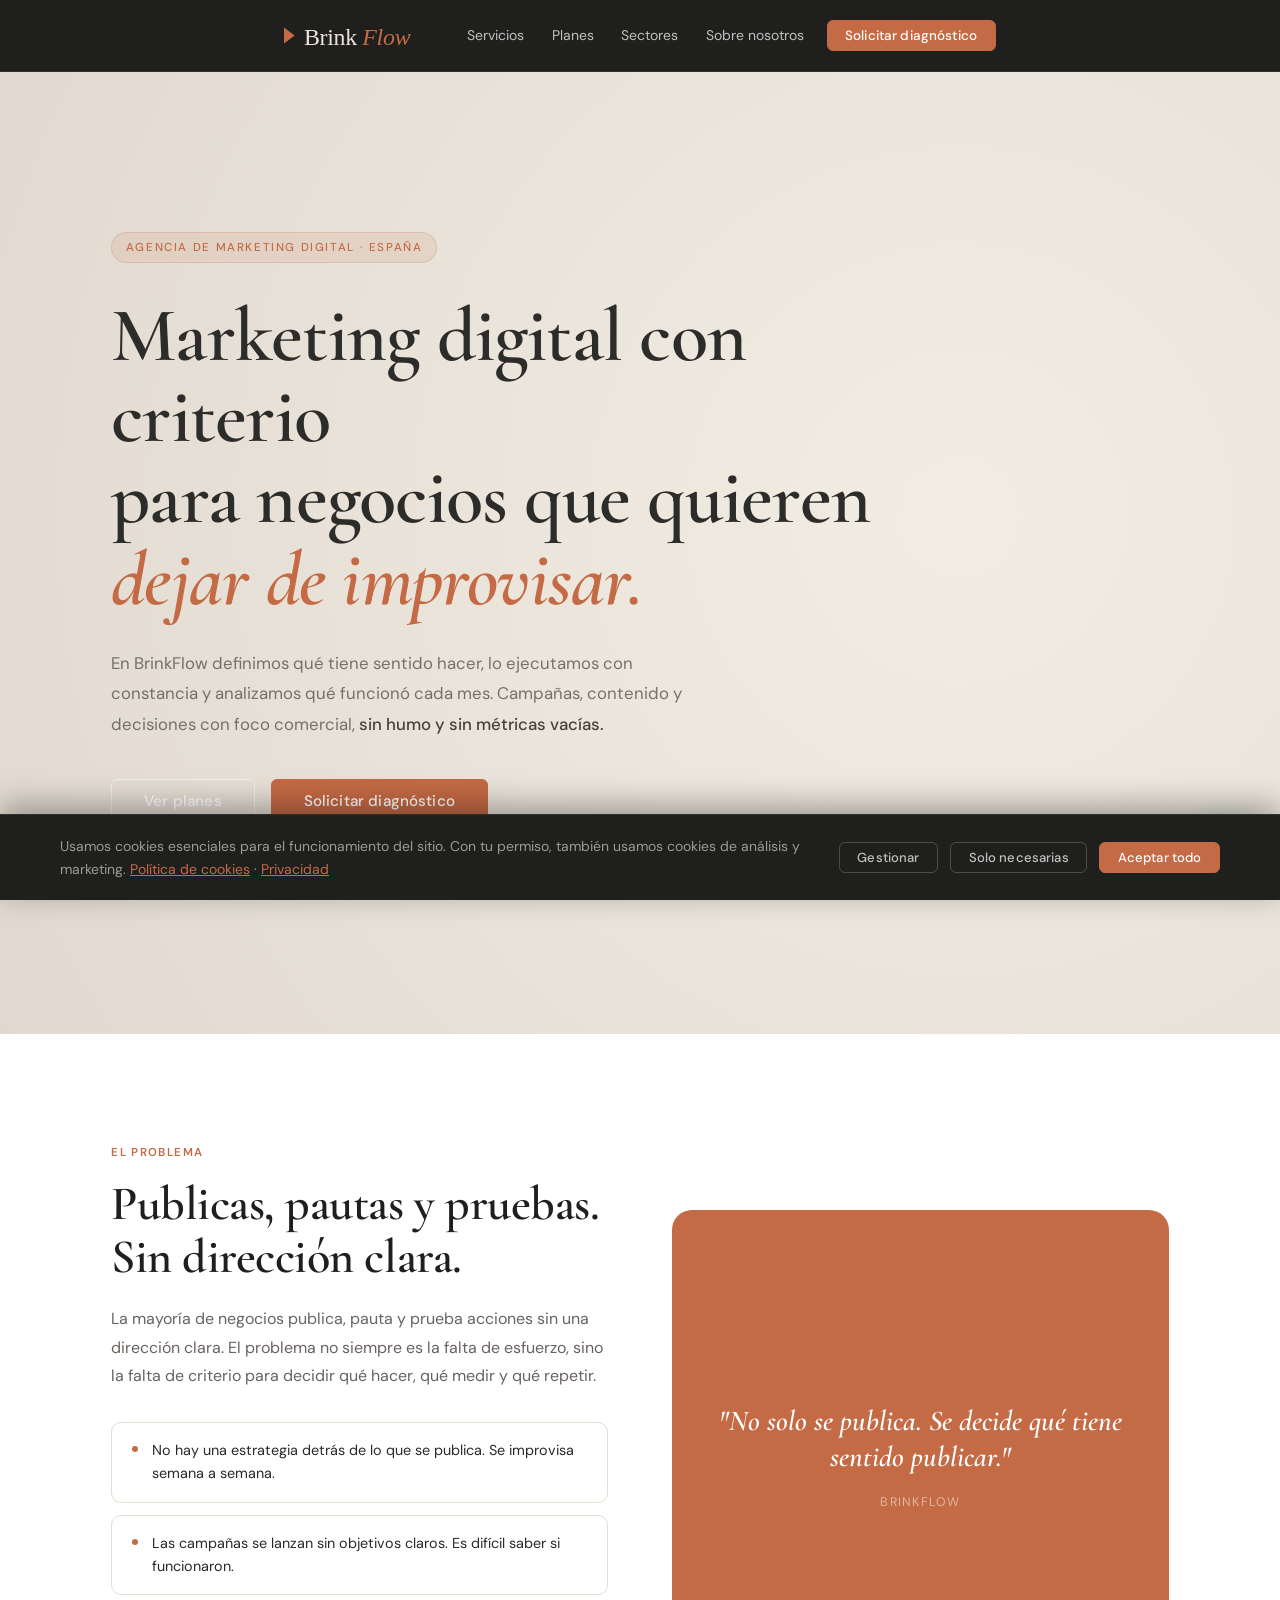
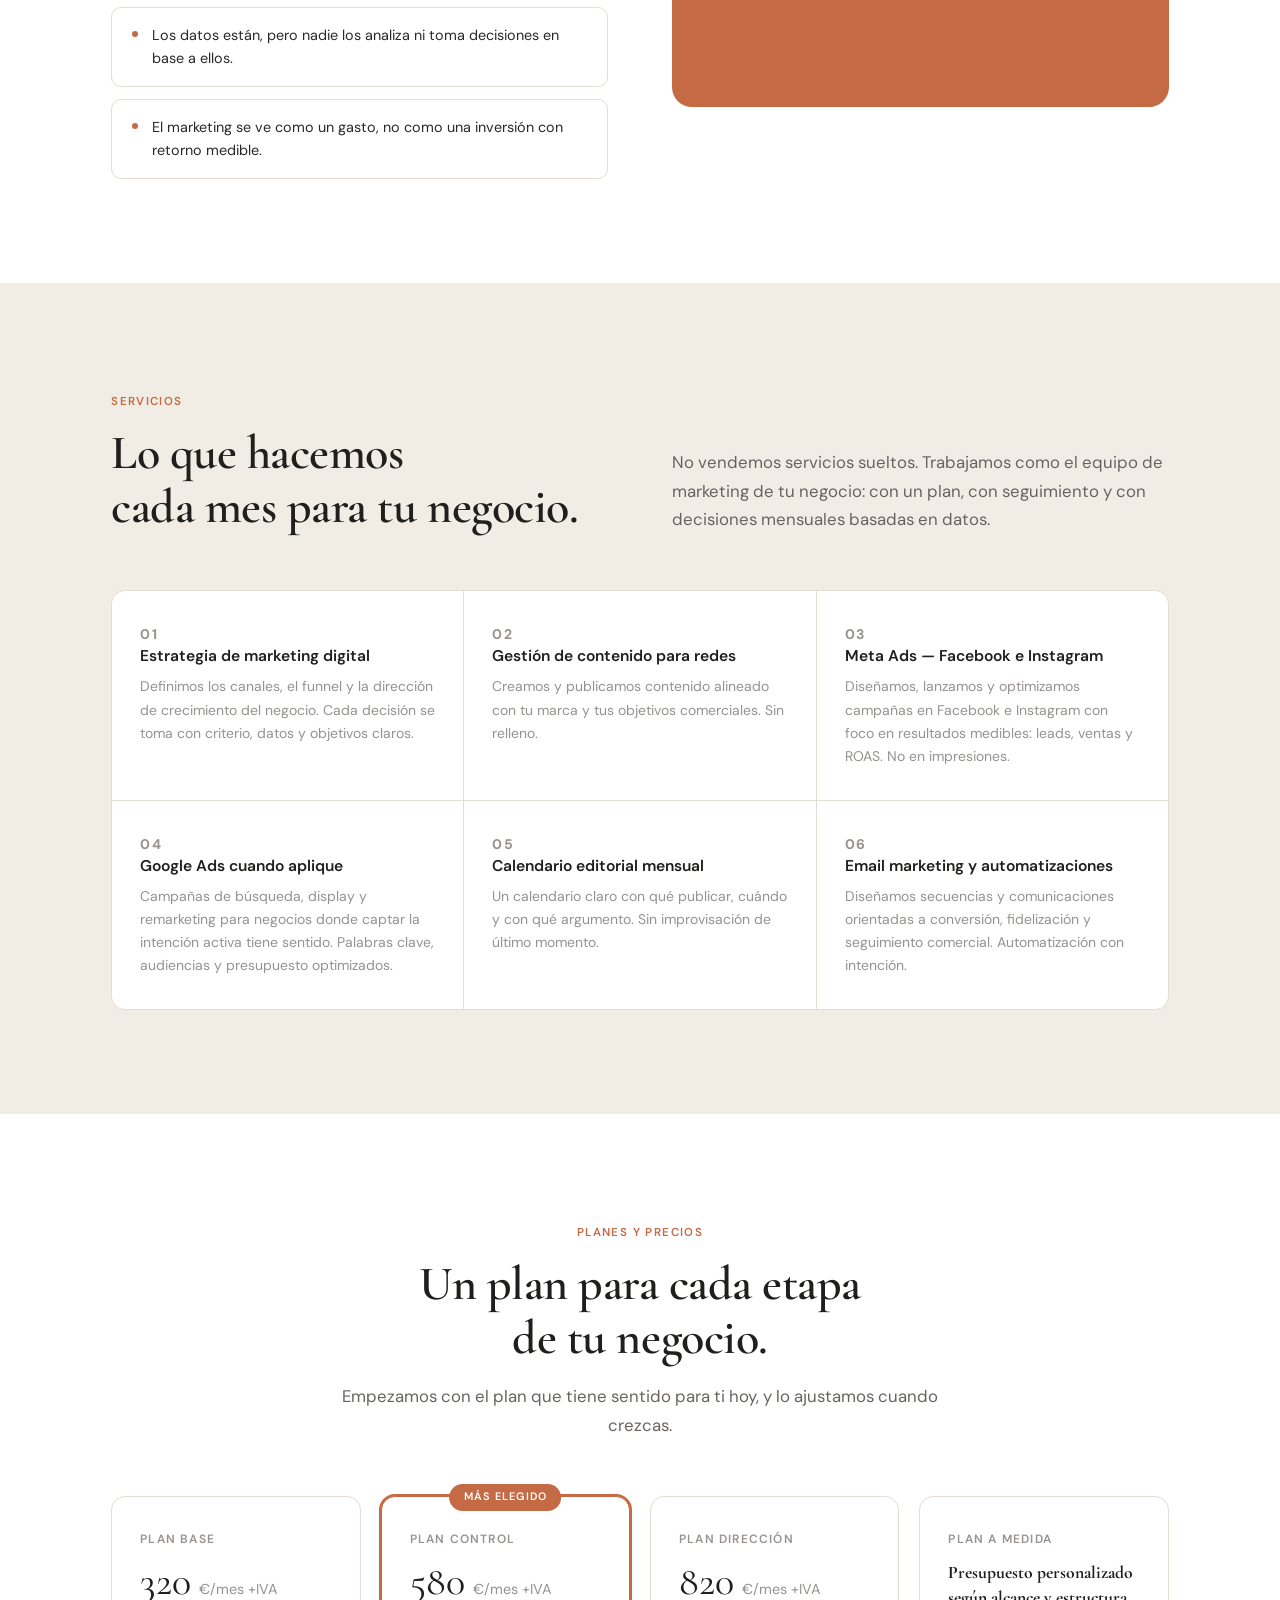
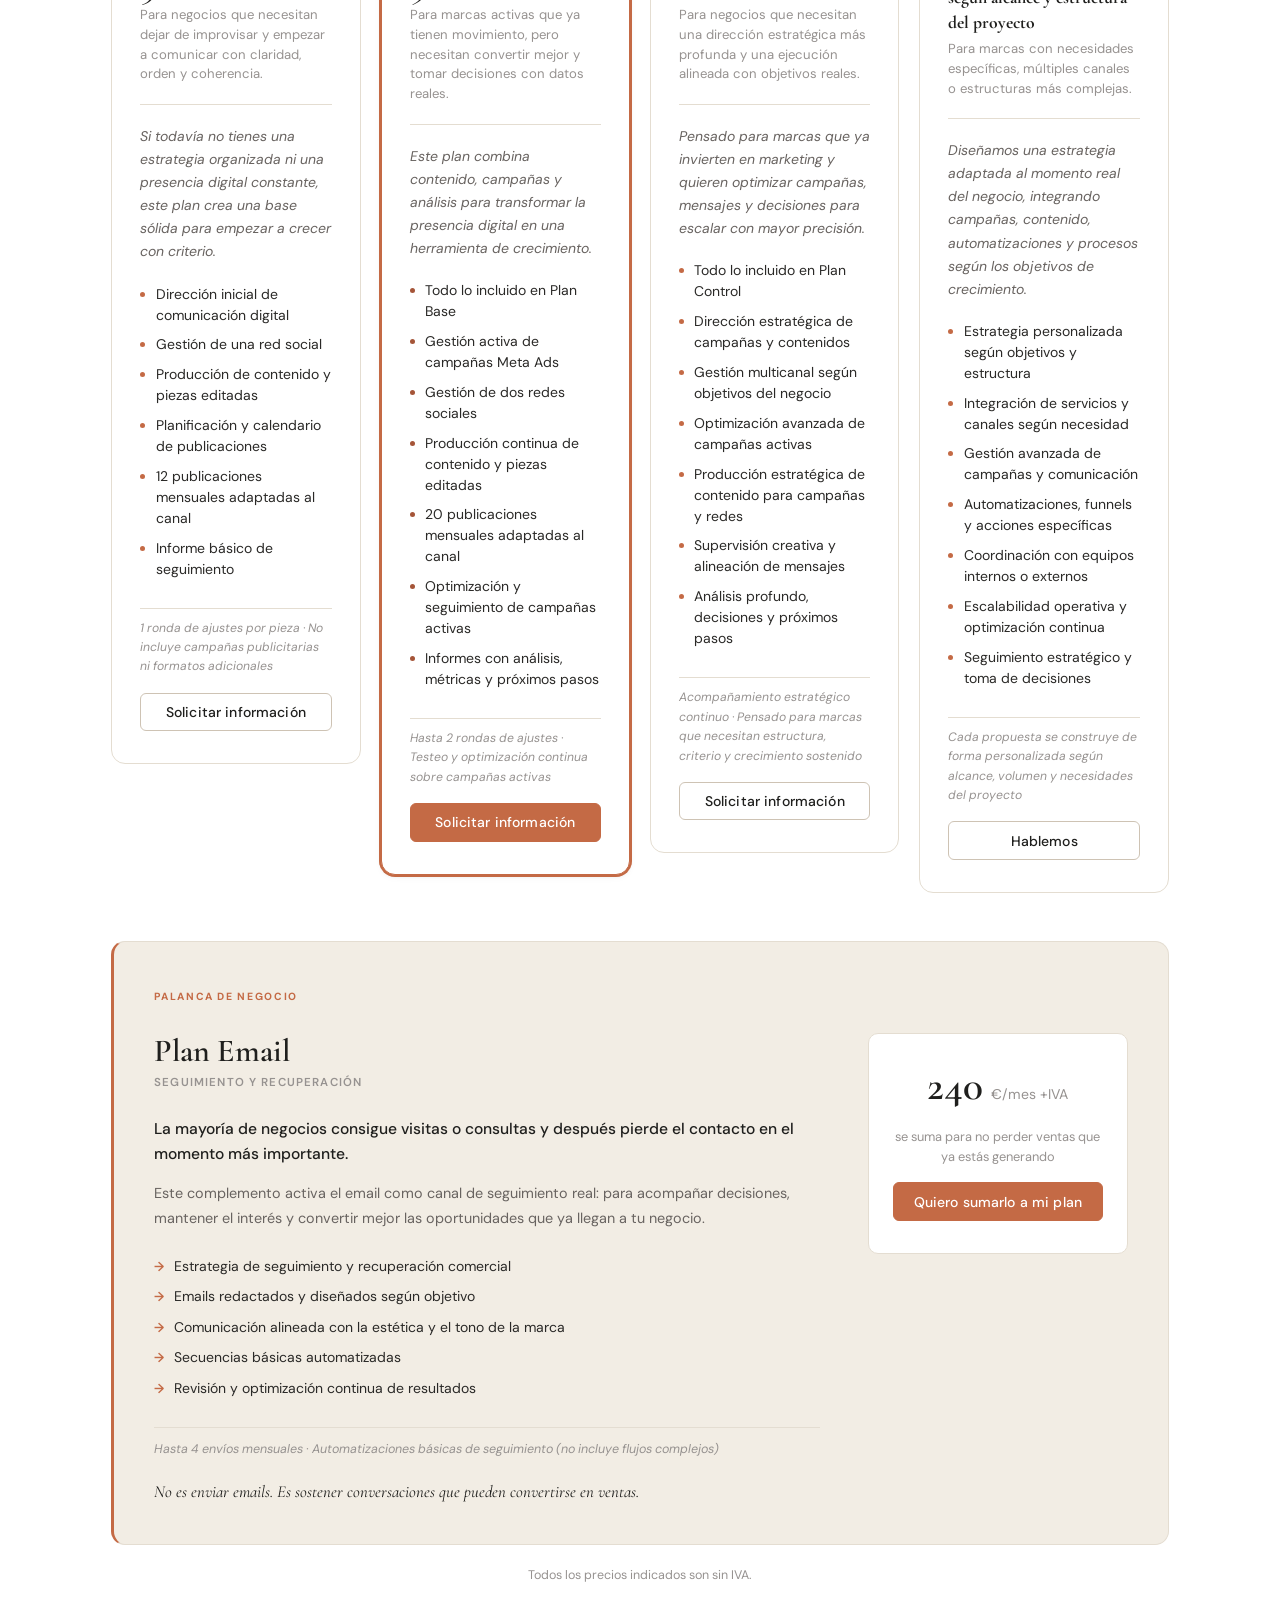
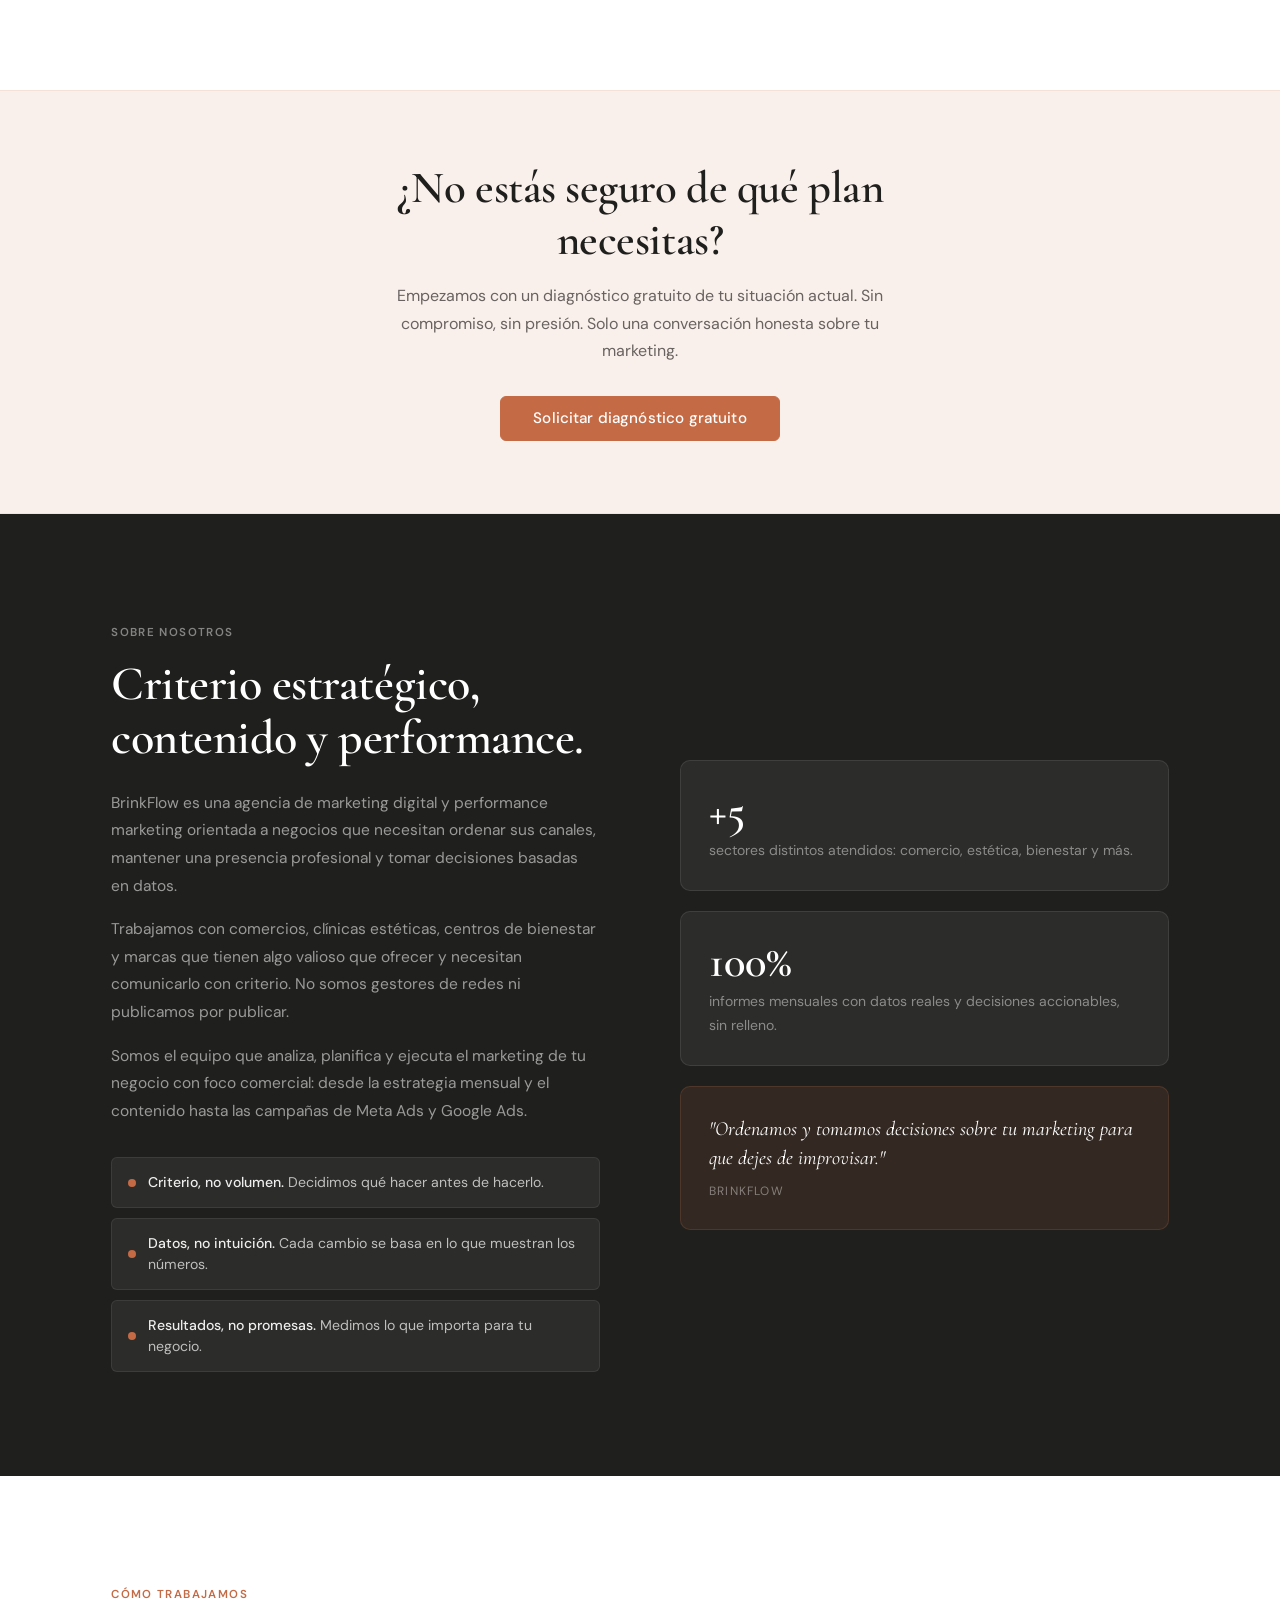
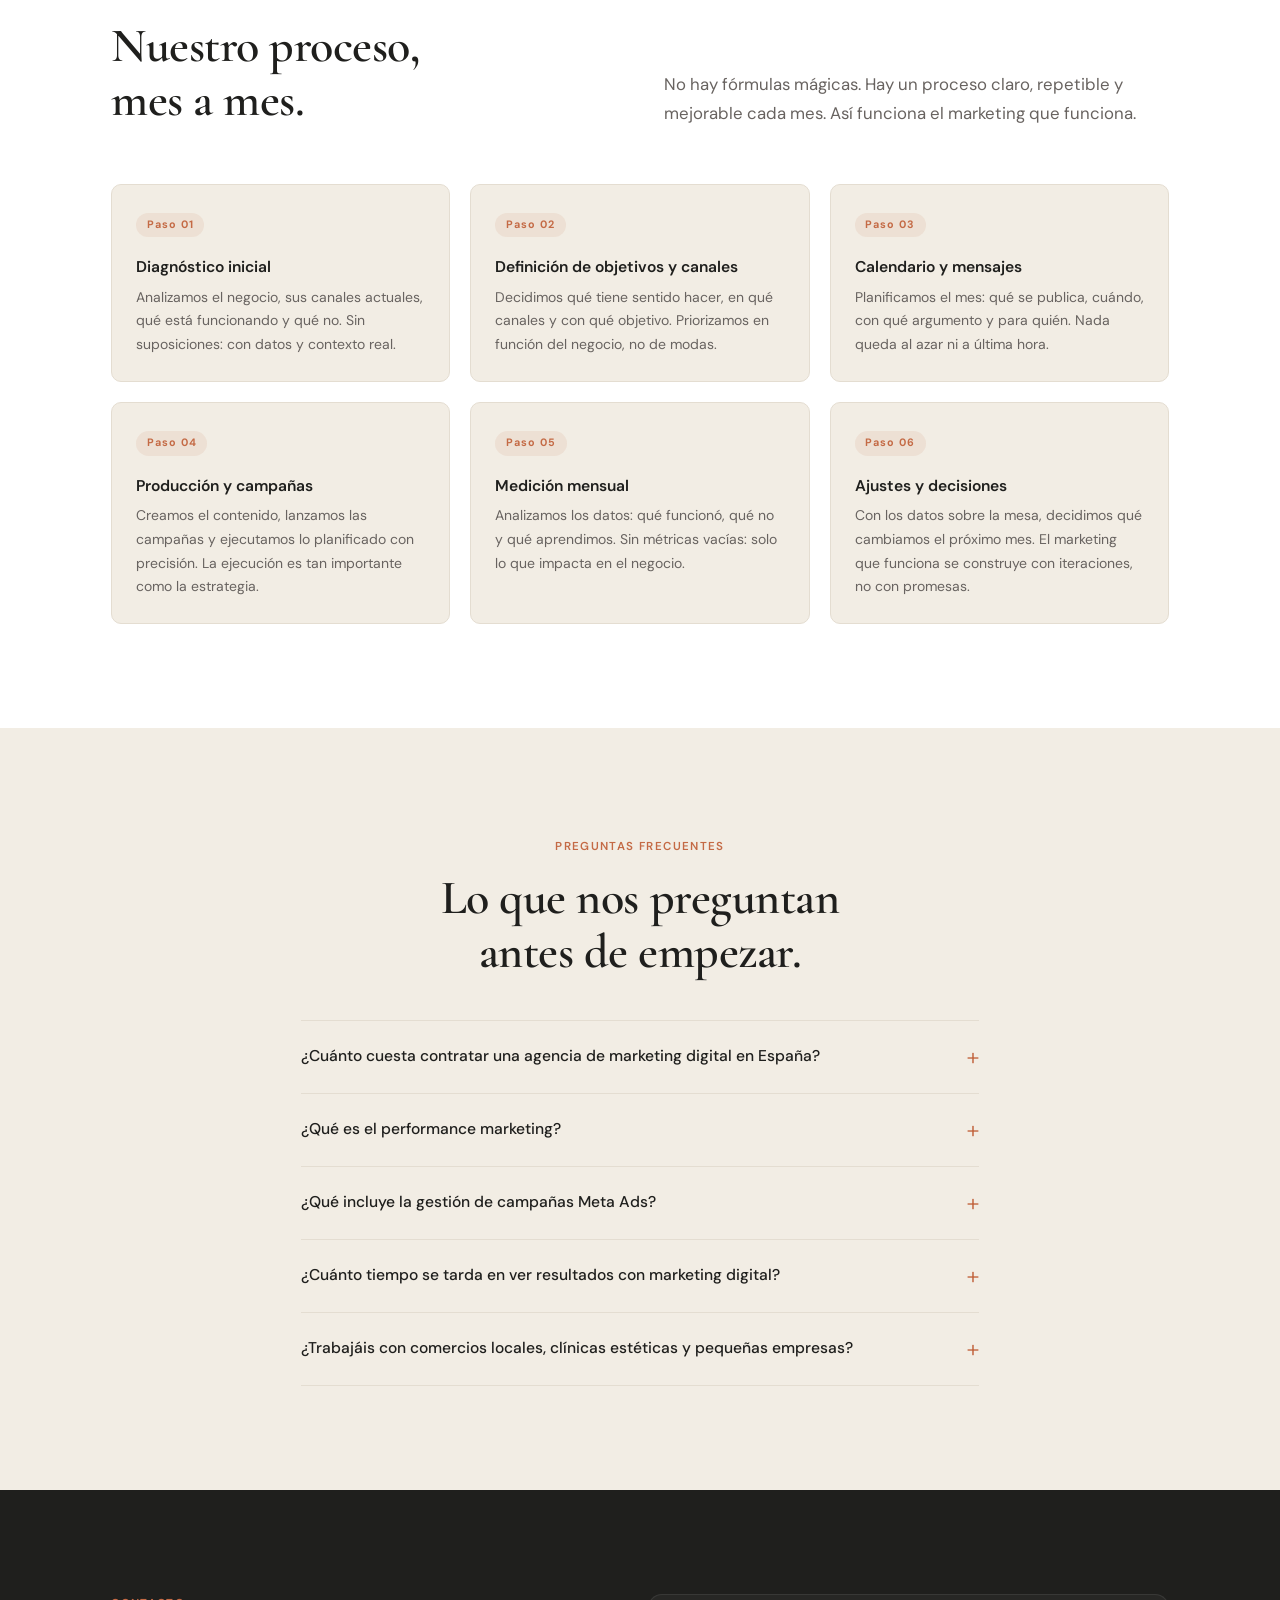
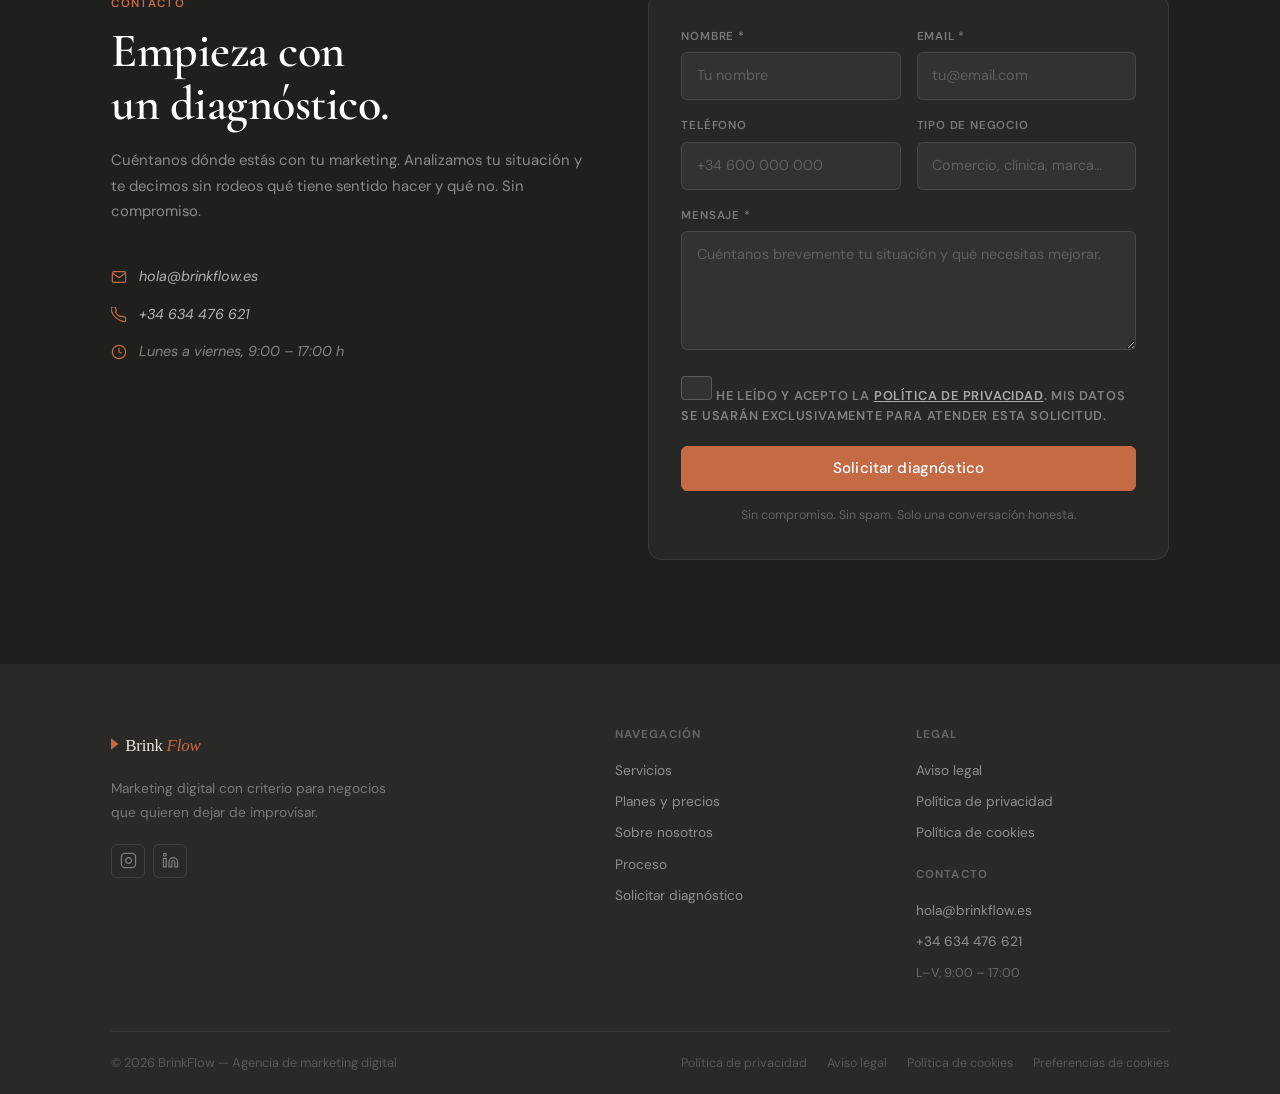
==== commit bbd6aa7b: "Botón Ver planes: color blanco forzado inline Co-Authored-By: Claude Sonnet 4.6 <noreply@anthropic.c" ====
--- a/index.html
+++ b/index.html
@@ -294,7 +294,7 @@
           </p>
 
           <div class="hero__cta-group">
-            <a href="#planes"   class="btn btn--outline  btn--lg" data-track="cta_ver_planes">Ver planes</a>
+            <a href="#planes"   class="btn btn--outline  btn--lg" data-track="cta_ver_planes" style="color:#ffffff;border-color:rgba(255,255,255,0.5);">Ver planes</a>
             <a href="#contacto" class="btn btn--primary btn--lg" data-track="cta_diagnostico">Solicitar diagnóstico</a>
           </div>
 
--- a/assets/css/styles.css
+++ b/assets/css/styles.css
@@ -2176,3 +2176,17 @@
 .faq-item__a strong { color: var(--ink-mid); font-weight: 600; }
 .faq-item__a a { color: var(--terra); text-decoration: underline; }
 .faq-item__a a:hover { color: var(--terra-dk); }
+
+/* Botón secundario Ver planes — texto blanco siempre */
+.hero .btn--outline[data-track="cta_ver_planes"],
+.hero [data-track="cta_ver_planes"] {
+  color: var(--white) !important;
+  border-color: rgba(255,255,255,0.45);
+}
+.hero .btn--outline[data-track="cta_ver_planes"]:hover,
+.hero [data-track="cta_ver_planes"]:hover {
+  color: var(--white) !important;
+  border-color: var(--white);
+  background: rgba(255,255,255,0.1);
+  transform: translateY(-1px);
+}
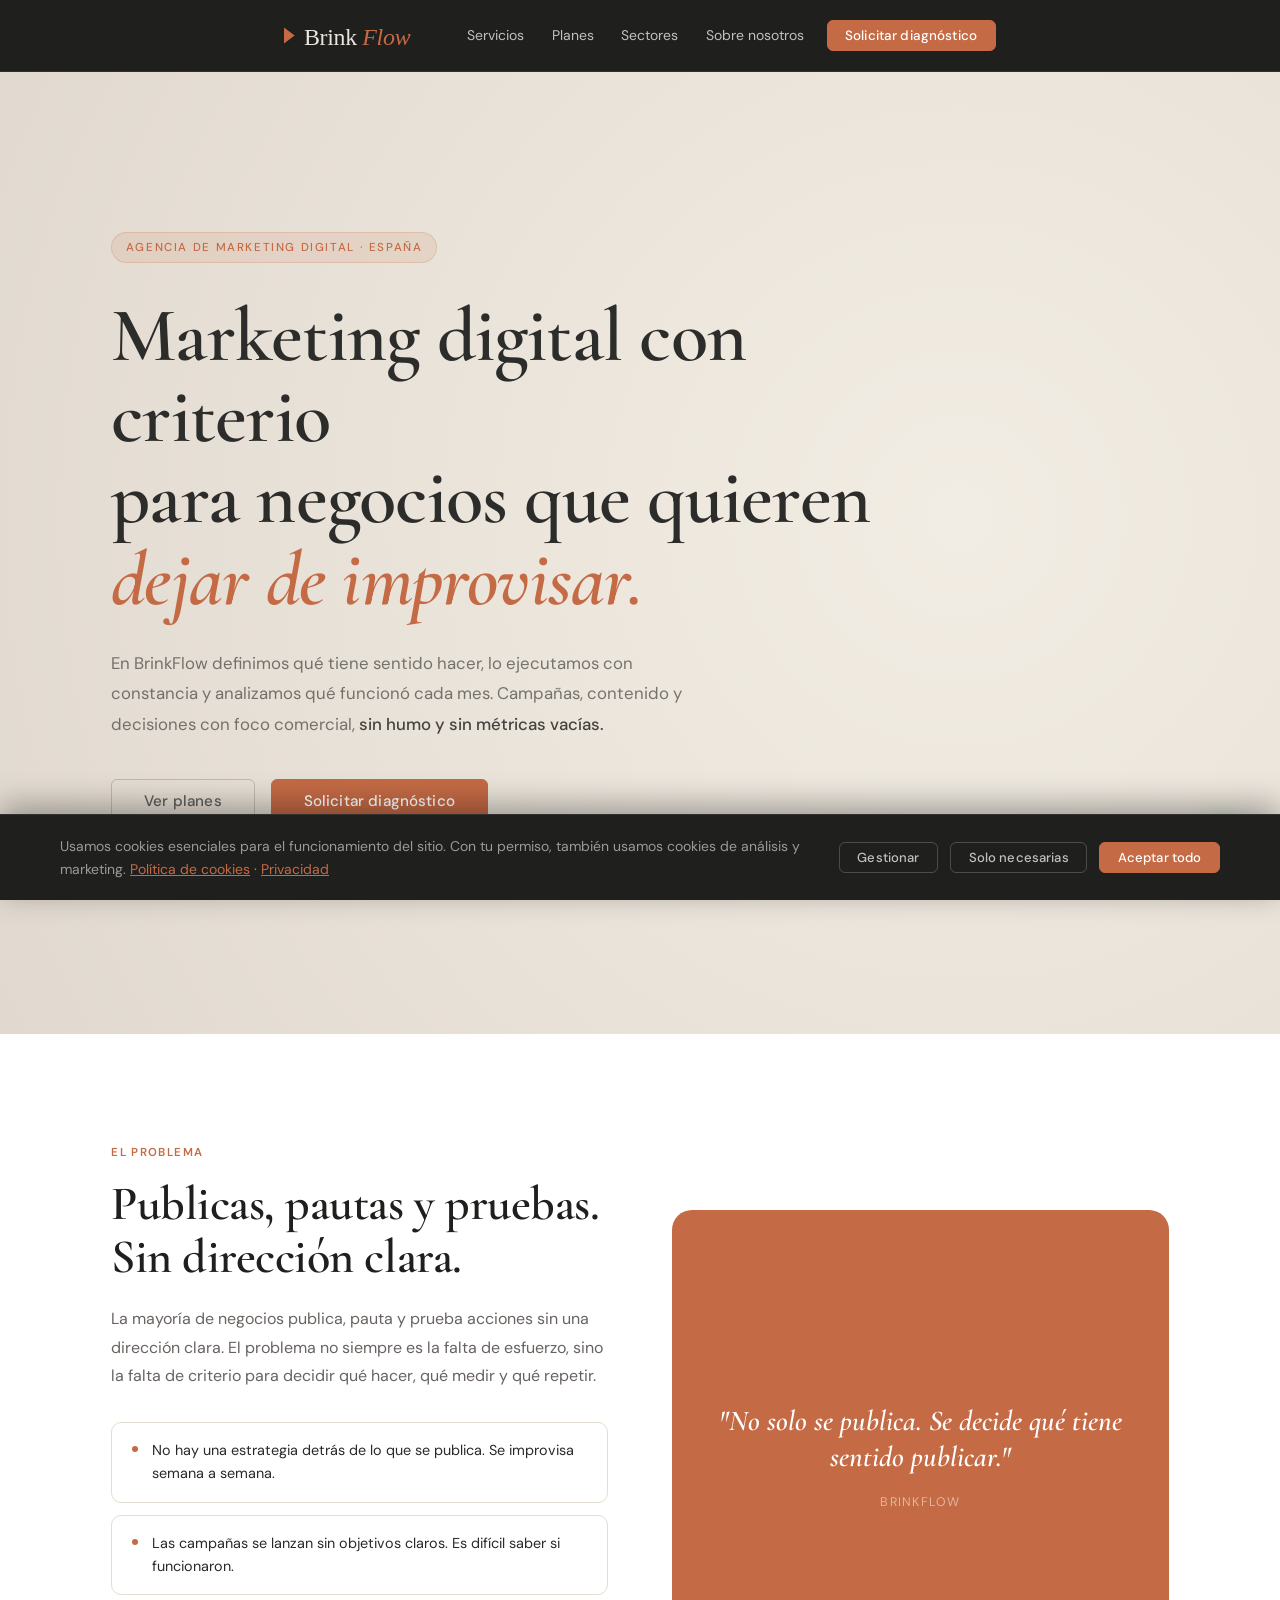
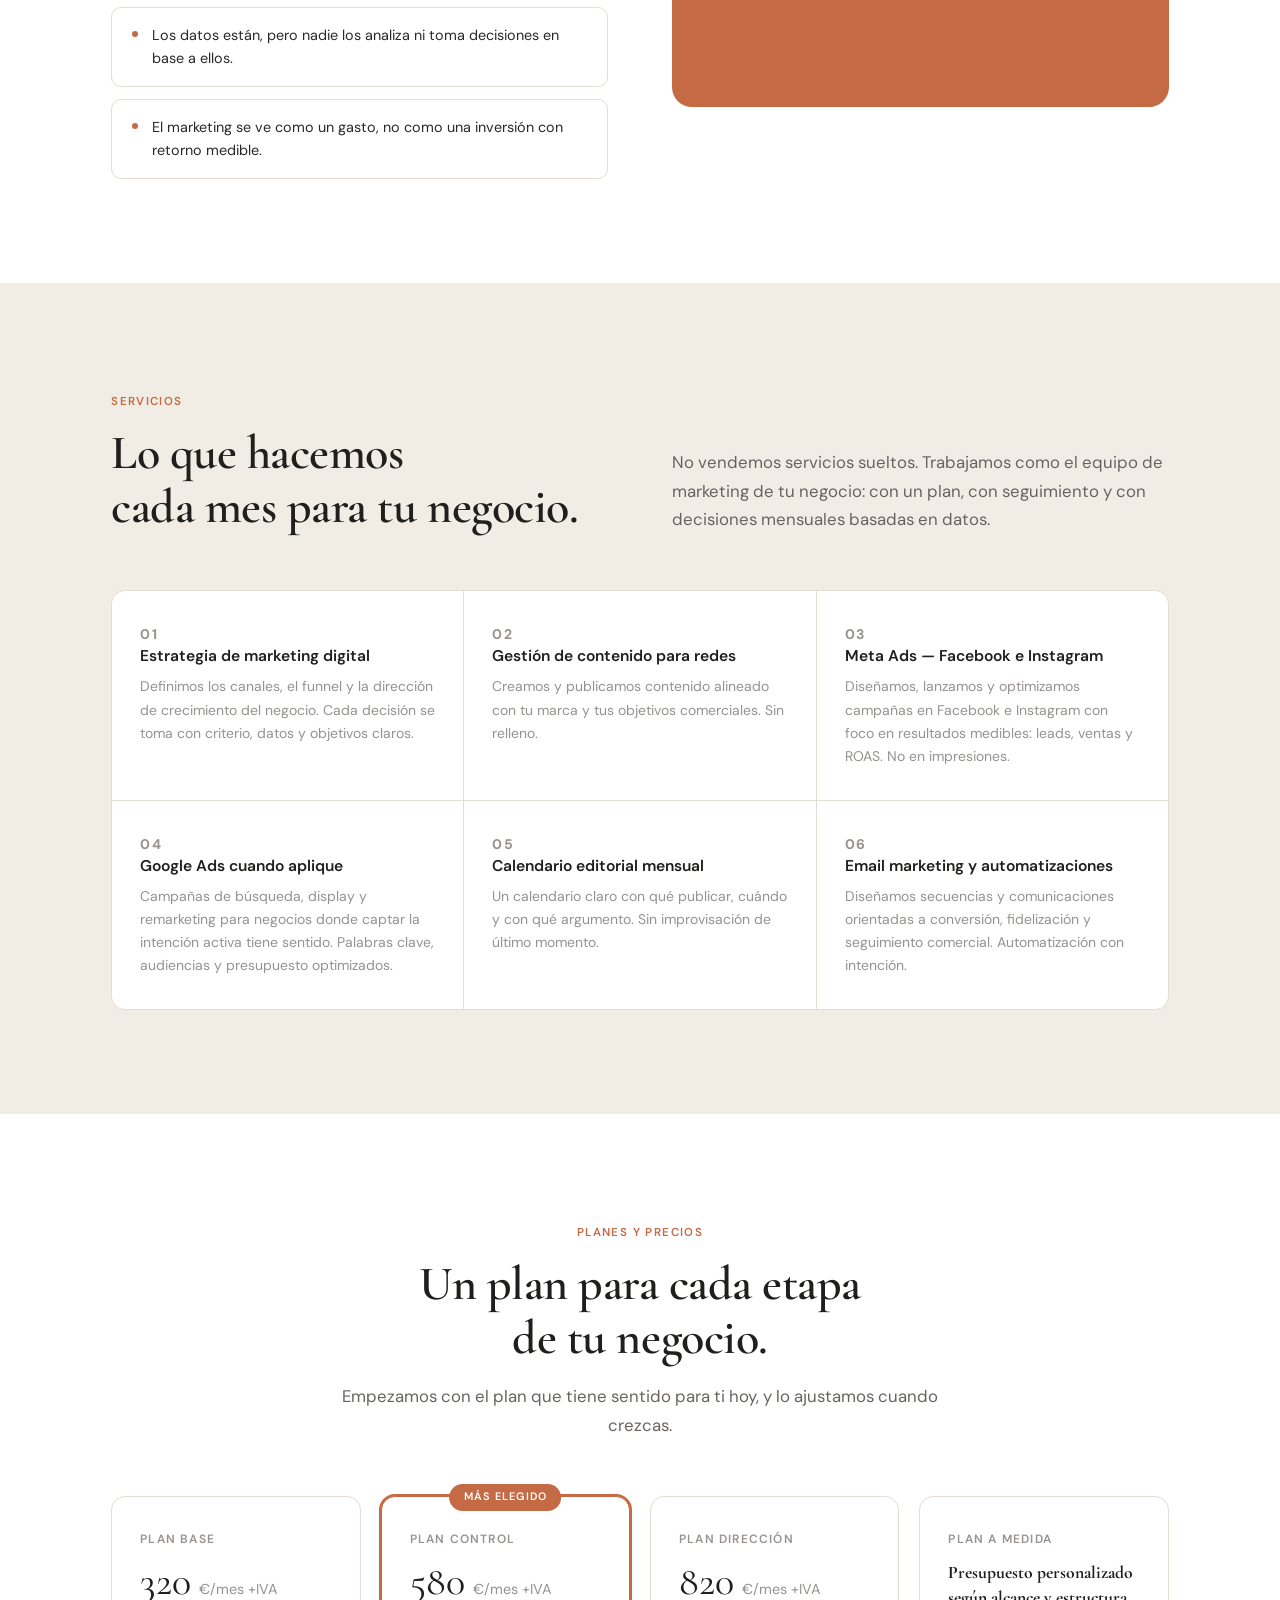
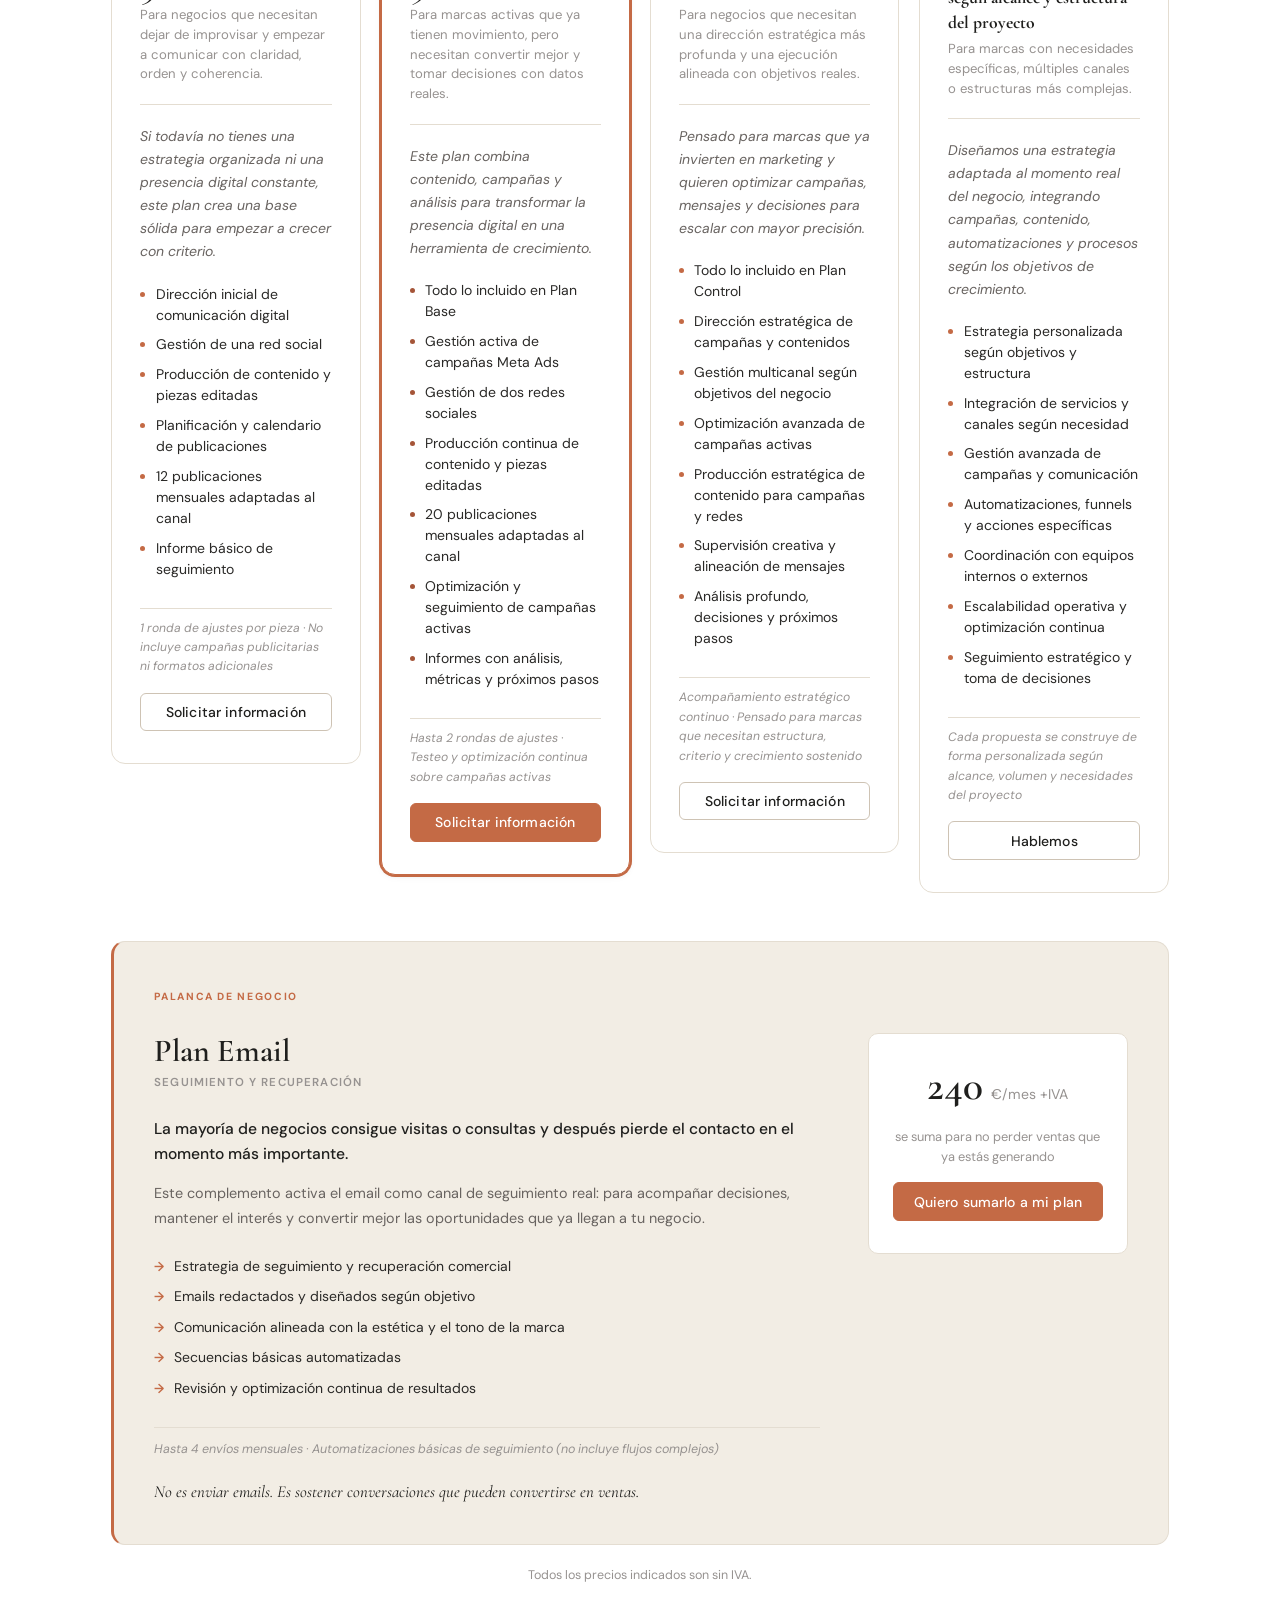
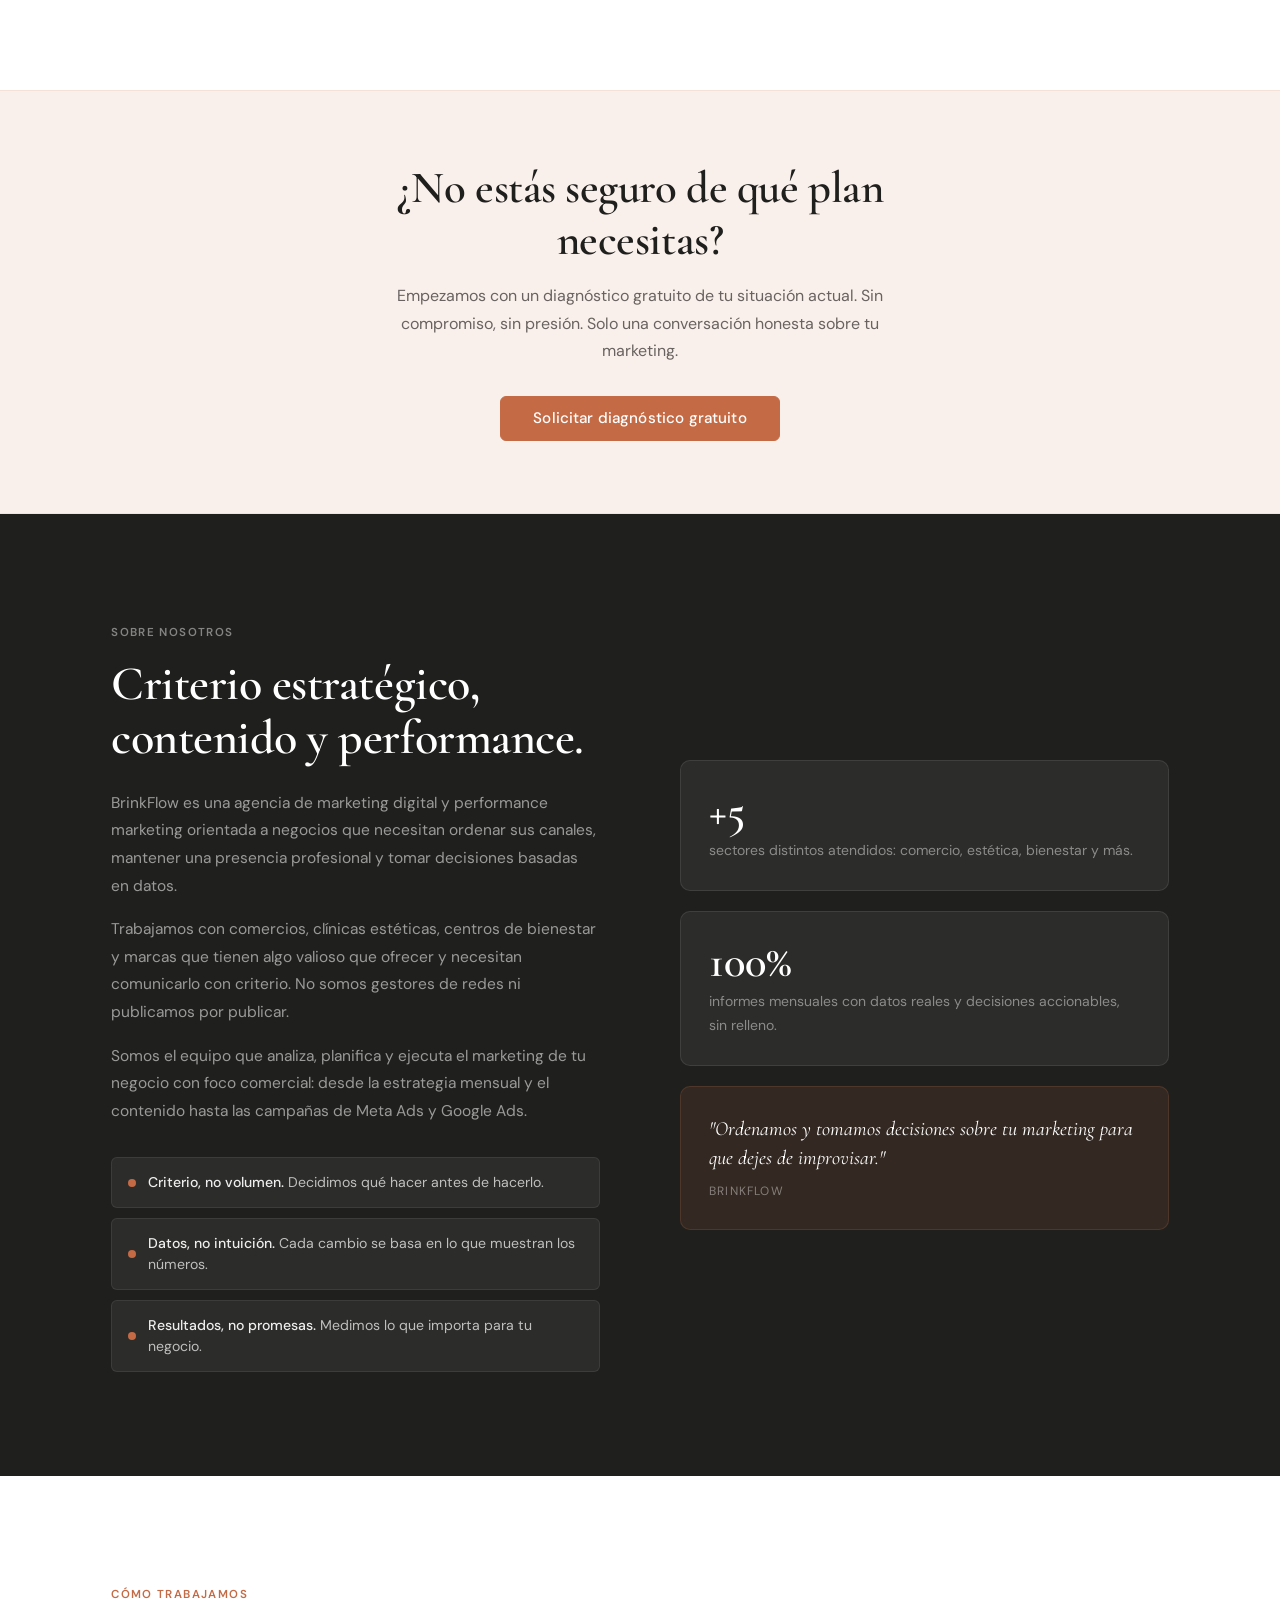
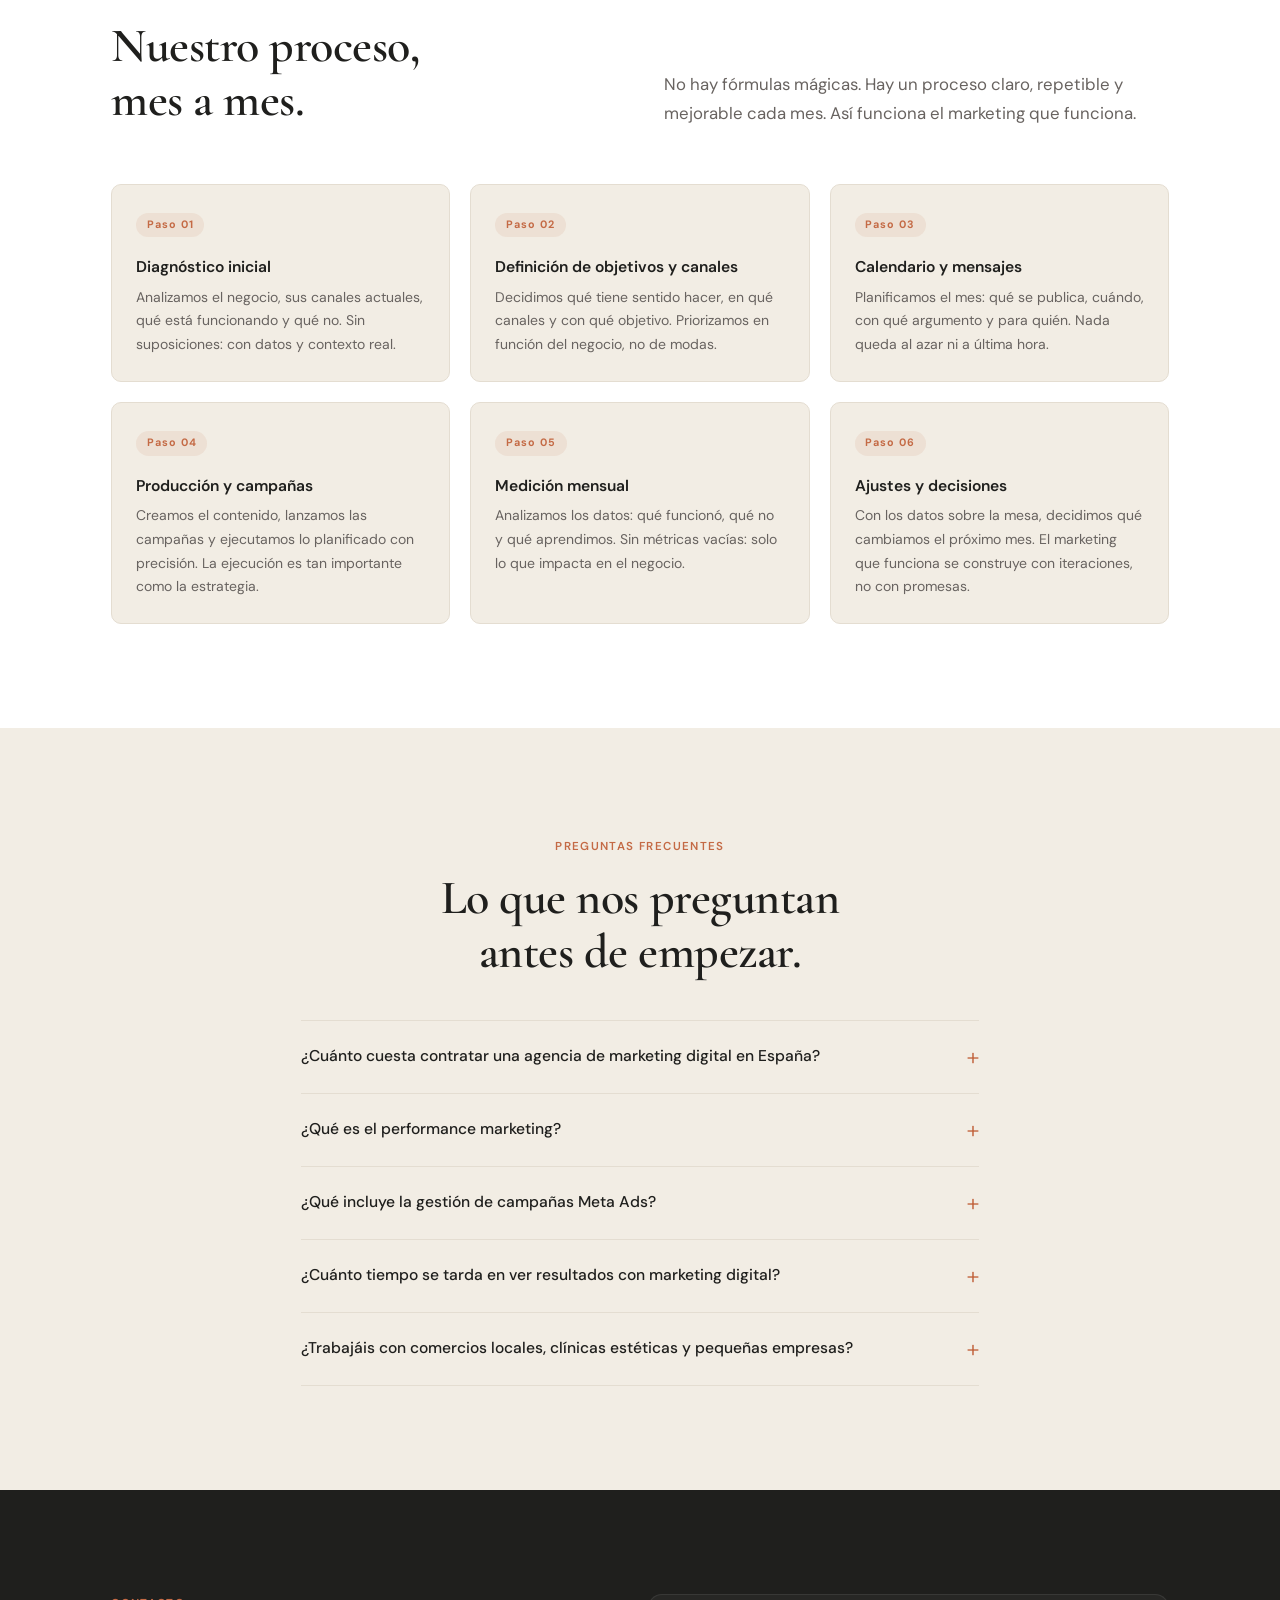
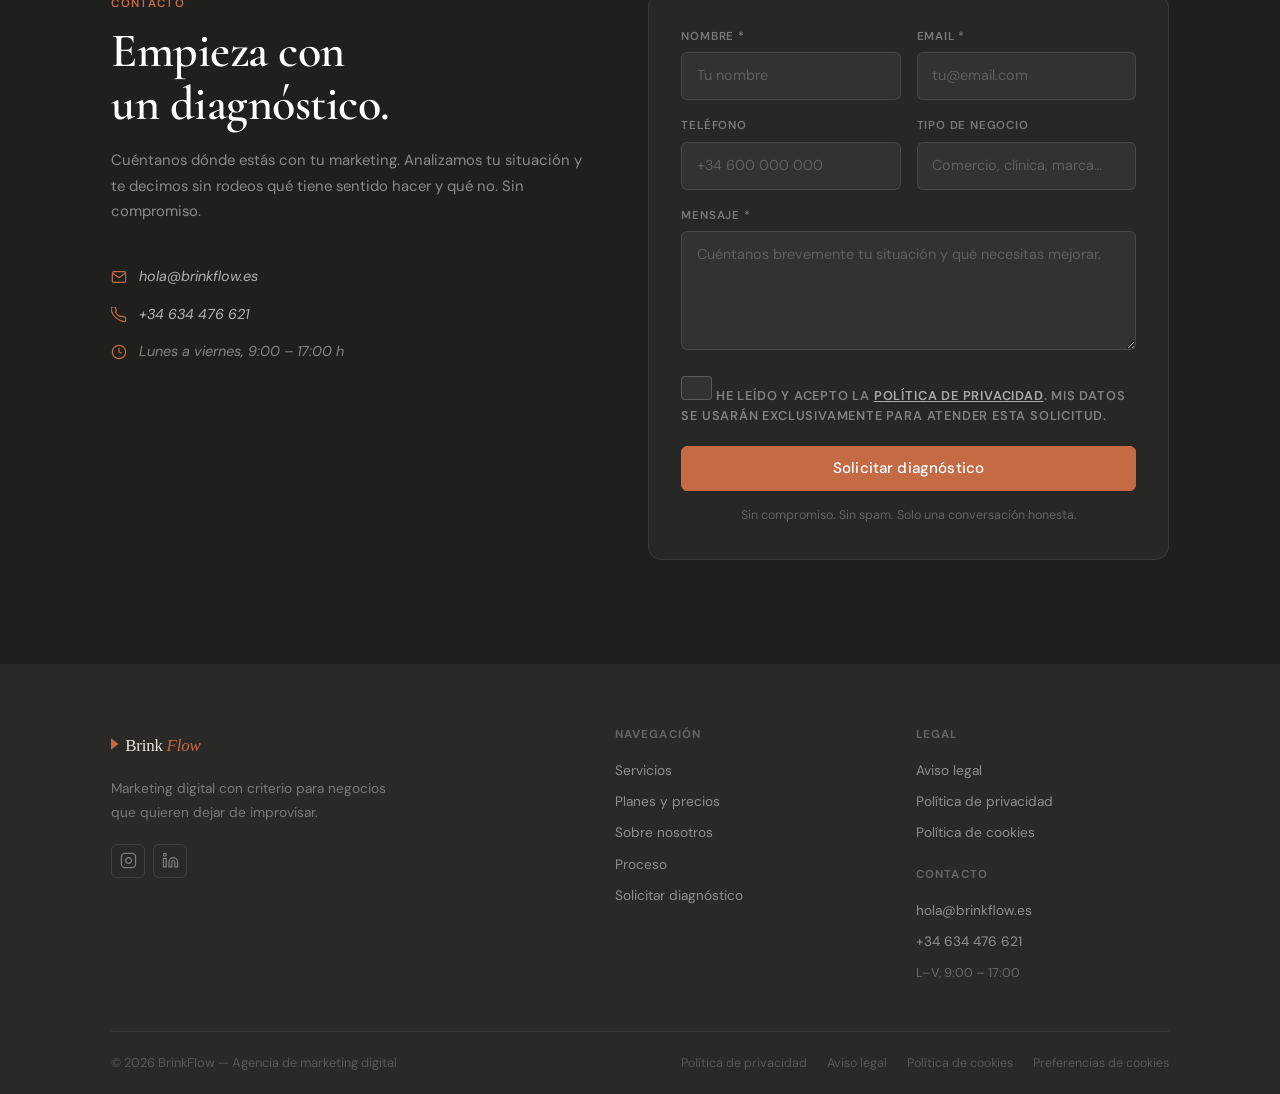
==== commit 615f42bb: "Botón Ver planes: diferenciar hero inicio (ink) de sectores (blanco) Co-Authored-By: Claude Sonnet 4" ====
--- a/index.html
+++ b/index.html
@@ -294,7 +294,7 @@
           </p>
 
           <div class="hero__cta-group">
-            <a href="#planes"   class="btn btn--outline  btn--lg" data-track="cta_ver_planes" style="color:#ffffff;border-color:rgba(255,255,255,0.5);">Ver planes</a>
+            <a href="#planes"   class="btn btn--outline  btn--lg" data-track="cta_ver_planes">Ver planes</a>
             <a href="#contacto" class="btn btn--primary btn--lg" data-track="cta_diagnostico">Solicitar diagnóstico</a>
           </div>
 
--- a/assets/css/styles.css
+++ b/assets/css/styles.css
@@ -2177,16 +2177,14 @@
 .faq-item__a a { color: var(--terra); text-decoration: underline; }
 .faq-item__a a:hover { color: var(--terra-dk); }
 
-/* Botón secundario Ver planes — texto blanco siempre */
-.hero .btn--outline[data-track="cta_ver_planes"],
-.hero [data-track="cta_ver_planes"] {
+/* Botón Ver planes en páginas de sectores (fondo oscuro) — texto blanco */
+.sector-hero__cta .btn--outline {
   color: var(--white) !important;
-  border-color: rgba(255,255,255,0.45);
-}
-.hero .btn--outline[data-track="cta_ver_planes"]:hover,
-.hero [data-track="cta_ver_planes"]:hover {
+  border-color: rgba(255,255,255,0.45) !important;
+}
+.sector-hero__cta .btn--outline:hover {
   color: var(--white) !important;
-  border-color: var(--white);
+  border-color: var(--white) !important;
   background: rgba(255,255,255,0.1);
   transform: translateY(-1px);
 }
